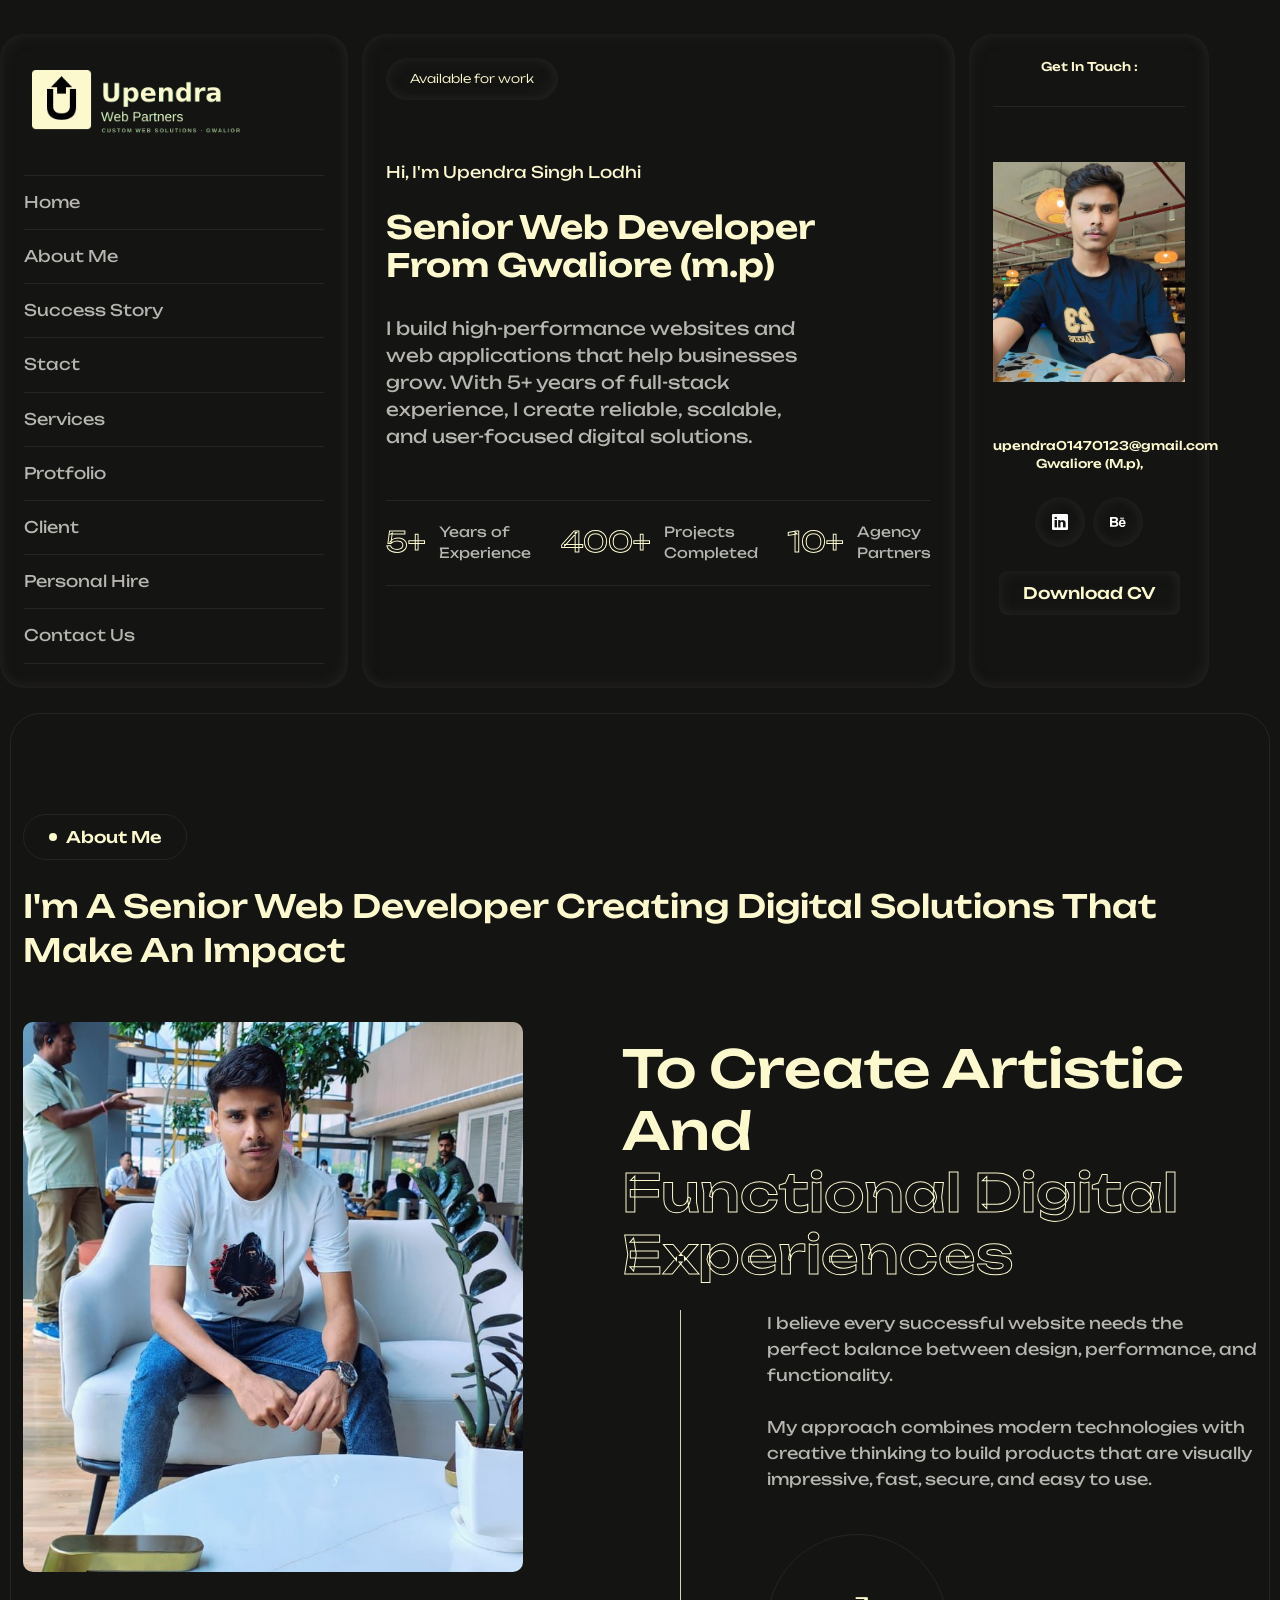
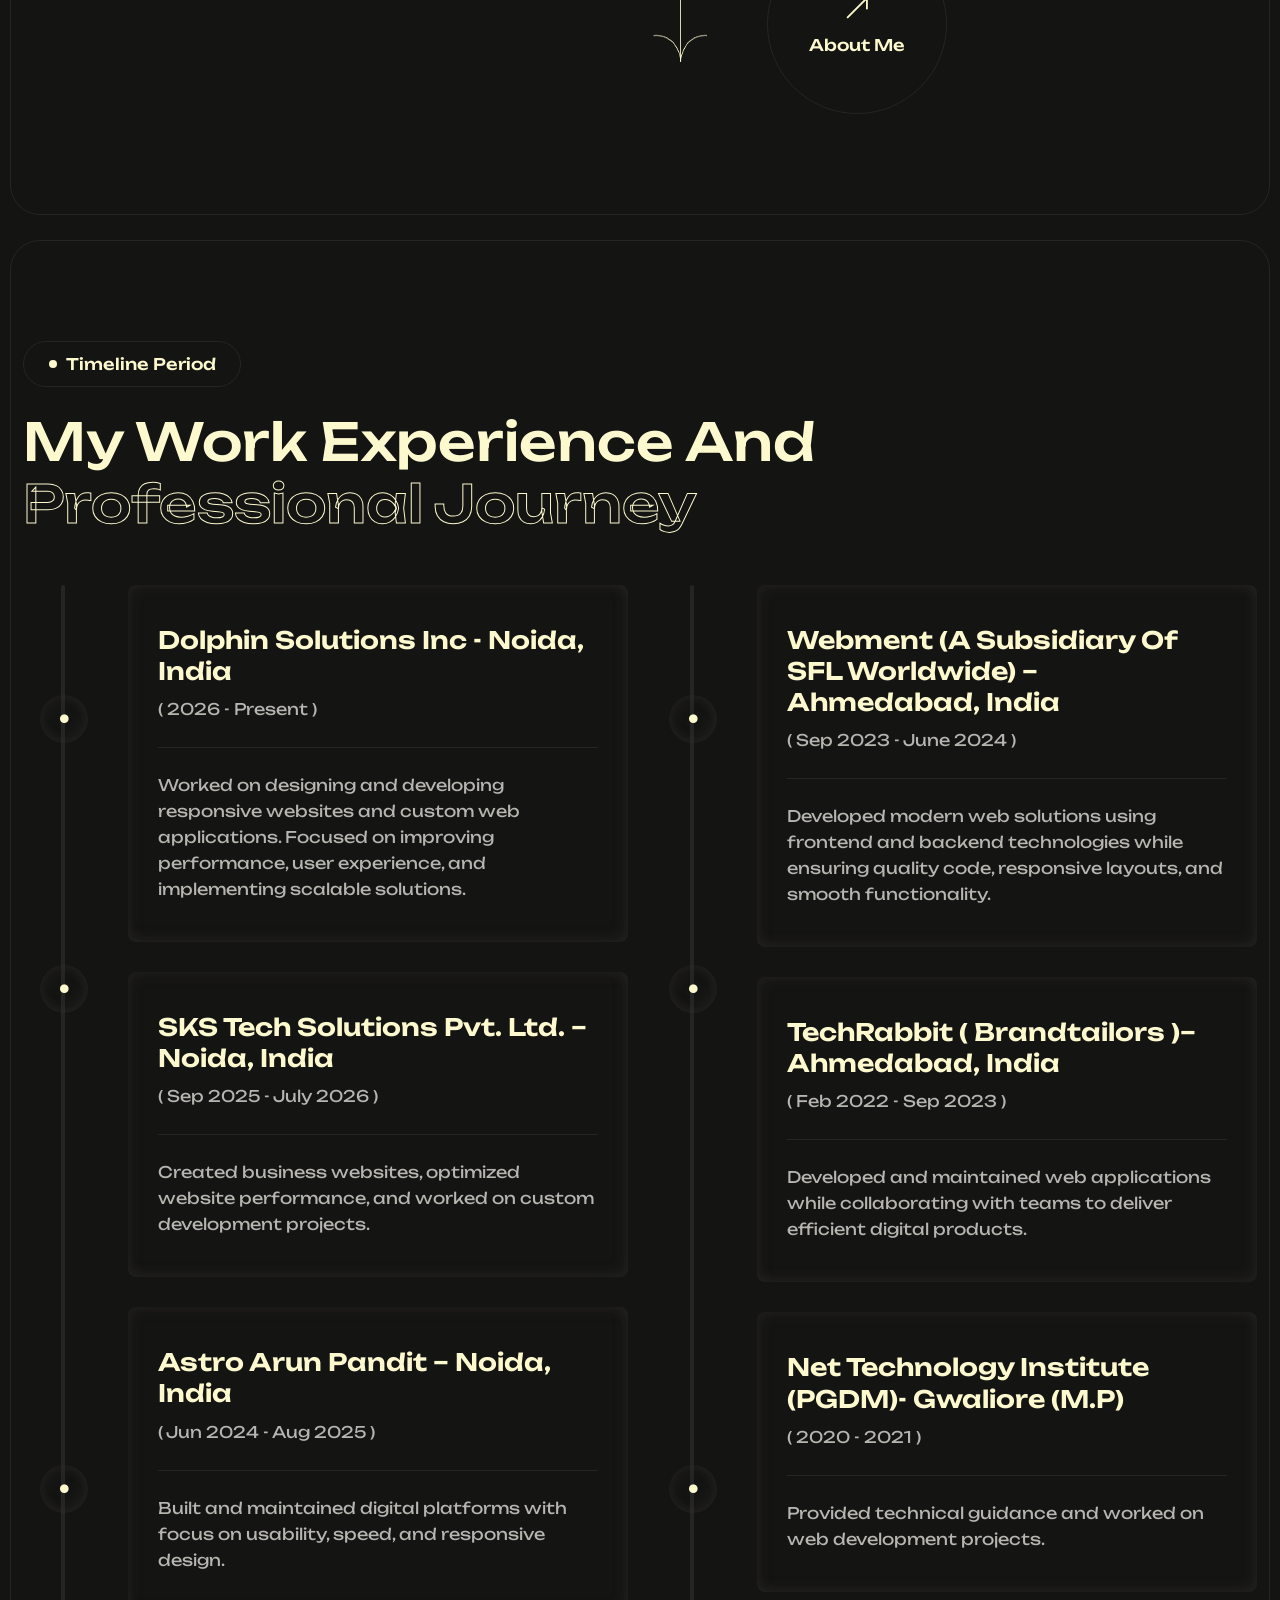
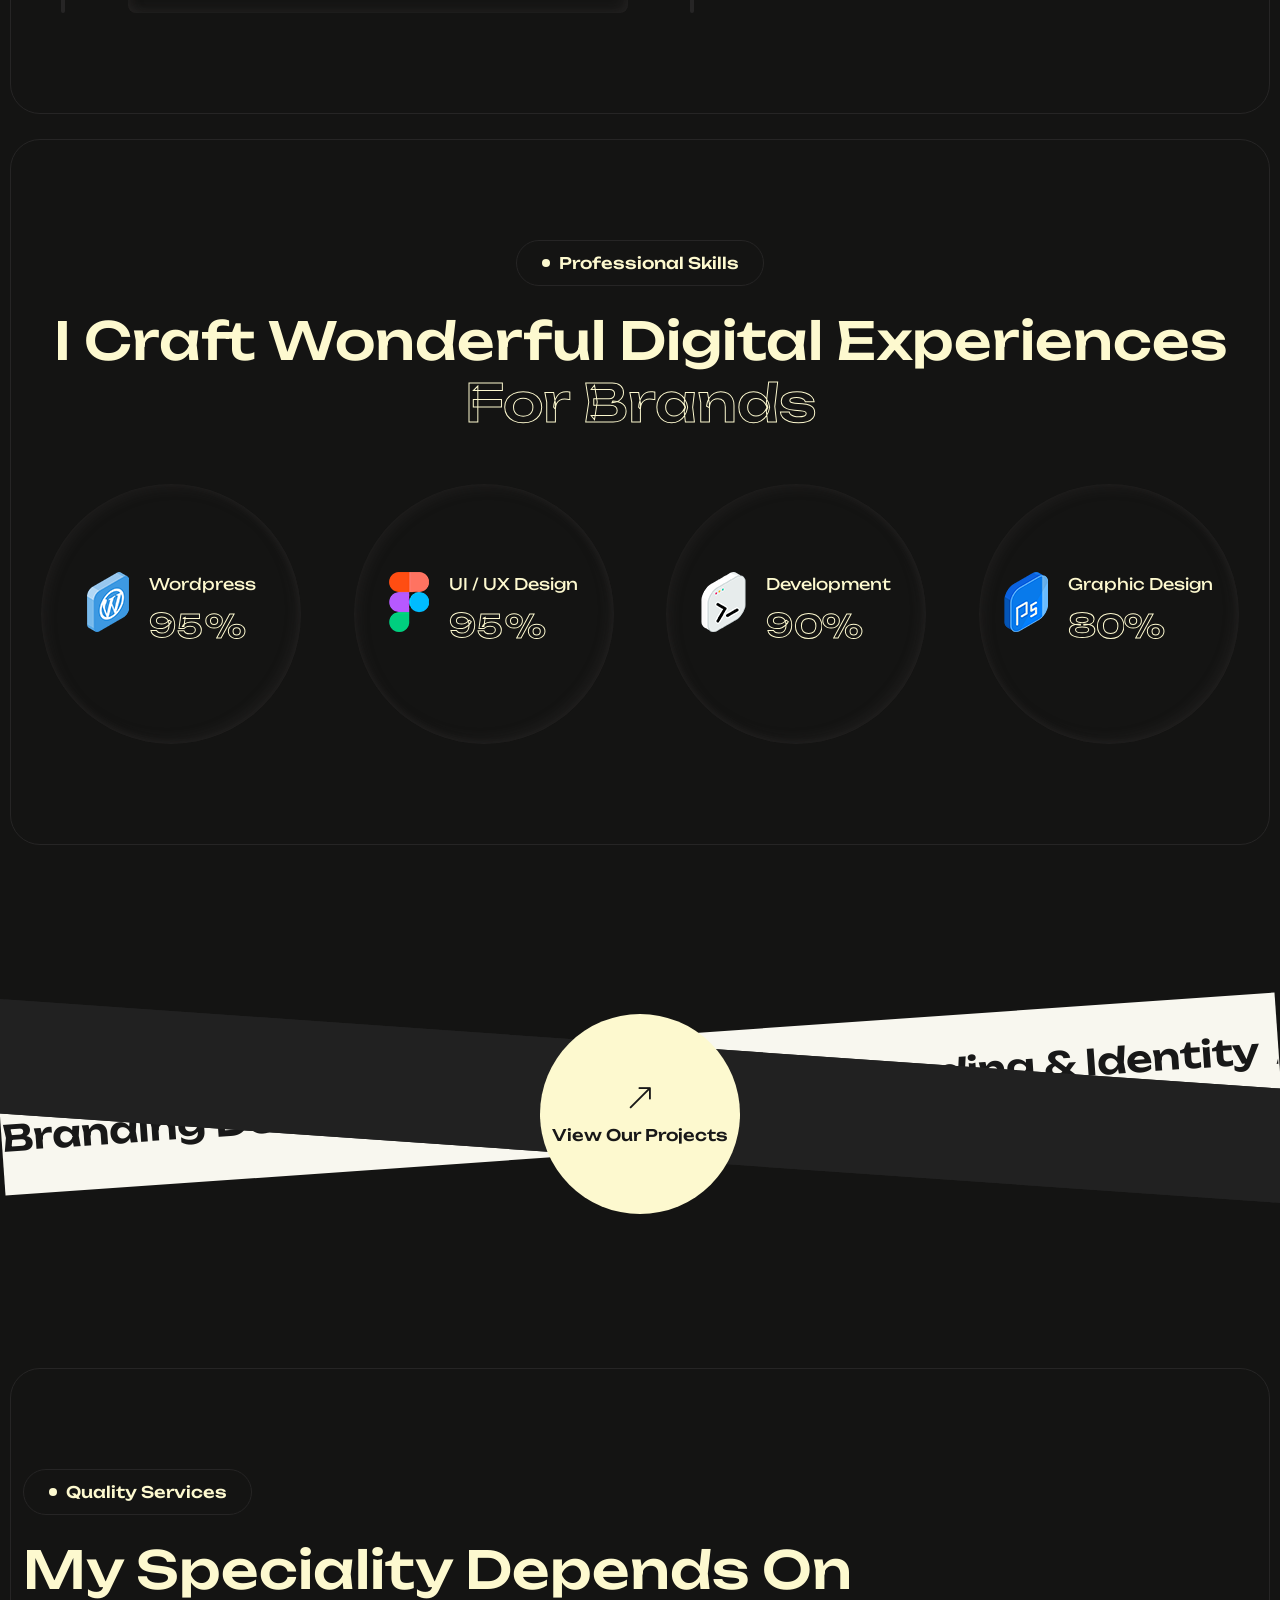
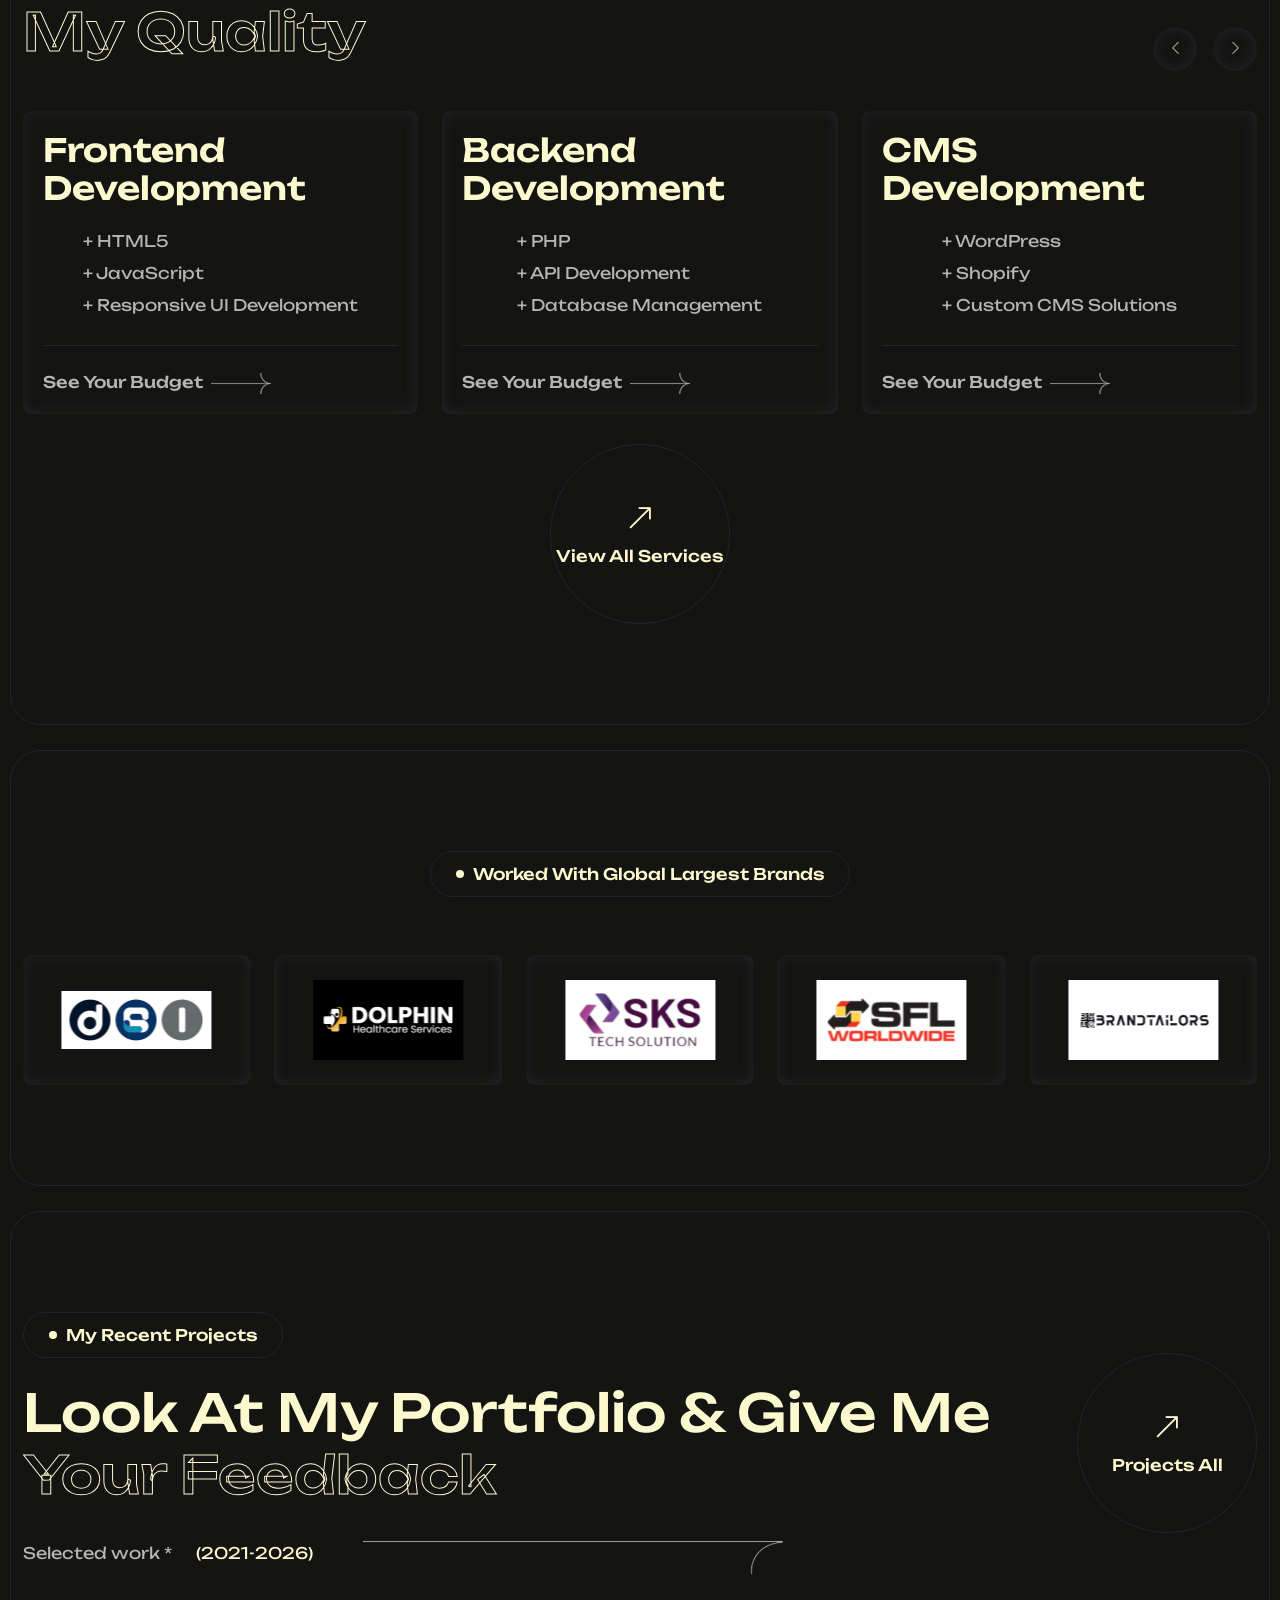
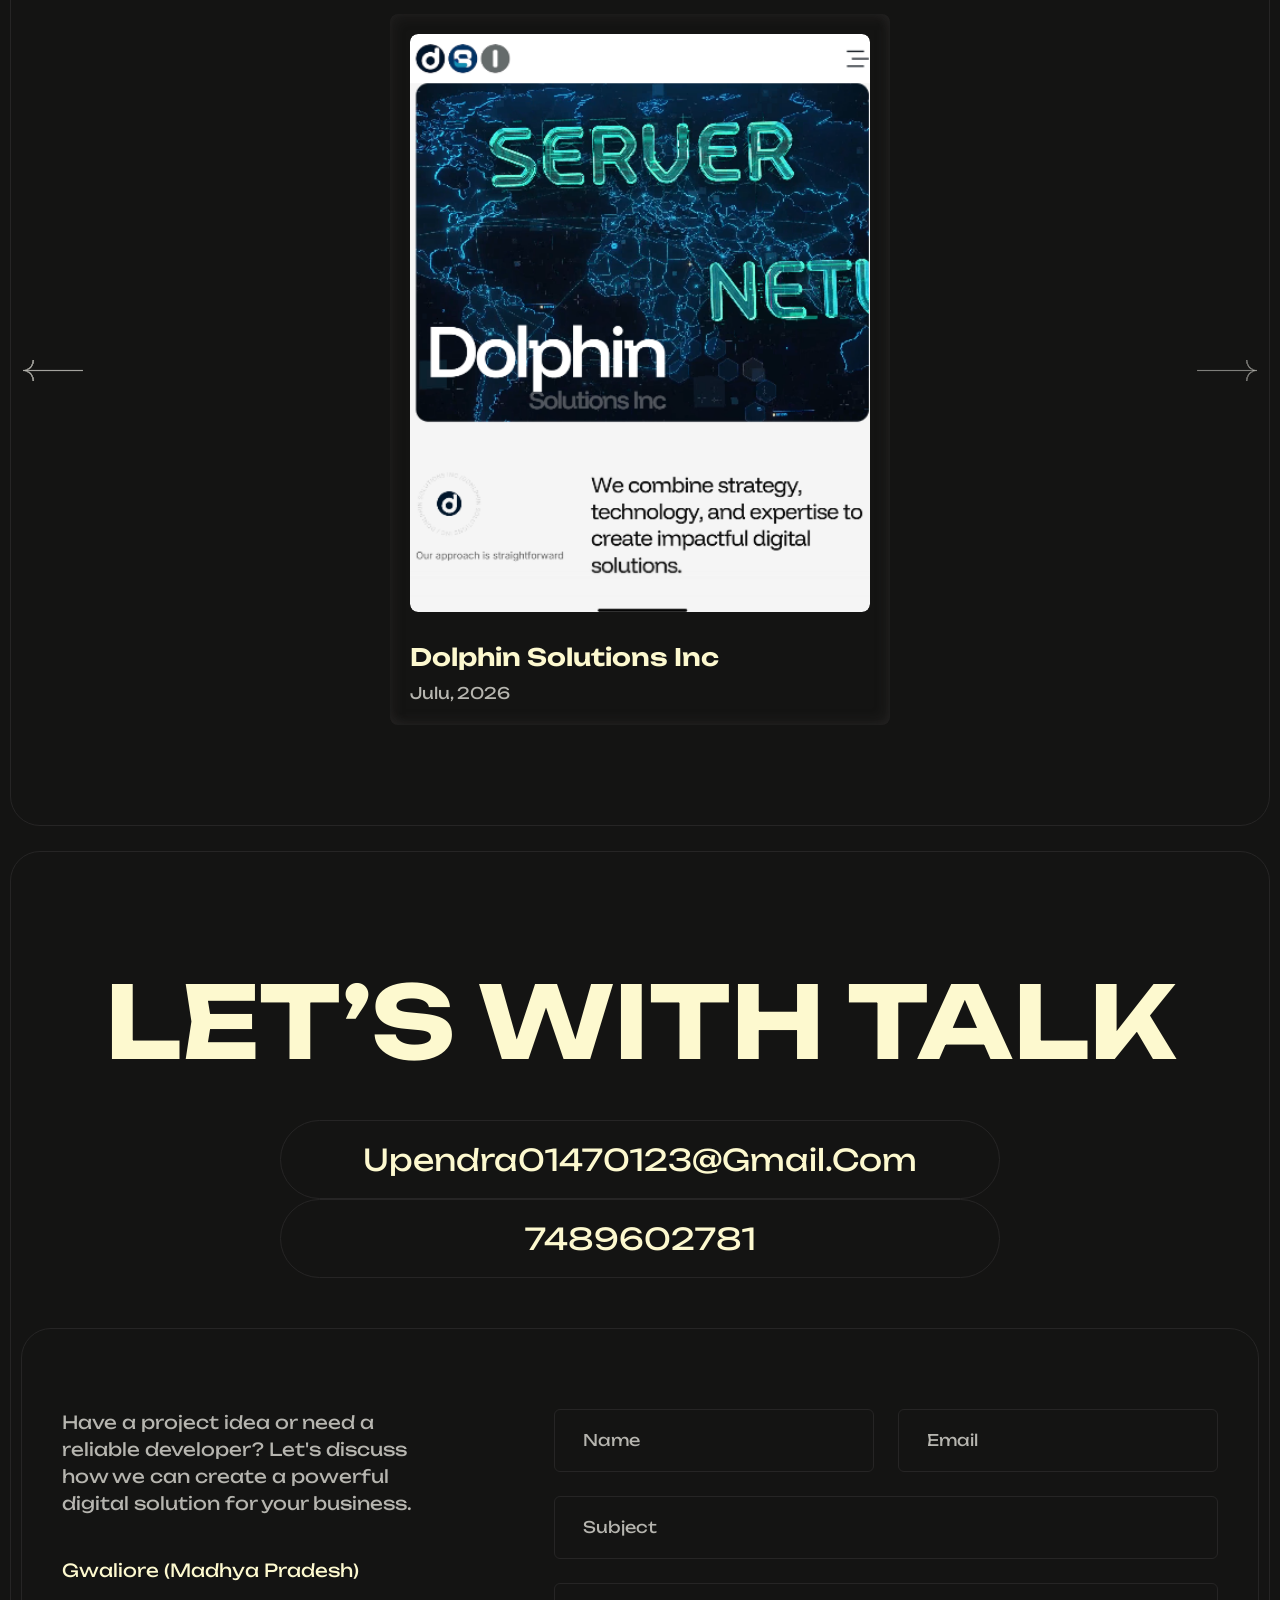
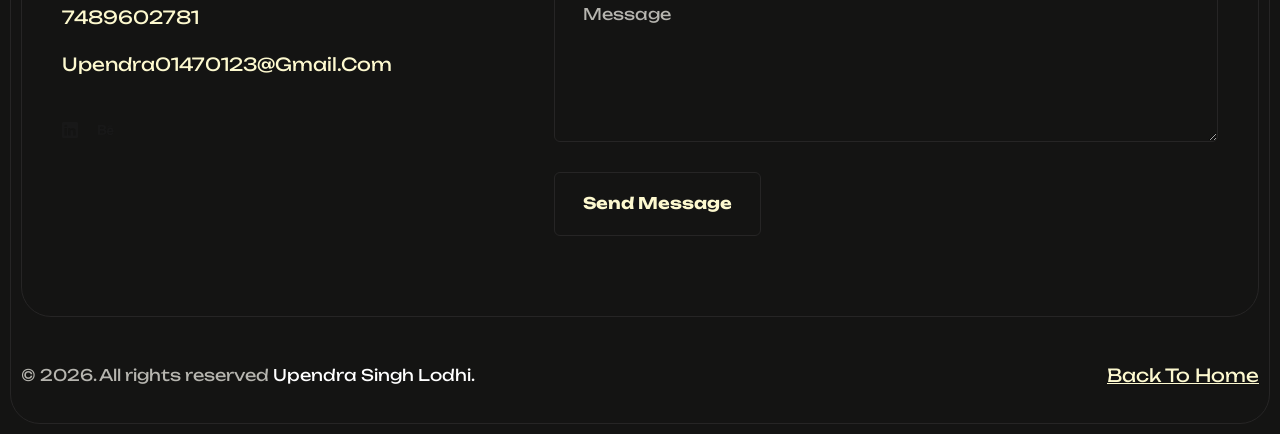
==== index.html @ 019a27d1 "Initial portfolio upload" ====
<!DOCTYPE html>
<html lang="en">

<!--<< Header Area >>-->

<head>
   <!--<< Required meta tags >>-->
   <meta charset="UTF-8">
   <meta http-equiv="X-UA-Compatible" content="IE=edge">
   <meta name="viewport" content="width=device-width, initial-scale=1.0">
   <!--<< Title >>-->
   <title>Upendra Singh Lodhi | Snr. Wordpress & Shopify Developer</title>
   <!--<< Favcion >>-->
   <link rel="shortcut icon" href="assets/img/logo/favicon-512.png">
   <!--<< Bootstrap min.css >>-->
   <link rel="stylesheet" href="assets/css/bootstrap.min.css">
   <!--<< Aos animation css >>-->
   <link rel="stylesheet" href="assets/css/aos.css">
   <!--<< Main.css >>-->
   <link rel="stylesheet" href="assets/css/main.css">
</head>

<!--<< Body Area >>-->

<body>

   <!--<< Preloader >>-->
   <!--<< Preloader >>-->
   <div class="custom-preloader">
      <div class="loader-wrapper">

         <div class="loader-logo">
            <img src="assets/img/logo/favicon-180.png" alt="Logo">
         </div>

         <div class="loader-text">
            Loading<span>.</span><span>.</span><span>.</span>
         </div>

      </div>
   </div>

   <!--<< Preloader >>-->



   <!--<< banner >>-->
   <section class="banner-section mb-common" id="bn">
      <div class="banner-herowrapper">
         <div class="header-section-unique mobile-menu">
            <div class="header-wrapper">
               <div class="main__logo">
                  <a href="index.html" class="logo">
                     <img src="assets/img/logo/upendra_logo_final (1).png" alt="logo">
                  </a>
               </div>
               <ul class="main-menu d-grid">
                  <li class="menu-border"></li>
                  <li>
                     <a href="index.html">
                        Home
                     </a>
                  </li>
                  <li class="menu-border"></li>
                  <li>
                     <a href="#about">
                        About me
                     </a>
                  </li>
                  <li class="menu-border"></li>
                  <li>
                     <a href="#reprot">
                        Success Story
                     </a>
                  </li>
                  <li class="menu-border"></li>
                  <li>
                     <a href="#skill">
                        Stact
                     </a>
                  </li>
                  <li class="menu-border"></li>
                  <li>
                     <a href="#serv">
                        Services
                     </a>
                  </li>
                  <li class="menu-border"></li>
                  <li>
                     <a href="#ports">
                        Protfolio
                     </a>
                  </li>
                  <li class="menu-border"></li>
                  <li>
                     <a href="#testi">
                        Client
                     </a>
                  </li>
                  <li class="menu-border"></li>
                  <li>
                     <a href="personal-hire.html">
                        Personal Hire
                     </a>
                  </li>

                  <li class="menu-border"></li>
                  <li>
                     <a href="#conts">
                        Contact Us
                     </a>
                  </li>
                  <li class="menu-border"></li>
               </ul>
               <div class="custom-toggle-bar">
                  <div class="header-bar d-lg-none">
                     <span></span>
                     <span></span>
                     <span></span>
                  </div>
               </div>
            </div>
         </div>
         <div class="banner-middle cmn-shadow">
            <span class="ab-btn cmn-shadow round100">
               Available for work
            </span>
            <span class="fz-20 fw-500 white dixon">
               Hi, I'm Upendra Singh Lodhi
            </span>
            <h1 class="white">
               Senior Web Developer<br>
               From Gwaliore (m.p)
            </h1>
            <div class="half-content">
               <div class="half-arros">
                  <img src="assets/img/blog/half-arrow.png" alt="img">
               </div>
               <p class="pra-clr">
                  I build high-performance websites and web applications that help businesses grow. With 5+ years of
                  full-stack experience, I create reliable, scalable, and user-focused digital solutions.
               </p>
            </div>
            <div class="banner-counter">
               <div class="counter-bitem">
                  <span class="stor-tilecount">
                     5+
                  </span>
                  <span class="pra-clr">
                     Years of
                     <span class="d-block">
                        Experience
                     </span>
                  </span>
               </div>
               <div class="counter-bitem">
                  <span class="stor-tilecount">
                     400+
                  </span>
                  <span class="pra-clr">
                     Projects
                     <span class="d-block">
                        Completed
                     </span>
                  </span>
               </div>
               <div class="counter-bitem">
                  <span class="stor-tilecount">
                     10+
                  </span>
                  <span class="pra-clr">
                     Agency
                     <span class="d-block">
                        Partners
                     </span>
                  </span>
               </div>
            </div>
         </div>
         <div class="hero-right-wrap cmn-shadow">
            <div class="prof-head d-flex align-items-center justify-content-center">
               <span class="fz-20 fw-500 white">
                  Get In Touch :
               </span>
            </div>
            <div class="profile-img d-block">
               <img src="assets/img/banner/WhatsApp Image 2026-08-19 at 8.00.41 AM.jpeg" alt="img" class="round10">
            </div>
            <span class="fz-20 d-block text-center fw-500 white">
               upendra01470123@gmail.com
               <span class="d-block">
                  Gwaliore (M.p),
               </span>
            </span>
            <ul class="right-social-com d-flex cmn-social gap-xxl-3 gap-2 justify-content-center">
               <li>
                  <a href="https://www.linkedin.com/in/upendra-singh-lodhi310210262/">
                     <i class="bi bi-linkedin"></i>
                  </a>
               </li>
               <li>
                  <a href="https://www.behance.net/upendrasingh24">
                     <i class="bi bi-behance"></i>
                  </a>
               </li>
            </ul>
            <div class="text-center">
               <a href="assets/img/cv/Upendra_Lodhi_CV-2026.pdf" class="cv-btn">
                  Download CV
               </a>
            </div>
         </div>
      </div>
   </section>
   <!--<< banner >>-->



   <!--<< About 01 >>-->
   <section class="about-section-v01 check-box-style mb-common pt-100 pb-100" id="about">
      <div class="container">
         <div class="edu-expri-head">
            <div class="section-title mb-60">
               <span class="section-sub" data-aos="fade-down" data-aos-duration="1000">
                  About Me
               </span>
               <h3 class="fw-500 mt-3" data-aos="fade-down" data-aos-duration="1500">
                  <span class="d-flex justify-content-end">I'm A Senior Web Developer Creating Digital Solutions That
                     Make An Impact
               </h3>
            </div>
         </div>
         <div class="row g-lg-4 g-4 justify-content-between">
            <div class="col-lg-5">
               <div class="about-thumbv1">
                  <img src="assets/img/about/WhatsApp Image 2026-08-19 at 8.00.42 AM.jpeg" alt="img"
                     class="round10 about-img">
               </div>
            </div>
            <div class="col-lg-7">
               <div class="about-content-v1">
                  <div class="section-title mb-xxl-5 mb-sm-4 mb-3">
                     <h2 class="stitle fw-500 mt-3" data-aos="fade-down" data-aos-duration="1500">
                        To Create Artistic And
                        <span class="text-storkes d-block">
                           Functional Digital Experiences
                        </span>
                     </h2>
                  </div>
                  <div class="about-content-inner d-flex justify-content-end">
                     <div class="boxes">
                        <a href="#" class="arrow">
                           <img src="assets/img/blog/arrow-down.png" alt="img">
                        </a>
                        <div class="right-comp">
                           <p class="pra-clr">
                              I believe every successful website needs the perfect balance between design, performance,
                              and functionality.
                              <br>
                              <br>
                              My approach combines modern technologies with creative thinking to build products that are
                              visually impressive, fast, secure, and easy to use.
                           </p>
                           <a href="#" class="hover-circle cmborder wow fadeInUp" data-wow-duration="1.6s">
                              <span class="box">
                                 <i class="bi bi-arrow-up-right"></i>
                                 <span class="textmore">
                                    About Me
                                 </span>
                              </span>
                           </a>
                        </div>
                     </div>
                  </div>
               </div>
            </div>
         </div>
      </div>
   </section>
   <!--<< About 01 >>-->

   <!--<< Exprience001 >>-->
   <section class="exprience-section-v01 check-box-style mb-common pt-100 pb-100" id="reprot">
      <div class="container">
         <div class="section-title mb-60">
            <span class="section-sub" data-aos="fade-down" data-aos-duration="1000">
               Timeline Period
            </span>
            <h2 class="stitle fw-500 mt-3" data-aos="fade-down" data-aos-duration="1500">
               My Work Experience And
               <span class="text-storkes d-block">
                  Professional Journey
               </span>
            </h2>
         </div>
         <div class="row g-xxl-4 g-4 justify-content-between">
            <div class="col-lg-1 d-lg-block d-none">
               <div class="edu-lining d-lg-block d-none">
                  <div class="edu-l1"><i class="bi bi-dot"></i></div>
                  <div class="edu-l1"><i class="bi bi-dot"></i></div>
                  <div class="edu-l1"><i class="bi bi-dot"></i></div>
               </div>
            </div>
            <div class="col-lg-5 col-md-6">
               <div class="education-inner">
                  <div class="education-item cmn-shadow round8">
                     <div class="educa-head">
                        <h4>
                           <a href="#" class="white">
                              Dolphin Solutions Inc - Noida, India
                           </a>
                        </h4>
                        <span class="pra-clr">
                           ( 2026 - Present )
                        </span>
                     </div>
                     <p class="pra-clr">
                        Worked on designing and developing responsive websites and custom web applications. Focused on
                        improving performance, user experience, and implementing scalable solutions.
                     </p>
                  </div>
                  <div class="education-item cmn-shadow round8">
                     <div class="educa-head">
                        <h4>
                           <a href="#" class="white">
                              SKS Tech Solutions Pvt. Ltd. – Noida, India
                           </a>
                        </h4>
                        <span class="pra-clr">
                           ( Sep 2025 - July 2026 )
                        </span>
                     </div>
                     <p class="pra-clr">
                        Created business websites, optimized website performance, and worked on custom development
                        projects.
                     </p>
                  </div>
                  <div class="education-item cmn-shadow round8">
                     <div class="educa-head">
                        <h4>
                           <a href="#" class="white">
                              Astro Arun Pandit – Noida, India
                           </a>
                        </h4>
                        <span class="pra-clr">
                           ( Jun 2024 - Aug 2025 )
                        </span>
                     </div>
                     <p class="pra-clr">
                        Built and maintained digital platforms with focus on usability, speed, and responsive design.
                     </p>
                  </div>
               </div>
            </div>
            <div class="col-lg-1 d-lg-block d-none">
               <div class="edu-lining m-auto d-lg-block d-none">
                  <div class="edu-l1"><i class="bi bi-dot"></i></div>
                  <div class="edu-l1"><i class="bi bi-dot"></i></div>
                  <div class="edu-l1"><i class="bi bi-dot"></i></div>
               </div>
            </div>
            <div class="col-lg-5 col-md-6">
               <div class="education-inner">
                  <div class="education-item cmn-shadow round8">
                     <div class="educa-head">
                        <h4>
                           <a href="#" class="white">
                              Webment (A Subsidiary of SFL Worldwide) – Ahmedabad, India
                           </a>
                        </h4>
                        <span class="pra-clr">
                           ( Sep 2023 - June 2024 )
                        </span>
                     </div>
                     <p class="pra-clr">
                        Developed modern web solutions using frontend and backend technologies while ensuring quality
                        code, responsive layouts, and smooth functionality.
                     </p>
                  </div>
                  <div class="education-item cmn-shadow round8">
                     <div class="educa-head">
                        <h4>
                           <a href="#" class="white">
                              TechRabbit ( Brandtailors )– Ahmedabad, India
                           </a>
                        </h4>
                        <span class="pra-clr">
                           ( Feb 2022 - Sep 2023 )
                        </span>
                     </div>
                     <p class="pra-clr">
                        Developed and maintained web applications while collaborating with teams to deliver efficient
                        digital products.
                     </p>
                  </div>
                  <div class="education-item cmn-shadow round8">
                     <div class="educa-head">
                        <h4>
                           <a href="#" class="white">
                              Net Technology Institute (PGDM)- Gwaliore (M.P)
                           </a>
                        </h4>
                        <span class="pra-clr">
                           ( 2020 - 2021 )
                        </span>
                     </div>
                     <p class="pra-clr">
                        Provided technical guidance and worked on web development projects.
                     </p>
                  </div>
               </div>
            </div>
         </div>
      </div>
   </section>
   <!--<< Exprience001 >>-->

   <!--<< Exprience >>-->
   <section class="exprience-section-v1 check-box-style mb-common pt-100 pb-100" id="skill">
      <div class="container">
         <div class="section-title text-center mb-60">
            <span class="section-sub" data-aos="fade-down" data-aos-duration="1000">
               Professional Skills
            </span>
            <h2 class="stitle fw-500 mt-3" data-aos="fade-down" data-aos-duration="1500">
               I Craft Wonderful Digital Experiences
               <span class="text-storkes d-block">
                  For Brands
               </span>
            </h2>
         </div>
         <div class="row g-xxl-4 g-3 justify-content-center">
            <div class="col-lg-3 col-md-6 col-sm-6" data-aos="fade-up" data-aos-duration="1800">
               <div class="exprience-item cmn-shadow round50 d-center">
                  <div class="box d-flex">
                     <div class="expri-icon">
                        <img src="assets/img/project/s4.png" alt="img">
                     </div>
                     <div class="expri-cont">
                        <span class="white sub-wu">
                           Wordpress
                        </span>
                        <div class="odometer-item">
                           <h3 class="counters d-flex align-items-center">
                              <span class="odometer" data-odometer-final="95"></span>
                              <span> %</span>
                           </h3>
                        </div>
                     </div>
                  </div>
               </div>
            </div>
            <div class="col-lg-3 col-md-6 col-sm-6" data-aos="fade-up" data-aos-duration="1200">
               <div class="exprience-item cmn-shadow round50 d-center">
                  <div class="box d-flex">
                     <div class="expri-icon">
                        <img src="assets/img/project/s1.png" alt="img">
                     </div>
                     <div class="expri-cont">
                        <span class="white sub-wu">
                           UI / UX Design
                        </span>
                        <div class="odometer-item">
                           <h3 class="counters d-flex align-items-center">
                              <span class="odometer" data-odometer-final="95"></span>
                              <span> %</span>
                           </h3>
                        </div>
                     </div>
                  </div>
               </div>
            </div>
            <div class="col-lg-3 col-md-6 col-sm-6" data-aos="fade-up" data-aos-duration="1400">
               <div class="exprience-item cmn-shadow round50 d-center">
                  <div class="box d-flex">
                     <div class="expri-icon">
                        <img src="assets/img/project/s2.png" alt="img">
                     </div>
                     <div class="expri-cont">
                        <span class="white sub-wu">
                           Development
                        </span>
                        <div class="odometer-item">
                           <h3 class="counters d-flex align-items-center">
                              <span class="odometer" data-odometer-final="90"></span>
                              <span> %</span>
                           </h3>
                        </div>
                     </div>
                  </div>
               </div>
            </div>
            <div class="col-lg-3 col-md-6 col-sm-6" data-aos="fade-up" data-aos-duration="1600">
               <div class="exprience-item cmn-shadow round50 d-center">
                  <div class="box d-flex">
                     <div class="expri-icon">
                        <img src="assets/img/project/s3.png" alt="img">
                     </div>
                     <div class="expri-cont">
                        <span class="white sub-wu">
                           Graphic Design
                        </span>
                        <div class="odometer-item">
                           <h3 class="counters d-flex align-items-center">
                              <span class="odometer" data-odometer-final="80"></span>
                              <span> %</span>
                           </h3>
                        </div>
                     </div>
                  </div>
               </div>
            </div>

         </div>
      </div>
   </section>
   <!--<< Exprience >>-->

   <!--<< Connected >>-->
   <!-- Text SLider Start -->
   <section class="textslide-solution position-relative">
      <div class="textsslide-hoverbox d-flex justify-content-center">
         <a href="protfolio.html" class="hover-circle cmborder wow fadeInUp" data-wow-duration="1.6s">
            <span class="box">
               <i class="bi bi-arrow-up-right title"></i>
               <span class="textmore">
                  View Our Projects
               </span>
            </span>
         </a>
      </div>
      <div class="version-two-marque">
         <div class="mycustom-marque2">
            <div class="scrolling-wrap">
               <div class="comm">
                  <div class="cmn-textslide">Branding Desig</div>
                  <div><span class="slach">/</span></div>
                  <div class="cmn-textslide">App Development</div>
                  <div><span class="slach">/</span></div>
                  <div class="cmn-textslide textitalick">Branding & Identity</div>
                  <div><span class="slach">/</span></div>
                  <div class="cmn-textslide">Web Development /</div>
               </div>
               <div class="comm">
                  <div class="cmn-textslide">Branding Desig</div>
                  <div><span class="slach">/</span></div>
                  <div class="cmn-textslide">App Development</div>
                  <div><span class="slach">/</span></div>
                  <div class="cmn-textslide textitalick">Branding & Identity</div>
                  <div><span class="slach">/</span></div>
                  <div class="cmn-textslide">Web Development</div>
               </div>
            </div>
         </div>
      </div>
      <div class="version-one-marque">
         <div class="mycustom-marque">
            <div class="scrolling-wrap">
               <div class="comm">
                  <div class="cmn-textslide">Branding Desig</div>
                  <div><span class="slach">/</span></div>
                  <div class="cmn-textslide">App Development</div>
                  <div><span class="slach">/</span></div>
                  <div class="cmn-textslide textitalick">Branding & Identity</div>
                  <div><span class="slach">/</span></div>
                  <div class="cmn-textslide">Web Development /</div>
               </div>
               <div class="comm">
                  <div class="cmn-textslide">Branding Desig</div>
                  <div><span class="slach">/</span></div>
                  <div class="cmn-textslide">App Development</div>
                  <div><span class="slach">/</span></div>
                  <div class="cmn-textslide textitalick">Branding & Identity</div>
                  <div><span class="slach">/</span></div>
                  <div class="cmn-textslide">Web Development</div>
               </div>
            </div>
         </div>
      </div>
   </section>
   <!-- Text Slider End -->
   <!--<< Connected >>-->

   <!--<< Working Depend >>-->
   <section class="quality-section check-box-style mb-common pt-100 pb-100" id="serv">
      <div class="container">
         <div class="cus__mb60  d-md-flex d-grid align-items-end justify-content-between gap-3">
            <div class="section-title">
               <span class="section-sub" data-aos="fade-down" data-aos-duration="1000">
                  Quality Services
               </span>
               <h2 class="stitle fw-500 mt-3" data-aos="fade-down" data-aos-duration="1500">
                  My Speciality Depends on
                  <span class="text-storkes d-block">
                     My Quality
                  </span>
               </h2>
            </div>
            <div class="d-inline-flex align-items-center gap-3">
               <div class="mcustom__next1 cmn-slide-btn cmn-shadow d-center round50">
                  <i class="bi bi-chevron-left"></i>
               </div>
               <div class="mcustom__prev1 cmn-slide-btn cmn-shadow d-center round50">
                  <i class="bi bi-chevron-right"></i>
               </div>
            </div>
         </div>
         <div class="swiper quality-working-wrap">
            <div class="swiper-wrapper">
               <div class="swiper-slide">
                  <div class="quality-work-items cmn-shadow round8">
                     <h3 class="white">
                        <a href="service.html" class="white">
                           <span class="d-block white">Frontend </span>
                           Development
                        </a>
                     </h3>
                     <ul class="label-exlist justify-content-center d-grid gap-xxl-3 gap-2">
                        <li>
                           <a href="service.html" class="d-flex align-items-center pra-clr">
                              + HTML5
                           </a>
                        </li>
                        <li>
                           <a href="service.html" class="d-flex align-items-center pra-clr">
                              + JavaScript
                           </a>
                        </li>
                        <li>
                           <a href="service.html" class="d-flex align-items-center pra-clr">
                              + Responsive UI Development
                           </a>
                        </li>
                     </ul>
                     <div class="pri-btn">
                        <a href="service.html#see-your-budget" class="d-flex align-items-center gap-2 pra-clr fw-500">
                           See Your Budget
                           <span class="arrows">
                              <img src="assets/img/blog/right-arrow.png" alt="img">
                           </span>
                        </a>
                     </div>
                  </div>
               </div>
               <div class="swiper-slide">
                  <div class="quality-work-items cmn-shadow round8">
                     <h3 class="white">
                        <a href="service.html" class="white">
                           Backend
                           <span class="d-block white"> Development</span>
                        </a>
                     </h3>
                     <ul class="label-exlist justify-content-center d-grid gap-xxl-3 gap-2">
                        <li>
                           <a href="service.html" class="d-flex align-items-center pra-clr">
                              + PHP
                           </a>
                        </li>
                        <li>
                           <a href="service.html" class="d-flex align-items-center pra-clr">
                              + API Development
                           </a>
                        </li>
                        <li>
                           <a href="service.html" class="d-flex align-items-center pra-clr">
                              + Database Management
                           </a>
                        </li>
                     </ul>
                     <div class="pri-btn">
                        <a href="service.html#see-your-budget" class="d-flex align-items-center gap-2 pra-clr fw-500">
                           See Your Budget
                           <span class="arrows">
                              <img src="assets/img/blog/right-arrow.png" alt="img">
                           </span>
                        </a>
                     </div>
                  </div>
               </div>
               <div class="swiper-slide">
                  <div class="quality-work-items cmn-shadow round8">
                     <h3 class="white">
                        <a href="service.html" class="white">
                           CMS
                           <span class="d-block white">Development</span>
                        </a>
                     </h3>
                     <ul class="label-exlist justify-content-center d-grid gap-xxl-3 gap-2">
                        <li>
                           <a href="service.html" class="d-flex align-items-center pra-clr">
                              + WordPress
                           </a>
                        </li>
                        <li>
                           <a href="service.html" class="d-flex align-items-center pra-clr">
                              + Shopify
                           </a>
                        </li>
                        <li>
                           <a href="service.html" class="d-flex align-items-center pra-clr">
                              + Custom CMS Solutions
                           </a>
                        </li>
                     </ul>
                     <div class="pri-btn">
                        <a href="service.html#see-your-budget" class="d-flex align-items-center gap-2 pra-clr fw-500">
                           See Your Budget
                           <span class="arrows">
                              <img src="assets/img/blog/right-arrow.png" alt="img">
                           </span>
                        </a>
                     </div>
                  </div>
               </div>
               <div class="swiper-slide">
                  <div class="quality-work-items cmn-shadow round8">
                     <h3 class="white">
                        <a href="service.html" class="white">
                           <span class="d-block white">UI/UX</span>
                           Design
                        </a>
                     </h3>
                     <ul class="label-exlist justify-content-center d-grid gap-xxl-3 gap-2">
                        <li>
                           <a href="service.html" class="d-flex align-items-center pra-clr">
                              + Figma , Photoshop, Canva,
                           </a>
                        </li>
                        <li>
                           <a href="service.html" class="d-flex align-items-center pra-clr">
                              + User Interface Design
                           </a>
                        </li>
                        <li>
                           <a href="service.html" class="d-flex align-items-center pra-clr">
                              + Website Prototyping
                           </a>
                        </li>
                     </ul>
                     <div class="pri-btn">
                        <a href="service.html" class="d-flex align-items-center gap-2 pra-clr fw-500">
                           See Your Budget
                           <span class="arrows">
                              <img src="assets/img/blog/right-arrow.png" alt="img">
                           </span>
                        </a>
                     </div>
                  </div>
               </div>
            </div>
         </div>
         <div class="service-hoverbox d-flex justify-content-center">
            <a href="service.html" class="hover-circle cmborder wow fadeInUp" data-wow-duration="1.6s">
               <span class="box">
                  <i class="bi bi-arrow-up-right"></i>
                  <span class="textmore">
                     View All Services
                  </span>
               </span>
            </a>
         </div>
      </div>
   </section>
   <!--<< Working Depend >>-->

   <!--<< Sponsor >>-->
   <section id="testi" class="sponsor-sections check-box-style mb-common pt-100 pb-100">
      <div class="container">
         <div class="sponsor__area">
            <div class="section-title text-center mb-60">
               <span class="section-sub text-capitalize" data-aos="fade-down" data-aos-duration="1000">
                  Worked with global largest brands
               </span>
            </div>
            <div class="swiper sponsor__wrap">
               <div class="swiper-wrapper">
                  <div class="sponsor__slide swiper-slide cmn-shadow logo-img round8 d-center">
                     <img src="assets/img/sponsor/aaplogo.svg" alt="img">
                  </div>
                  <div class="sponsor__slide swiper-slide cmn-shadow logo-img round8 d-center">
                     <img src="assets/img/sponsor/Dolphin New Logo.png" alt="img">
                  </div>
                  <div class="sponsor__slide swiper-slide cmn-shadow logo-img round8 d-center">
                     <img src="assets/img/sponsor/ds.png" alt="img">
                  </div>
                  <div class="sponsor__slide swiper-slide cmn-shadow logo-img round8 d-center">
                     <img src="assets/img/sponsor/Untitled design (1).png" alt="img">
                  </div>
                  <div class="sponsor__slide swiper-slide cmn-shadow logo-img round8 d-center">
                     <img src="assets/img/sponsor/Untitled design (2).png" alt="img">
                  </div>
                  <div class="sponsor__slide swiper-slide cmn-shadow logo-img round8 d-center">
                     <img src="assets/img/sponsor/Untitled design (3).png" alt="img">
                  </div>
                  <div class="sponsor__slide swiper-slide cmn-shadow logo-img round8 d-center">
                     <img src="assets/img/sponsor/Untitled design.png" alt="img">
                  </div>
               </div>
            </div>
         </div>
      </div>
   </section>
   <!--<< Sponsor >>-->

   <!--<< Working >>-->
   <section class="working-section check-box-style mb-common pt-100 pb-100" id="ports">
      <div class="container">
         <div class="cus__mb60  d-md-flex d-grid align-items-center justify-content-between gap-3">
            <div class="section-title">
               <span class="section-sub" data-aos="fade-down" data-aos-duration="1000">
                  My Recent Projects
               </span>
               <h2 class="stitle fw-500 mt-3" data-aos="fade-down" data-aos-duration="1500">
                  Look at My Portfolio & Give Me
                  <span class="text-storkes d-block">
                     Your Feedback
                  </span>
               </h2>
               <div class="select-work d-flex align-items-start">
                  <div class="d-flex flex-wrap align-items-center gap-md-4 gap-2 white">
                     <span class="pra-clr">
                        Selected work *
                     </span>
                     (2021-2026)
                  </div>
                  <img src="assets/img/blog/half-arrow.png" alt="img" class="half-arrow">
               </div>
            </div>
            <div class="blog-hoverbox">
               <a href="protfolio.html" class="hover-circle cmborder wow fadeInUp" data-wow-duration="1.6s">
                  <span class="box">
                     <i class="bi bi-arrow-up-right"></i>
                     <span class="textmore">
                        Projects All
                     </span>
                  </span>
               </a>
            </div>
         </div>
         <div class="working-project-wrap d-flex align-items-center justify-content-between">
            <div class="mcustom__next1 d-none d-sm-block">
               <img src="assets/img/blog/left-arrow.png" alt="">
            </div>
            <div class="swiper working-wrap">
               <div class="swiper-wrapper">
                  <div class="swiper-slide">
                     <div class="working-work-items cmn-shadow round8">
                        <div class="thumb round8 position-relative mb-30">
                           <img src="assets/img/project/mainstay.png" alt="img" class="round8">

                        </div>
                        <div class="working-content">
                           <h4 class="mb-xxl-2 mb-2">
                              <a href="https://mainstay4pl.com/" class="white">
                                 Mainstay 4PL
                              </a>
                           </h4>
                           <span class="pra-clr d-block">
                              Aug, 2026
                           </span>
                        </div>
                     </div>
                  </div>
                  <div class="swiper-slide">
                     <div class="working-work-items cmn-shadow round8">
                        <div class="thumb round8 position-relative mb-30">
                           <img src="assets/img/project/dolphin.png" alt="img" class="round8">

                        </div>
                        <div class="working-content">
                           <h4 class="mb-xxl-2 mb-2">
                              <a href="https://dolphinsolutionsinc.com/" class="white">
                                 Dolphin Solutions Inc
                              </a>
                           </h4>
                           <span class="pra-clr d-block">
                              Julu, 2026
                           </span>
                        </div>
                     </div>
                  </div>
                  <div class="swiper-slide">
                     <div class="working-work-items cmn-shadow round8">
                        <div class="thumb round8 position-relative mb-30">
                           <img src="assets/img/project/dolphin-healthcar.png" alt="img" class="round8">
                        </div>
                        <div class="working-content">
                           <h4 class="mb-xxl-2 mb-2">
                              <a href="https://dolphinhealthcareservices.com/" class="white">
                                 Dolphin Health Care Services
                              </a>
                           </h4>
                           <span class="pra-clr d-block">
                              June, 2026
                           </span>
                        </div>
                     </div>
                  </div>
                  <div class="swiper-slide">
                     <div class="working-work-items cmn-shadow round8">
                        <div class="thumb round8 position-relative mb-30">
                           <img src="assets/img/project/eleven.png" alt="img" class="round8">
                        </div>
                        <div class="working-content">
                           <h4 class="mb-xxl-2 mb-2">
                              <a href="https://elevendestination.com/" class="white">
                                 Eleven Destinations
                              </a>
                           </h4>
                           <span class="pra-clr d-block">
                              MAy, 2026
                           </span>
                        </div>
                     </div>
                  </div>
               </div>
            </div>
            <div class="mcustom__prev1 d-none d-sm-block">
               <img src="assets/img/blog/right-arrow.png" alt="">
            </div>
         </div>
         <div class="text-center mt-4 d-sm-none d-block">
            <div class="d-inline-flex justify-content-center gap-4">
               <div class="mcustom__next1">
                  <img src="assets/img/blog/left-arrow.png" alt="">
               </div>
               <div class="mcustom__prev1">
                  <img src="assets/img/blog/right-arrow.png" alt="">
               </div>
            </div>
         </div>
      </div>
   </section>
   <!--<< Working >>-->

   <!--<<  Footer >>-->
   <div class="footer-section check-box-style pt-100" id="conts">
      <div class="container p-0">
         <div class="talk-text text-center " data-aos="zoom-in" data-aos-duration="1400">
            LET’S WITH
            TALK
         </div>
         <a href="mailto:upendra01470123@gmail.com" class="infomail d-center cmborder round100">
            upendra01470123@gmail.com
         </a>
         <a href="tel:7489602781" class="infomail d-center cmborder round100">
            7489602781
         </a>
         <div class="footer-topping-wrap check-box-style round30">
            <div class="row justify-content-between">
               <div class="col-xl-4 col-lg-6">
                  <div class="contact-left">

                     <p class="pra-clr fz16 pragraph-one">
                        Have a project idea or need a reliable developer?
                        Let's discuss how we can create a powerful digital solution for your business.
                     </p>
                     <div class="contact-infos">
                        <a href="#">
                           Gwaliore (Madhya Pradesh)
                        </a>
                        <a href="tel:7489602781">
                           7489602781
                        </a>
                        <a href="mailto:upendra01470123@gmail.com">
                           upendra01470123@gmail.com
                        </a>
                     </div>
                     <div class="footer-social">
                        <a href="https://www.linkedin.com/in/upendra-singh-lodhi310210262/">
                           <i class="bi bi-linkedin"></i>
                        </a>

                        <a href="https://www.behance.net/upendrasingh24">
                           <i class="bi bi-behance"></i>
                        </a>
                     </div>
                  </div>
               </div>
               <div class="col-xl-7 col-lg-6">
                  <form action="send-mail.php" method="POST" class="cmn-contact-form row g-4">

                     <div class="col-lg-6">
                        <input type="text" name="name" placeholder="Name" required>
                     </div>

                     <div class="col-lg-6">
                        <input type="email" name="email" placeholder="Email" required>
                     </div>

                     <div class="col-lg-12">
                        <input type="text" name="subject" placeholder="Subject" required>
                     </div>

                     <div class="col-lg-12">
                        <textarea name="message" rows="5" placeholder="Message" required></textarea>
                     </div>

                     <div class="col-lg-12">
                        <div class="btns">
                           <button type="submit" class="cmn-btn">
                              Send Message
                           </button>
                        </div>
                     </div>

                  </form>

               </div>
            </div>
         </div>
         <div class="footer-bottom">
            <div class="copyright">
               <p class="pra-clr">
                  &copy; 2026. All rights reserved <a href="index.html" class="pwhite">Upendra Singh Lodhi.</a>
               </p>
               <a href="#bn" class="scroll-toptext">
                  Back To Home
               </a>

            </div>
         </div>
      </div>
   </div>
   <!--<<  Footer >>-->




   <!--<< Jquery Latest >>-->
   <script src="assets/js/jquery-3.7.0.min.js"></script>
   <!--<< Viewport Js >>-->
   <script src="assets/js/viewport.jquery.js"></script>
   <!--<< Bootstrap Js >>-->
   <script src="assets/js/bootstrap.min.js"></script>
   <!--<< Aos animation Js >>-->
   <script src="assets/js/aos.js"></script>
   <!--<< Nice Select Js >>-->
   <script src="assets/js/jquery.nice-select.min.js"></script>
   <!--<< Swiper Slide Js >>-->
   <script src="assets/js/swiper-bundle.min.js"></script>
   <!--<< Swiper Bundle Js >>-->
   <script src="assets/js/jquery.magnific-popup.min.js"></script>
   <!--<< magnific popup Js >>-->
   <script src="assets/js/odometer.min.js"></script>
   <!--<< Odometer js Js >>-->
   <script src="assets/js/wow.min.js"></script>
   <!--<< Wow Animation js >>-->
   <script src="assets/js/main.js"></script>

   <script>
      window.addEventListener("load", function () {

         const preloader = document.querySelector(".custom-preloader");

         setTimeout(function () {

            preloader.classList.add("hide-loader");

         }, 800);

      });
   </script>
   <!--<< Main.js >>-->
</body>

</html>
---- assets/css/main.css ----
@import url("https://fonts.googleapis.com/css2?family=Unbounded:wght@200..900&display=swap");
/*============================================ 
	# Template Name: Dixon
	# Version: 1.0
	# Date: 00/00/2024
	# Author: Dixon
	# Author URI: 
	# Description: Dixon - HTML Templates
============================================*/
/*======== Scss Compiles =========
# mixin
# variables
# Typography
# button 
# animation
# banner
# blog
# header
# section
# footer
============================================*/
/*CSS Table Of Content Ends Here*/
@import "animate.css";
@import "magnific-popup.css";
@import "swiper-bundle.min.css";
@import "bootstrap-icons.min.css";
@import "nice-select.css";
@import "odometer.css";

:root {
  --body: #141413;
  --white: #fdf9cf;
  --pwhite: #fff;
  --title: #181818;
  --mtitle: #000D27;
  --pra: #b6b5af;
  --subtitle: #121212;
  --cmborder: rgb(38, 37, 37);
  --base: #fff;
  --hover: #fff;
  --bg1: #E9F0FF;
  --ftext: #818181;
  --footer: #181818;
  --cusborder: rgb(38, 37, 37);
  --border1: #414141;
  --ratting: #ffa311;
  --bgsection: #000D27;
  --success: #3FCA90;
  --danger: #ED5050;
  --boxes1: rgba(26, 77, 190, 0.05);
  --cborder: #D9D9D9;
  --cmn-shadow: inset 4px 4px 12px rgb(56 53 53 / 27%), inset -4px -4px 12px rgb(58 56 56 / 32%);
}

body {
  color: var(--white);
  padding: 0;
  margin: 0;
  overflow-x: hidden;
  background-color: var(--body);
  font-family: "Unbounded", sans-serif;
}

h2,
h3,
h4,
h5,
h6 {
  color: var(--white);
  text-transform: capitalize;
  font-family: "Unbounded", sans-serif;
}

h1 {
  font-size: 48px;
  font-weight: 600;
  line-height: 120%;
  font-family: "Unbounded", sans-serif;
}

h2 {
  font-size: 40px;
  line-height: 120%;
  font-weight: 600;
  font-family: "Unbounded", sans-serif;
}


.custom-toggle-bar {
  display: flex;
  justify-content: center;
  align-items: center;
}

.header-style-inner .header-wrapper .main-logo {
  padding: 5px;
  height: 150px;
  min-width: 256px !important;
}


.header-style-inner .header-wrapper .main-logo .logo {
  width: 246px !important;
}
.strategy-section{
    position:relative;
    overflow:hidden;
}


/* Main Card Wrapper */
.strategy-card{
    position:relative;
    padding:35px;
    height:100%;
    background:rgba(255,255,255,0.04);
    border:1px solid rgba(253,249,207,0.15);
    border-radius:15px;
    overflow:hidden;
    transition:all .4s ease;
    z-index:1;
}


/* Background Glow Animation */
.strategy-card:before{
    content:"";
    position:absolute;
    width:140px;
    height:140px;
    background:#FDF9CF;
    opacity:.12;
    border-radius:50%;
    top:-60px;
    right:-60px;
    transition:.6s ease;
    z-index:-1;
}


/* Hover Effect */
.strategy-card:hover{
    transform:translateY(-12px);
    border-color:#FDF9CF;
    box-shadow:0 20px 50px rgba(253,249,207,.18);
}


.strategy-card:hover:before{
    transform:scale(2.5);
}


/* Number Icon */
.strategy-icon{
    width:60px;
    height:60px;
    display:flex;
    align-items:center;
    justify-content:center;
    background:#FDF9CF;
    color:#000;
    font-size:18px;
    font-weight:700;
    border-radius:50%;
    margin-bottom:25px;
    position:relative;
    transition:.4s ease;
}


/* Icon Hover Animation */
.strategy-card:hover .strategy-icon{
    transform:rotate(360deg);
}


/* Heading */
.strategy-card h3{
    font-size:24px;
    font-weight:600;
    margin-bottom:15px;
    transition:.3s ease;
}


/* Paragraph */
.strategy-card p{
    font-size:16px;
    line-height:1.8;
    margin-bottom:0;
}


/* Heading Hover */
.strategy-card:hover h3{
    color:#FDF9CF;
}


/* Section Heading */
.strategy-section .section-title h2{
    font-size:42px;
    font-weight:700;
}


.strategy-section .section-title p{
    max-width:650px;
    margin:auto;
    line-height:1.8;
}


/* Smooth Card Entry */
.strategy-card{
    animation:strategyFade .8s ease forwards;
}

    .banner-herowrapper .hero-right-wrap .fz-20 {
        font-size: 12px !important;
    }



/* PRELOADER */

.custom-preloader{
    position:fixed;
    inset:0;
    width:100%;
    height:100%;
    background:#111111;
    display:flex;
    align-items:center;
    justify-content:center;
    z-index:99999;
}


.loader-wrapper{
    text-align:center;
}


/* LOGO */

.loader-logo{
    width:110px;
    height:110px;
    background:#FDF9CF;
    border-radius:12px;
    display:flex;
    align-items:center;
    justify-content:center;
    animation:floatLogo 2s ease-in-out infinite;
    box-shadow:0 15px 40px rgba(253,249,207,.15);
}


.loader-logo img{
    width:65px;
    height:65px;
    object-fit:contain;
}



/* UP DOWN ANIMATION */

@keyframes floatLogo{

    0%{
        transform:translateY(0);
    }

    50%{
        transform:translateY(-15px);
    }

    100%{
        transform:translateY(0);
    }

}



/* LOADING TEXT */

.loader-text{
    margin-top:30px;
    color:#FDF9CF;
    font-size:14px;
    font-weight:600;
    letter-spacing:4px;
    text-transform:uppercase;
}


.loader-text span{
    animation:dots 1.5s infinite;
}


.loader-text span:nth-child(2){
    animation-delay:.2s;
}


.loader-text span:nth-child(3){
    animation-delay:.4s;
}



@keyframes dots{

    0%{
        opacity:0;
    }

    50%{
        opacity:1;
    }

    100%{
        opacity:0;
    }

}



/* MOBILE */

@media(max-width:768px){

    .loader-logo{
        width:85px;
        height:85px;
        border-radius:10px;
    }


    .loader-logo img{
        width:50px;
        height:50px;
    }


    .loader-text{
        font-size:13px;
        margin-top:25px;
    }

}

.custom-preloader{
    transition:all .6s ease;
}


.custom-preloader.hide-loader{
    opacity:0;
    visibility:hidden;
    pointer-events:none;
}



.logo-img img {
  width: 150px !important;
  height: 150px !important;
  object-fit: contain;
  border-radius: 15px !important;
}

.sponsor__slide img {
    filter: none !important;
}
    
@keyframes strategyFade{
    from{
        opacity:0;
        transform:translateY(40px);
    }
    to{
        opacity:1;
        transform:translateY(0);
    }
}


/* Responsive Tablet */
@media(max-width:991px){

    .strategy-card{
        padding:30px;
    }

    .strategy-section .section-title h2{
        font-size:34px;
    }

}


/* Responsive Mobile */
@media(max-width:767px){

    .strategy-card{
        padding:25px;
        border-radius:12px;
    }


    .strategy-icon{
        width:50px;
        height:50px;
        font-size:16px;
        margin-bottom:20px;
    }


    .strategy-card h3{
        font-size:21px;
    }


    .strategy-card p{
        font-size:15px;
        line-height:1.7;
    }


    .strategy-section .section-title h2{
        font-size:28px;
    }

}

.price-item .pri-title {
  text-align: center !important;
}

@media (max-width: 575px) {
  h2 {
    font-size: 29px;
  }

  .about-img {
    height: 400px !important;
  }

  .working-work-items {
    width: auto !important;
    margin-right: 65px !important;
  }
}

h3 {
  font-size: 32px;
  line-height: 120%;
  font-weight: 600;
  font-family: "Unbounded", sans-serif;
}

@media (max-width: 575px) {
  h3 {
    font-size: 26px;
  }
}

h4 {
  font-size: 24px;
  line-height: 130%;
  font-weight: 600;
  font-family: "Unbounded", sans-serif;
}

h5 {
  font-size: 20px;
  line-height: 130%;
  font-weight: 600;
  font-family: "Unbounded", sans-serif;
}

h6 {
  font-size: 16px;
  font-family: "Unbounded", sans-serif;
}

ul {
  padding: 0;
  margin: 0;
  list-style: none;
}

a {
  text-decoration: none;
  text-transform: capitalize;
  margin: 0;
  color: var(--title);
  font-family: "Unbounded", sans-serif;
  transition: all 0.3s;
}

span {
  font-family: "Unbounded", sans-serif;
}

a:hover {
  text-decoration: none;
  color: var(--title);
}

input:focus {
  color: var(--white);
  outline: none;
}

input {
  color: var(--white);
}

p {
  font-size: 18px;
  line-height: 1.5;
  margin-bottom: 0;
  color: var(--pra);
}

.progress-wrap.active-progress {
  opacity: 1;
  visibility: visible;
  transform: translateY(0);
}

.progress-wrap {
  position: fixed;
  right: 30px;
  bottom: 30px;
  height: 50px;
  width: 50px;
  cursor: pointer;
  display: block;
  border-radius: 50px;
  background-color: #fff;
  box-shadow: inset 0 0 0 2px #a1abb6;
  z-index: 10000;
  opacity: 0;
  visibility: hidden;
  transform: translateY(15px);
  transition: all 200ms linear;
  z-index: 9999;
}

.progress-wrap svg.progress-circle path {
  stroke: #000;
  stroke-width: 4;
  box-sizing: content-box;
  transition: all 200ms linear;
}

.topping {
  position: absolute;
  top: 50%;
  left: 50%;
  z-index: 9999;
  transform: translate(-50%, -50%);
}

.video__btn {
  width: 116px;
  height: 116px;
  border-radius: 50%;
  background: var(--white);
  display: flex;
  align-items: center;
  justify-content: center;
}

.video__btn i {
  font-size: 42px;
}

.video__80 {
  width: 80px;
  height: 80px;
  display: flex;
  align-items: center;
  justify-content: center;
  border-radius: 50%;
  border: 1px solid var(--white);
}

.video__80 i {
  font-size: 42px;
  color: var(--white);
}

@media (max-width: 1399px) {
  .video__80 {
    width: 60px;
    height: 60px;
  }

  .video__80 i {
    font-size: 32px;
  }
}

.fz-14 {
  font-size: 14px;
}

.fz-16 {
  font-size: 16px;
}

@media (max-width: 767px) {
  .fz-16 {
    font-size: 14px;
  }
}

.fz-18 {
  font-size: 18px;
}

@media (max-width: 767px) {
  .fz-18 {
    font-size: 16px;
  }
}

.fz-20 {
  font-size: 20px;
}

@media (max-width: 767px) {
  .fz-20 {
    font-size: 18px;
  }
}

.fz-24 {
  font-size: 24px;
}

@media (max-width: 767px) {
  .fz-24 {
    font-size: 20px;
  }
}

.fz-26 {
  font-size: 26px;
}

@media (max-width: 767px) {
  .fz-26 {
    font-size: 22px;
  }
}

.fz-30 {
  font-size: 30px;
}

@media (max-width: 767px) {
  .fz-30 {
    font-size: 26px;
  }
}

.fz-32 {
  font-size: 32px;
}

@media (max-width: 767px) {
  .fz-32 {
    font-size: 28px;
  }
}

.fz-38 {
  font-size: 38px;
}

.ifz32 {
  font-size: 32px;
}

.fw-400 {
  font-weight: 400 !important;
}

.fw-500 {
  font-weight: 500;
}

.fw-600 {
  font-weight: 600;
}

.fw-700 {
  font-weight: 700;
}

.d1 {
  font-size: 80px;
  line-height: 150%;
  font-weight: 600;
  display: block;
}

.d2 {
  font-size: 72px;
  line-height: 150%;
  font-weight: 600;
  display: block;
}

.d3 {
  font-size: 64px;
  line-height: 150%;
  font-weight: 600;
  display: block;
}

.d4 {
  font-size: 56px;
  line-height: 150%;
  font-weight: 600;
  display: block;
}

.pfz-24 {
  font-size: 24px;
  line-height: 150%;
}

.pfz-20 {
  font-size: 20px;
  line-height: 150%;
}

.pfz-18 {
  font-size: 18px;
  line-height: 150%;
}

.pfz-16 {
  font-size: 16px;
  line-height: 150%;
}

.pfz-14 {
  font-size: 14px;
  line-height: 150%;
}

.pfz-12 {
  font-size: 12px;
  line-height: 150%;
}

.p-24 {
  padding: 24px;
}

@media (max-width: 991px) {
  .p-24 {
    padding: 20px;
  }
}

@media (max-width: 575px) {
  .p-24 {
    padding: 15px;
  }
}

.pt-120 {
  padding-top: 120px;
}

@media (max-width: 1199px) {
  .pt-120 {
    padding-top: 100px;
  }
}

@media (max-width: 991px) {
  .pt-120 {
    padding-top: 80px;
  }
}

.pb-120 {
  padding-bottom: 120px;
}

@media (max-width: 1199px) {
  .pb-120 {
    padding-bottom: 100px;
  }
}

@media (max-width: 991px) {
  .pb-120 {
    padding-bottom: 80px;
  }
}

.pt-110 {
  padding-top: 110px;
}

@media (max-width: 1199px) {
  .pt-110 {
    padding-top: 100px;
  }
}

@media (max-width: 991px) {
  .pt-110 {
    padding-top: 80px;
  }
}

.pb-110 {
  padding-bottom: 110px;
}

@media (max-width: 1199px) {
  .pb-110 {
    padding-bottom: 100px;
  }
}

@media (max-width: 991px) {
  .pb-110 {
    padding-bottom: 80px;
  }
}

.pt-100 {
  padding-top: 100px;
}

@media (max-width: 991px) {
  .pt-100 {
    padding-top: 80px;
  }
}

@media (max-width: 767px) {
  .pt-100 {
    padding-top: 70px;
  }
}

.pb-100 {
  padding-bottom: 100px;
}

@media (max-width: 991px) {
  .pb-100 {
    padding-bottom: 80px;
  }
}

@media (max-width: 991px) {
  .pb-100 {
    padding-bottom: 70px;
  }
}

.pt-80 {
  padding-top: 80px;
}

@media (max-width: 991px) {
  .pt-80 {
    padding-top: 60px;
  }
}

.pb-80 {
  padding-bottom: 80px;
}

@media (max-width: 991px) {
  .pb-80 {
    padding-bottom: 60px;
  }
}

.pt-60 {
  padding-top: 60px;
}

@media (max-width: 1399px) {
  .pt-60 {
    padding-top: 50px;
  }
}

@media (max-width: 1199px) {
  .pt-60 {
    padding-top: 40px;
  }
}

@media (max-width: 991px) {
  .pt-60 {
    padding-top: 38px;
  }
}

.pb-60 {
  padding-bottom: 60px;
}

@media (max-width: 991px) {
  .pb-60 {
    padding-bottom: 50px;
  }
}

.pt-40 {
  padding-top: 40px;
}

@media (max-width: 991px) {
  .pt-40 {
    padding-top: 30px;
  }
}

.pb-40 {
  padding-bottom: 40px;
}

@media (max-width: 991px) {
  .pb-40 {
    padding-bottom: 30px;
  }
}

.pb-30 {
  padding-bottom: 30px;
}

@media (max-width: 991px) {
  .pb-30 {
    padding-bottom: 20px;
  }
}

.pt-30 {
  padding-top: 30px;
}

@media (max-width: 991px) {
  .pt-30 {
    padding-top: 20px;
  }
}

.pb-24 {
  padding-bottom: 24px;
}

@media (max-width: 991px) {
  .pb-24 {
    padding-bottom: 15px;
  }
}

.pt-24 {
  padding-top: 24px;
}

@media (max-width: 991px) {
  .pt-24 {
    padding-top: 15px;
  }
}

.pb-20 {
  padding-bottom: 20px;
}

@media (max-width: 991px) {
  .pb-20 {
    padding-bottom: 15px;
  }
}

.pt-20 {
  padding-top: 20px;
}

@media (max-width: 991px) {
  .pt-20 {
    padding-top: 15px;
  }
}

.pb-16 {
  padding-bottom: 16px;
}

@media (max-width: 991px) {
  .pb-16 {
    padding-bottom: 10px;
  }
}

.pt-16 {
  padding-top: 16px;
}

@media (max-width: 991px) {
  .pt-16 {
    padding-top: 10px;
  }
}

.pb-15 {
  padding-bottom: 15px;
}

@media (max-width: 991px) {
  .pb-15 {
    margin-bottom: 10px;
  }
}

.pt-15 {
  padding-top: 15px;
}

@media (max-width: 991px) {
  .pt-15 {
    margin-top: 10px;
  }
}

.pb-10 {
  padding-bottom: 10px;
}

.pt-10 {
  padding-top: 10px;
}

.pb5 {
  padding-bottom: 5px;
}

.pt5 {
  padding-top: 5px;
}

.p-8 {
  padding: 8px;
}

.mt-120 {
  margin-top: 120px;
}

@media (max-width: 1199px) {
  .mt-120 {
    margin-top: 100px;
  }
}

@media (max-width: 991px) {
  .mt-120 {
    margin-top: 80px;
  }
}

.mb-120 {
  margin-bottom: 120px;
}

@media (max-width: 1199px) {
  .mb-120 {
    margin-bottom: 100px;
  }
}

@media (max-width: 991px) {
  .mb-120 {
    margin-bottom: 80px;
  }
}

.mt-100 {
  margin-top: 100px;
}

@media (max-width: 1199px) {
  .mt-100 {
    margin-top: 90px;
  }
}

@media (max-width: 991px) {
  .mt-100 {
    margin-top: 80px;
  }
}

.mb-100 {
  margin-bottom: 100px;
}

@media (max-width: 1199px) {
  .mb-100 {
    margin-bottom: 90px;
  }
}

@media (max-width: 991px) {
  .mb-100 {
    margin-bottom: 80px;
  }
}

.mt-80 {
  margin-top: 80px;
}

@media (max-width: 991px) {
  .mt-80 {
    margin-top: 60px;
  }
}

.mb-80 {
  margin-bottom: 80px;
}

@media (max-width: 991px) {
  .mb-80 {
    margin-bottom: 60px;
  }
}

.mt-60 {
  margin-top: 60px;
}

@media (max-width: 1399px) {
  .mt-60 {
    margin-top: 50px;
  }
}

@media (max-width: 1199px) {
  .mt-60 {
    margin-top: 40px;
  }
}

@media (max-width: 991px) {
  .mt-60 {
    margin-top: 30px;
  }
}

.mb-60 {
  margin-bottom: 60px;
}

@media (max-width: 1399px) {
  .mb-60 {
    margin-bottom: 50px;
  }
}

@media (max-width: 1199px) {
  .mb-60 {
    margin-bottom: 40px;
  }
}

@media (max-width: 991px) {
  .mb-60 {
    margin-bottom: 30px;
  }
}

.mt-50 {
  padding-top: 52px;
}

@media (max-width: 991px) {
  .mt-50 {
    margin-top: 40px;
  }
}

.mb-50 {
  margin-bottom: 52px;
}

@media (max-width: 991px) {
  .mb-50 {
    margin-bottom: 40px;
  }
}

.mt-40 {
  margin-top: 40px;
}

@media (max-width: 991px) {
  .mt-40 {
    margin-top: 30px;
  }
}

.mb-40 {
  margin-bottom: 40px;
}

@media (max-width: 991px) {
  .mb-40 {
    margin-bottom: 30px;
  }
}

.mb-30 {
  margin-bottom: 30px;
}

@media (max-width: 991px) {
  .mb-30 {
    margin-bottom: 20px;
  }
}

.mt-30 {
  margin-top: 30px;
}

@media (max-width: 991px) {
  .mt-30 {
    margin-top: 20px;
  }
}

.mb-24 {
  margin-bottom: 24px;
}

@media (max-width: 991px) {
  .mb-24 {
    margin-bottom: 15px;
  }
}

.mt-24 {
  padding-top: 24px;
}

@media (max-width: 991px) {
  .mt-24 {
    margin-top: 15px;
  }
}

@media (max-width: 767px) {
  .mt-24 {
    margin-top: 10px;
  }
}

.mb-20 {
  margin-bottom: 20px;
}

@media (max-width: 991px) {
  .mb-20 {
    margin-bottom: 15px;
  }
}

.mt-20 {
  padding-top: 20px;
}

@media (max-width: 991px) {
  .mt-20 {
    margin-top: 15px;
  }
}

.mb-15 {
  margin-bottom: 15px;
}

@media (max-width: 991px) {
  .mb-15 {
    margin-bottom: 10px;
  }
}

.mt-15 {
  margin-top: 15px;
}

@media (max-width: 991px) {
  .mt-15 {
    margin-top: 10px;
  }
}

.mb-16 {
  margin-bottom: 16px;
}

@media (max-width: 991px) {
  .mb-16 {
    margin-bottom: 10px;
  }
}

.mt-16 {
  margin-top: 16px;
}

@media (max-width: 991px) {
  .mt-16 {
    margin-top: 10px;
  }
}

.mb-10 {
  margin-bottom: 10px;
}

.mt-10 {
  margin-top: 10px;
}

.mb-8 {
  margin-bottom: 8px;
}

.mt-8 {
  margin-top: 8px;
}

.mb5 {
  margin-bottom: 5px;
}

.mt5 {
  margin-top: 5px;
}

.cmborder {
  border: 1px solid rgb(38, 37, 37);
}

.ftext {
  color: var(--ftext);
}

.nbg {
  background: #212020 !important;
}

.nice-select {
  background: rgba(54, 58, 237, 0.03);
  border-radius: 100px;
  border: 1px solid var(--border);
  color: var(--title);
  font-size: 14px;
  font-weight: 400;
  font-family: "Unbounded", sans-serif;
  width: unset;
  outline: none;
  padding: 13px 24px 13px;
}

.nice-select:hover {
  border-color: var(--border);
}

.nice-select option {
  color: var(--white);
}

.nice-select .current {
  margin-right: 18px;
}

.nice-select:after {
  right: 23px;
  border-bottom: 1px solid var(--title);
  border-right: 1px solid var(--title);
  width: 10px;
  height: 10px;
}

.nice-select.open .list {
  background: var(--white);
  margin-top: 16px;
  width: unset;
}

.nice-select .option.selected.focus {
  background: var(--white);
  outline: none;
}

.nice-select .option {
  border: 1px solid var(--border);
}

.nice-select .option:hover {
  background: transparent;
}

.pagination {
  display: flex;
  align-items: center;
  gap: 12px;
  flex-wrap: wrap;
}

.pagination a {
  width: 43px;
  height: 43px;
  border-radius: 50%;
  border: 1px solid var(--base);
  display: flex;
  align-items: center;
  justify-content: center;
  font-size: 16px;
  font-weight: 600;
  color: var(--base);
  transition: all 0.4s;
}

.pagination a:hover {
  background: var(--base);
  color: var(--white);
  border-color: var(--base);
}

.pagination a:hover i {
  color: var(--white);
}

.pagination a span {
  margin-top: -4px;
}

.pagination a span i {
  font-size: 22px;
  color: var(--text);
}

.pagination .border-added {
  border: none;
  width: 26px;
  height: 44px;
}

.pagination .border-added i {
  font-size: 36px;
}

.pagination .border-added:hover {
  background: transparent;
}

.pagination .border-added:hover i {
  color: var(--base);
}

.testimonial__wraptwo .owl-dots .owl-dot span {
  background: var(--border);
  width: 8px;
  height: 8px;
}

.testimonial__wraptwo .owl-dots .owl-dot.active span {
  width: 28px;
  background: linear-gradient(90deg, #1a4dbe 0%, #ae5ebe 100%);
}

.social li a {
  width: 36px;
  height: 36px;
  display: block;
  border-radius: 50%;
  border: 1px solid rgba(0, 13, 39, 0.2);
  display: flex;
  align-items: center;
  justify-content: center;
  transition: all 0.3s;
}

.social li a i {
  transition: all 0.3s;
  font-size: 16px;
}

.social li:hover a {
  background: var(--base);
  border-color: var(--base);
}

.social li:hover a i {
  color: var(--white) !important;
}

.cmn__icon {
  width: 36px;
  height: 36px;
  display: block;
  border-radius: 50%;
  border: 1px solid var(--base);
  display: flex;
  align-items: center;
  justify-content: center;
  font-size: 16px;
  color: var(--white);
}

.cmn__icon i {
  color: var(--white);
  font-size: 16px;
}

.section-title .section-sub {
  font-size: 16px;
  font-weight: 500;
  padding: 10px 24px 10px 42px;
  color: var(--white);
  border: 1px solid var(--cmborder);
  border-radius: 100px;
  margin-bottom: 8px;
  position: relative;
  display: inline-flex;
  align-items: center;
}

.section-title .section-sub::before {
  position: absolute;
  left: 25px;
  width: 8px;
  height: 8px;
  content: "";
  background: var(--white);
  border-radius: 50%;
}

.section-title .stitle {
  font-size: 52px;
  line-height: 62px;
}

.section-title .stitle .text-storkes {
  -webkit-text-stroke: 1px var(--white);
  -webkit-text-fill-color: transparent;
}

@media (max-width: 1199px) {
  .section-title .section-sub {
    font-size: 14px;
    padding: 9px 24px;
    margin-bottom: 7px;
    font-weight: 400;
  }

  .section-title .stitle {
    font-size: 38px;
    line-height: 48px;
  }
}

@media (max-width: 767px) {
  .section-title .stitle {
    font-size: 32px;
    line-height: 46px;
  }
}

@media (max-width: 575px) {
  .section-title .section-sub {
    margin-bottom: 5px;
  }

  .section-title .stitle {
    font-size: 28px;
    line-height: 40px;
  }
}

@media (max-width: 500px) {
  .section-title .section-sub {
    margin-bottom: 5px;
  }

  .section-title .stitle {
    font-size: 22px;
    line-height: 33px;
  }
}

@media (min-width: 1200px) {
  .container {
    max-width: 1410px;
    margin: 0 auto;
  }
}

.base {
  color: var(--base) !important;
}

.base2 {
  color: var(--base2);
}

.ratting {
  color: var(--ratting);
}

.title {
  color: var(--subtitle);
}

.mtitle {
  color: var(--mtitle) !important;
}

.subtitle {
  color: #343e56;
}

.white {
  color: var(--white) !important;
}

.pra-clr {
  color: var(--pra);
}

.pwhite {
  color: #fff !important;
}

.ptext {
  color: var(--pra) !important;
}

.ptext2 {
  color: var(--pragraph2);
}

.ptext3 {
  color: var(--pragraph3);
}

.bartext {
  color: var(--bartext);
}

.rattingbg {
  background: var(--ratting);
}

.gratext {
  background: -webkit-linear-gradient(#4569e7, #1aefd5);
  -webkit-background-clip: text;
  -webkit-text-fill-color: transparent;
}

.round16 {
  border-radius: 16px;
}

.round30 {
  border-radius: 30px;
}

.round50 {
  border-radius: 50%;
}

.round100 {
  border-radius: 100px;
}

.round300 {
  border-radius: 300px;
}

.round10 {
  border-radius: 10px;
  width: auto;
  height: 270px;
}




.about-img {
  border-radius: 10px;
  width: auto;
  height: 550px;
}

.round5 {
  border-radius: 5px;
}

.round6 {
  border-radius: 6px;
}

.round8 {
  border-radius: 8px;
}

.text99 {
  color: #979797;
}

.bgsection {
  background: var(--bgsection);
}

.footerbg {
  background: var(--footer);
}

.bg1 {
  background: var(--bg1) !important;
}

.fixedclr {
  color: #e9f0ff !important;
}

.bgwhtie {
  background: var(--white);
}

.transition {
  transition: all 0.4s;
}

.bg-trans {
  background: transparent !important;
}

.bord {
  border: 1px solid var(--base);
}

.bord2 {
  border: 1px solid var(--base2);
}

.bord3 {
  border: 1px solid var(--base3);
}

.Marketybor {
  border: 1px solid #414141;
}

.Marketyext {
  color: #414141 !important;
}

.ashover {
  color: #414141 !important;
}

.ashover:hover {
  color: #fff !important;
}

.aw {
  color: #818181 !important;
}

.tw {
  color: #fff !important;
}

.bborder {
  border-bottom: 1px solid var(--border);
}

.bborder1 {
  border-bottom: 1px solid var(--border1);
}

.cborder {
  border-bottom: 1px solid var(--cborder);
}

.bborderdash {
  border-bottom: 1px dashed var(--border);
}

.tborderdash {
  border-top: 1px dashed var(--border);
}

.ralt {
  position: relative;
}

.roundtop {
  border-radius: 300px 300px 0 0;
}

@media (min-width: 992px) {
  .img__ending {
    justify-content: flex-end;
  }
}

.btnround5 {
  border-radius: 5px !important;
}

.center {
  text-align: center;
  margin: 0 auto;
}

.overhid {
  overflow: hidden;
}

.bgadd {
  position: relative;
}

.bgadd::before {
  position: absolute;
  content: "";
  inset: 0;
  width: 100%;
  height: 100%;
  background: linear-gradient(90deg, #1a4dbe 0%, #ae5ebe 100%);
  opacity: 0.1;
  z-index: -1;
}

.bgwhite {
  background: var(--white);
}

.boxes1 {
  background: var(--boxes1);
}

.boxes2 {
  background: var(--boxes2);
}

.boxes3 {
  background: var(--boxes3);
}

.boxes4 {
  background: var(--boxes4);
}

.blacks {
  color: #181818 !important;
}

.tcapi {
  text-transform: capitalize;
}

.icolor1 {
  color: var(--icolor1);
}

.icolor2 {
  color: var(--icolor2);
}

.round5 {
  border-radius: 5px;
}

.round10 {
  border-radius: 10px;
}

.round16 {
  border-radius: 16px;
}

.round20 {
  border-radius: 20px;
}

.round50 {
  border-radius: 50%;
}

.shadow1 {
  box-shadow: 0px 6px 30px rgba(0, 0, 0, 0.08);
}

.shadow2 {
  box-shadow: 0px 6px 30px rgba(0, 0, 0, 0.04);
}

.shadow6 {
  box-shadow: 0px 6px 30px rgba(0, 0, 0, 0.06);
}

::-webkit-scrollbar {
  width: 4px;
  height: 4px;
}

/* Track */
::-webkit-scrollbar-track {
  box-shadow: inset 0 0 5px var(--theme-bg);
  border-radius: 5px;
}

/* Handle */
::-webkit-scrollbar-thumb {
  background: var(--base);
  border-radius: 10px;
}

.twitter {
  background: var(--secoundary-color) !important;
}

.twitch {
  background: rgb(110, 60, 210) !important;
}

.youtube {
  background: rgb(172, 46, 46) !important;
}

.insta {
  background: rgb(207, 93, 93) !important;
}

.lind {
  background: rgb(78, 131, 228) !important;
}

.face {
  background: rgb(27, 114, 244) !important;
}

.owl-nav .owl-prev:hover {
  background: transparent;
}

.owl-nav .owl-prev:hover i {
  background: linear-gradient(101.84deg, #452ff4 1.08%, rgba(178, 65, 226, 0.7725490196) 98.75%);
  color: var(--white);
}

.owl-nav .owl-prev i {
  background: var(--white);
  width: 40px;
  height: 40px;
  border: 1px solid var(--base);
  border-radius: 50%;
  display: flex;
  align-items: center;
  justify-content: center;
  font-size: 16px;
  color: var(--base);
}

.owl-nav .owl-next:hover {
  background: transparent;
}

.owl-nav .owl-next:hover i {
  background: linear-gradient(101.84deg, #452ff4 1.08%, rgba(178, 65, 226, 0.7725490196) 98.75%);
  color: var(--white);
}

.owl-nav .owl-next i {
  background: var(--white);
  width: 40px;
  height: 40px;
  border: 1px solid var(--base);
  border-radius: 50%;
  display: flex;
  align-items: center;
  justify-content: center;
  font-size: 16px;
  color: var(--base);
}

.darktitle {
  color: #181818 !important;
}

.d-center {
  display: flex;
  align-items: center;
  justify-content: center;
}

.preloader__Dixon {
  position: fixed;
  top: 50%;
  left: 50%;
  width: 100%;
  height: 100%;
  display: flex;
  align-items: center;
  justify-content: center;
  z-index: 99999;
  transform: translate(-50%, -50%);
  background: rgba(0, 0, 0, 0.941);
}

.preloader__Dixon::before {
  position: absolute;
  content: "";
  width: 14px;
  height: 14px;
  border-radius: 50%;
  background: rgba(253, 249, 207, 0.479);
  animation: zoming 2s linear infinite;
}

.preloader__Dixon .Dixon {
  display: block;
  width: 120px;
  height: 120px;
  border: 5px solid var(--base);
  border-radius: 50%;
  overflow: hidden;
  padding: 10px 5px 0;
  animation: upd 2s linear infinite;
  margin: 0 auto 5px;
}

.preloader__Dixon .Dixon img {
  width: 100%;
  height: 100%;
  object-fit: contain;
  margin-bottom: -10px;
}

.preloader__Dixon .mati {
  -webkit-text-stroke-width: 1px;
  -webkit-text-stroke-color: var(--base);
  color: transparent;
  letter-spacing: 8px;
}

@keyframes upd {
  50% {
    transform: translateY(-10px);
  }
}

@keyframes zoming {
  100% {
    width: 100%;
    height: 100%;
  }
}

.cus__mb60 {
  margin-bottom: 60px;
}

@media (max-width: 1600px) {
  .cus__mb60 {
    margin-bottom: 50px;
  }
}

@media (max-width: 1399px) {
  .cus__mb60 {
    margin-bottom: 40px;
  }
}

@media (max-width: 1199px) {
  .cus__mb60 {
    margin-bottom: 30px;
  }
}

.hover-circle {
  width: 180px;
  height: 180px;
  background: var(--body);
  border-radius: 50%;
  display: flex;
  align-items: center;
  justify-content: center;
  text-align: center;
  position: relative;
}

.hover-circle .box {
  position: relative;
  z-index: 1;
}

.hover-circle .box i {
  margin-bottom: 1px;
  font-size: 28px;
  display: block;
  color: var(--white);
  transition: all 0.4s;
}

.hover-circle .box .textmore {
  color: var(--white);
  font-size: 16px;
  font-style: normal;
  font-weight: 500;
  line-height: 30px;
  text-transform: capitalize;
  transition: all 0.4s;
}

.hover-circle::before {
  width: 100%;
  height: 100%;
  border-radius: 50%;
  border: 1px solid var(--base);
  content: "";
  position: absolute;
  top: 10px;
  left: -7px;
  transition: all 0.4s;
  opacity: 0;
}

.hover-circle::after {
  border-radius: 50%;
  content: "";
  position: absolute;
  bottom: 38px;
  left: 0;
  transition: all 0.4s;
  width: 10px;
  background: var(--base);
  height: 10px;
  opacity: 0;
}

.hover-circle:hover .textmore {
  color: var(--title);
}

.hover-circle:hover i {
  color: var(--title);
}

.hover-circle:hover::before {
  top: -10px;
}

.hover-circle:hover::after {
  width: 100%;
  height: 100%;
  opacity: 1;
  bottom: 0;
}

@media (max-width: 1199px) {
  .hover-circle {
    width: 120px;
    height: 120px;
  }

  .hover-circle::before {
    width: 120px;
    height: 120px;
  }

  .hover-circle .box .textmore {
    font-size: 12px;
  }

  .hover-circle .box i {
    margin-bottom: 0px;
    font-size: 18px;
  }
}

.cmn__bg {
  background: url(../../assets/img/about/about-bg.png) no-repeat center center;
  background-size: cover;
}

.sub__contact {
  background: var(--bgsection);
  position: relative;
}

.sub__contact::before {
  position: absolute;
  right: 0;
  top: 0;
  height: 100%;
  width: 450px;
  content: "";
  background: var(--bg1);
}

@media (max-width: 1399px) {
  .sub__contact::before {
    width: 300px;
  }
}

@media (max-width: 1199px) {
  .sub__contact::before {
    display: none;
  }
}

.sub__contact__wrapper {
  display: flex;
  align-items: center;
  justify-content: space-between;
  padding: 30px 0;
}

.sub__contact__wrapper .sub__contact-left {
  display: flex;
  align-items: center;
  gap: 0px;
}

@media (max-width: 1399px) {
  .sub__contact__wrapper .icon {
    display: none !important;
  }
}

@media (max-width: 1199px) {
  .sub__contact__wrapper .sub__contact-left {
    gap: 30px;
  }

  .sub__contact__wrapper .sub__contact-right .social li a {
    border-color: var(--base);
  }
}

@media (max-width: 991px) {
  .sub__contact__wrapper .sub__contact-left {
    flex-wrap: wrap;
    align-items: center;
  }
}

@media (max-width: 500px) {
  .sub__contact__wrapper {
    flex-wrap: wrap;
    gap: 40px;
  }
}

.sub__contac-item {
  display: flex;
  align-items: center;
  gap: 15px;
}

.sub__contac-item .icon {
  width: 48px;
  height: 48px;
  background: var(--base);
  display: flex;
  align-items: center;
  justify-content: center;
  border-radius: 50%;
}

.sub__contac-item .icon i {
  color: var(--white);
}

.sub__contac-item .content .address {
  color: rgba(255, 255, 255, 0.5);
  font-family: "Unbounded", sans-serif;
  font-size: 14px;
  font-style: normal;
  font-weight: 700;
  line-height: normal;
  text-transform: uppercase;
  margin-bottom: 8px;
}

.sub__contac-item .content .textp {
  color: var(--white);
  font-family: "Unbounded", sans-serif;
  font-size: 16px;
  font-style: normal;
  font-weight: 500;
  line-height: 120%;
}

@media (max-width: 991px) {
  .cus__nonesub {
    display: none;
  }
}

.remove__click {
  width: 58px;
  height: 58px;
  border-radius: 6px;
  display: flex;
  align-items: center;
  justify-content: center;
  background: var(--white);
}

.remove__click i {
  font-size: 32px;
  color: var(--title);
}

.remove__click:hover {
  cursor: pointer;
}

@media (max-width: 1199px) {
  .remove__click {
    width: 39px;
    height: 39px;
  }

  .remove__click i {
    font-size: 22px;
  }
}

.subside__barmenu {
  width: 319px;
  height: 100%;
  position: fixed;
  z-index: 99999;
  background: #000;
  right: -320px;
  top: 0;
  transition: all 0.4s;
  overflow-y: scroll;
}

.subside__barmenu .remove__click {
  width: 40px;
  height: 40px;
  margin: 10px;
  background: var(--base);
  padding: 5px;
  border-radius: 6px;
  margin-left: auto;
}

.subside__barmenu .remove__click:hover {
  cursor: pointer;
}

.subside__barmenu .remove__click i {
  font-size: 22px;
}

.subside__barmenu .sub__contact__wrapper {
  padding: 40px 20px;
}

.subside__barmenu .sub__contact__wrapper .side-logo {
  margin-bottom: 20px;
}

.subside__barmenu .sub__contact__wrapper p {
  font-size: 14px;
  margin-bottom: 40px;
}

.subside__barmenu .sub__contact__wrapper .sub__contact-left {
  gap: 24px;
  margin-bottom: 40px;
}

.subside__barmenu .sub__contact__wrapper .social li a {
  width: 45px;
  height: 45px;
  background: var(--base);
  border: 1px solid var(--base);
}

.subside__barmenu .sub__contact__wrapper .social li a i {
  color: var(--title);
}

.subside__barmenu::before {
  display: none;
}

.subside__barmenu.active {
  right: 0px;
}

.header-style-inner {
  margin-top: 30px;
}

.header-style-inner .header-wrapper {
  display: flex;
  gap: 24px;
}

.header-style-inner .header-wrapper .main-logo {
  padding: 10px;
  display: flex;
  min-width: 200px;
  align-items: center;
  justify-content: center;
  height: 92px;
}

.header-style-inner .header-wrapper .main-logo .logo {
  display: block;
  width: 120px;
}

.header-style-inner .header-wrapper .main-logo .logo img {
  width: 100%;
  height: 100%;
  object-fit: contain;
}

.header-style-inner .header-wrapper .main-menu {
  gap: 40px;
  height: 92px;
  display: flex;
  justify-content: space-between;
  padding: 10px 60px 12px;
  width: 100%;
}

.header-style-inner .header-wrapper .main-menu li a {
  padding: 0 0;
  font-size: 15px;
  font-weight: 400;
}

.header-style-inner .header-wrapper .right-bar .bars-style {
  padding: 10px 14px 12px;
}

.header-style-inner .header-wrapper .right-bar .right-social-com {
  padding: 18px 30px 20px;
  display: flex;
  align-items: center;
  gap: 12px;
  height: 92px;
}

@media screen and (max-width: 1720px) {
  .header-style-inner .header-wrapper {
    gap: 14px;
  }

  .header-style-inner .header-wrapper .main-logo {
    padding: 5px;
    height: 80px;
    min-width: 120px;
  }

  .header-style-inner .header-wrapper .main-logo .logo {
    width: 80px;
  }

  .header-style-inner .header-wrapper .main-menu {
    gap: 16px;
    height: 80px;
    padding: 10px 30px 10px;
  }

  .header-style-inner .header-wrapper .main-menu li a {
    padding: 0 0;
    font-size: 14px;
  }

  .header-style-inner .header-wrapper .right-bar .bars-style {
    padding: 10px 14px 12px;
  }

  .header-style-inner .header-wrapper .right-bar .right-social-com {
    padding: 10px 20px 12px;
    gap: 8px;
    height: 80px;
  }

  .header-style-inner .header-wrapper .right-bar .right-social-com li a {
    width: 40px;
    height: 40px;
  }
}

@media screen and (max-width: 991px) {
  .header-style-inner {
    margin-top: 0;
    padding: 10px 0;
  }

  .header-style-inner .header-wrapper .main-menu {
    height: initial;
    text-align: center;
  }

  .header-style-inner .header-wrapper .main-menu li a {
    padding: 16px 10px;
  }

  .header-style-inner .header-wrapper .main-menu li:not(:last-child) {
    border-bottom: 1px solid rgba(177, 177, 177, 0.05);
  }

  .header-style-inner .header-wrapper .main-logo {
    padding: 5px;
    height: 54px;
    min-width: 120px;
  }

  .header-style-inner .header-wrapper .main-logo .logo {
    width: 80px;
  }
}

.cmn-social li a {
  width: 50px;
  height: 50px;
  border-radius: 50%;
  display: flex;
  align-items: center;
  justify-content: center;
  box-shadow: var(--cmn-shadow);
}

.cmn-social li a i {
  color: var(--pwhite);
}

.header-section {
  z-index: 9;
  position: relative;
}

@media (min-width: 992px) {
  .header-section .container {
    max-width: 1805px;
    margin: 0 auto;
  }
}

.header-style-inner.menu-fixed {
  position: fixed;
  top: 0;
  left: 0;
  width: 100%;
  z-index: 9999;
  transition: all 0.9s;
  background: var(--title);
}

@media (max-width: 991px) {
  .mobile-menu.menu-fixed {
    position: fixed;
    top: 5px;
    left: 0;
    width: 100%;
    z-index: 9999;
    background: var(--title);
  }

  .mobile-menu.menu-fixed .main-menu {
    transform: translateY(14px) !important;
  }
}

.header-wrapper {
  transition: all 0.9s;
  width: 100%;
  position: relative;
}

.header-wrapper .main-menu {
  display: flex;
  align-items: center;
}

.header-wrapper .main-menu li {
  transition: all 0.4s;
  position: relative;
}

.header-wrapper .main-menu li a {
  color: var(--white);
  font-size: 18px;
  font-style: normal;
  font-family: "Unbounded", sans-serif;
  font-weight: 500;
  line-height: 120%;
  text-transform: capitalize;
  padding: 40px 29px;
}

.header-wrapper .main-menu li a:hover {
  color: var(--base);
}

.header-wrapper .main-menu li a i {
  margin-left: 2px;
  font-size: 16px !important;
  color: var(--title);
}

.header-wrapper .main-menu li .sub-menu {
  position: relative;
  padding: 5px 5px 5px 5px;
  transition: all 0.4s;
}

@media (min-width: 992px) {
  .header-wrapper .main-menu li .sub-menu .sub-menutwo ul {
    position: absolute;
    top: -31px;
    left: 100%;
    width: 250px;
    z-index: 999;
    transition: all 0.3s;
    background: var(--white);
    box-shadow: rgba(0, 0, 0, 0.15) 0px -1px 34px 0px;
    justify-content: center;
    opacity: 0;
    gap: 5px;
    transform: translateY(55px);
    visibility: hidden;
    display: block !important;
  }

  .header-wrapper .main-menu li .sub-menu .sub-menutwo ul li a {
    color: var(--title);
  }

  .header-wrapper .main-menu li .sub-menu .sub-menutwo ul li:hover a {
    color: var(--base);
    padding-left: 10px;
  }

  .header-wrapper .main-menu li .sub-menu .sub-menutwo:hover ul {
    opacity: 1;
    visibility: visible;
    transform: translateY(25px);
  }

  .header-wrapper .main-menu li .sub-menu .sub-menutwo:hover ul li a::before {
    display: none;
  }
}

@media (min-width: 992px) {
  .header-wrapper .main-menu li .sub-menu {
    position: absolute;
    top: 100%;
    left: 0;
    width: 250px;
    z-index: 999;
    transition: all 0.3s;
    background: var(--white);
    box-shadow: rgba(0, 0, 0, 0.15) 0px -1px 34px 0px;
    justify-content: center;
    opacity: 0;
    gap: 5px;
    transform: translateY(55px);
    visibility: hidden;
    display: block !important;
  }

  .header-wrapper .main-menu li .sub-menu ul {
    display: block !important;
  }
}

.header-wrapper .main-menu li .sub-menu li {
  transition: all 0.4s !important;
}

.header-wrapper .main-menu li .sub-menu li a {
  color: var(--title);
  text-transform: capitalize;
  font-weight: 400;
  font-size: 16px;
  width: 100%;
  display: block;
  padding: 5px 8px;
  margin: 1px;
  border-radius: 8px;
  transition: all 0.4s;
}

.header-wrapper .main-menu li .sub-menu li a i {
  font-size: 14px !important;
}

@media (max-width: 991px) {
  .header-wrapper .main-menu li .sub-menu li a {
    font-size: 14px;
    font-weight: 500;
  }
}

@media (min-width: 992px) {
  .header-wrapper .main-menu li .sub-menu li:not(:last-child) {
    border-bottom: 1px solid var(--changeborder);
  }

  .header-wrapper .main-menu li .sub-menu li a {
    padding: 10px 10px;
  }
}

.header-wrapper .main-menu li .sub-menu li:hover a {
  color: var(--base);
  padding-left: 20px;
}

@media (min-width: 992px) {
  .header-wrapper .main-menu li:hover .sub-menu {
    opacity: 1;
    visibility: visible;
    transform: translateY(25px);
  }

  .header-wrapper .main-menu li:hover .sub-menu::before {
    position: absolute;
    content: "";
    top: -18px;
    left: 26px;
    width: 28px;
    height: 20px;
    background: #fff;
    clip-path: polygon(50% 0%, 0% 100%, 100% 100%);
    box-shadow: rgba(0, 0, 0, 0.15) 0px 5px 15px 0px;
  }
}

@media (max-width: 1600px) {
  .header-wrapper .main-menu {
    gap: 0 14px;
  }

  .header-wrapper .main-menu li a {
    font-size: 16px;
    padding: 16px 16px;
  }
}

@media (max-width: 1399px) {
  .header-wrapper .main-menu {
    gap: 0 14px;
  }

  .header-wrapper .main-menu li a {
    font-size: 14px;
    padding: 16px 10px;
  }
}

@media (max-width: 1199px) {
  .header-wrapper .main-menu {
    gap: 0 14px;
  }

  .header-wrapper .main-menu li a {
    font-size: 14px;
    padding: 16px 4px;
  }
}

@media (max-width: 991px) {
  .header-wrapper .main-menu {
    gap: 0 14px;
  }

  .header-wrapper .main-menu li a {
    font-size: 14px;
    padding: 16px 2px;
  }
}

.header-wrapper .menu__right__components {
  gap: 15px;
}

@media (max-width: 500px) {
  .header-wrapper .menu__right__components {
    gap: 10px;
  }
}

@media screen and (max-width: 991px) {
  .main-menu {
    position: fixed;
    top: 54px;
    width: 100%;
    left: 0;
    display: block !important;
    z-index: 999;
    padding: 15px 15px;
    transition: all 0.4s !important;
    max-height: calc(100vh - 130px);
    background: var(--subtitle);
    overflow-y: auto;
    transform: translateY(10px);
  }

  .main-menu:not(.active) {
    position: fixed;
    opacity: 0;
    visibility: hidden;
    transform: translateY(50px);
  }

  .main-menu li {
    width: 100%;
    border-radius: 2px;
  }

  .main-menu li a {
    display: block;
    padding: 8px 10px 6px;
  }

  .main-menu li .sub-menu {
    display: none;
  }

  .main-menu li .sub-menu li {
    border-bottom: unset;
  }

  .main-menu .active a {
    color: var(--white);
  }

  .header-bar {
    position: relative;
    width: 31px;
    height: 20px;
  }

  .header-bar span {
    position: absolute;
    width: 100%;
    height: 2px;
    display: inline-block;
    transition: all 0.3s;
    left: 0;
    background: var(--white);
  }

  .header-bar span:first-child {
    top: 0;
    background: var(--white);
  }

  .header-bar span:nth-child(2) {
    top: 44%;
    background: var(--white);
  }

  .header-bar span:last-child {
    bottom: 0;
    background: var(--white);
  }

  .header-bar.active span:first-child {
    transform: rotate(45deg) translate(3px, 9px);
  }

  .header-bar.active span:nth-child(2) {
    opacity: 0;
  }

  .header-bar.active span:last-child {
    transform: rotate(-45deg) translate(3px, -9px);
  }

  .header-bar:hover {
    cursor: pointer;
  }
}

.designers {
  -webkit-text-stroke-width: 1px;
  -webkit-text-stroke-color: var(--white);
  color: transparent;
  transition: all 0.5s;
  position: relative;
}

.designers::before {
  content: attr(data-text);
  position: absolute;
  color: var(--base);
  width: 0px;
  overflow: hidden;
  animation: pulse-width 3s ease-in infinite;
  -webkit-text-stroke-width: 1px;
  -webkit-text-stroke-color: var(--base);
}

@keyframes pulse-width {
  50% {
    width: 100%;
  }
}

.banner-section {
  margin-top: 34px;
}

.banner-herowrapper {
  display: flex;
  gap: 24px;
  max-width: 1810px;
  margin: 0 auto;
}

.banner-herowrapper .header-section-unique {
  min-width: 290px;
  box-shadow: var(--cmn-shadow);
  border-radius: 24px;
  padding: 30px 30px;
}

.banner-herowrapper .header-section-unique .main__logo {
  margin-bottom: 30px;
}

.banner-herowrapper .header-section-unique .main__logo a {
  width: 300px;
  display: block;
}

.banner-herowrapper .header-section-unique .main__logo a img {
  width: 100%;
}

.banner-herowrapper .header-section-unique .main-menu {
  gap: 16px;
}

.banner-herowrapper .header-section-unique .main-menu li a {
  padding: 7px 0px;
  font-size: 16px;
  font-weight: 400;
  color: var(--pra);
  position: relative;
  display: flex;
  align-items: center;
}

.banner-herowrapper .header-section-unique .main-menu li a::before {
  position: absolute;
  left: 0;
  width: 14px;
  height: 1px;
  content: "";
  background: var(--white);
  opacity: 0;
  transition: all 0.4s;
}

.banner-herowrapper .header-section-unique .main-menu li a:hover {
  color: var(--white);
  padding-left: 20px;
}

.banner-herowrapper .header-section-unique .main-menu li a:hover::before {
  opacity: 1;
}

.banner-herowrapper .banner-middle {
  padding: 30px 55px;
  border-radius: 24px;
}

.banner-herowrapper .banner-middle .ab-btn {
  padding: 14px 26px;
  color: var(--white);
  font-weight: 300;
  margin-bottom: 80px;
  display: inline-block;
}

.banner-herowrapper .banner-middle h1 {
  font-size: 60px;
}

.banner-herowrapper .banner-middle .dixon {
  margin-bottom: 24px;
  display: block;
}

.banner-herowrapper .banner-middle .half-content {
  display: flex;
  gap: 50px;
  margin-top: 40px;
  margin-bottom: 70px;
}

.banner-herowrapper .banner-middle .half-content .half-arros {
  max-width: 466px;
  height: 40px;
}

.banner-herowrapper .banner-middle .half-content .half-arros img {
  width: 100%;
  height: 40px;
  object-fit: contain;
}

.banner-herowrapper .banner-middle .half-content p {
  max-width: 430px;
  margin-top: -10px;
}

.banner-herowrapper .banner-middle .banner-counter {
  display: flex;
  align-items: center;
  gap: 70px;
  border-top: 1px solid var(--cmborder);
  border-bottom: 1px solid var(--cmborder);
  padding-top: 24px;
  padding-bottom: 28px;
  position: relative;
}

.banner-herowrapper .banner-middle .banner-counter .counter-bitem {
  display: flex;
  gap: 24px;
  align-items: center;
}

.banner-herowrapper .banner-middle .banner-counter .counter-bitem .stor-tilecount {
  font-size: 60px;
  -webkit-text-stroke-width: 1px;
  -webkit-text-stroke-color: var(--white);
  color: transparent;
}

.banner-herowrapper .hero-right-wrap {
  width: 320px;
  border-radius: 24px;
  padding: 40px 30px;
}

.banner-herowrapper .hero-right-wrap .prof-head {
  border-bottom: 1px solid var(--cmborder);
  padding-bottom: 30px;
  margin-bottom: 30px;
}

.banner-herowrapper .hero-right-wrap .profile-img {
  margin-bottom: 30px;
  text-align: center;
}

.banner-herowrapper .hero-right-wrap .right-social-com {
  margin: 24px 0;
}

.banner-herowrapper .hero-right-wrap .cv-btn {
  border-radius: 8px;
  box-shadow: var(--cmn-shadow);
  padding: 16px 32px;
  font-weight: 500;
  color: var(--white);
  text-align: center;
  margin: 0 auto;
  display: inline-block;
}

@media (max-width: 1600px) {
  .banner-herowrapper {
    gap: 14px;
  }

  .banner-herowrapper .header-section-unique {
    min-width: 260px;
    padding: 24px 24px;
  }

  .banner-herowrapper .header-section-unique .main-menu {
    gap: 10px;
  }

  .banner-herowrapper .header-section-unique .main-menu li a {
    padding: 7px 0px;
  }

  .banner-herowrapper .hero-right-wrap {
    width: 280px;
    padding: 24px 24px;
  }

  .banner-herowrapper .hero-right-wrap .fz-20 {
    font-size: 16px;
  }

  .banner-herowrapper .banner-middle {
    padding: 24px 30px;
  }

  .banner-herowrapper .banner-middle .ab-btn {
    padding: 12px 24px;
    margin-bottom: 80px;
  }

  .banner-herowrapper .banner-middle h1 {
    font-size: 40px;
  }

  .banner-herowrapper .banner-middle .dixon {
    margin-bottom: 24px;
    display: block;
  }

  .banner-herowrapper .banner-middle .half-content {
    gap: 40px;
  }

  .banner-herowrapper .banner-middle .half-content .half-arros {
    max-width: 466px;
    height: 40px;
  }

  .banner-herowrapper .banner-middle .half-content .half-arros img {
    width: 100%;
    height: 40px;
    object-fit: contain;
  }
}

@media (max-width: 1399px) {
  .banner-herowrapper {
    gap: 14px;
  }

  .banner-herowrapper .header-section-unique {
    min-width: 220px;
  }

  .banner-herowrapper .hero-right-wrap {
    width: 240px;
    padding: 24px 24px;
  }

  .banner-herowrapper .hero-right-wrap img {
    width: 100%;
    object-fit: contain;
  }

  .banner-herowrapper .hero-right-wrap .fz-20 {
    font-size: 16px;
  }

  .banner-herowrapper .hero-right-wrap .cv-btn {
    padding: 10px 24px;
  }

  .banner-herowrapper .banner-middle {
    padding: 24px 24px;
  }

  .banner-herowrapper .banner-middle .ab-btn {
    padding: 12px 24px;
    margin-bottom: 60px;
    font-size: 12px;
  }

  .banner-herowrapper .banner-middle h1 {
    font-size: 32px;
  }

  .banner-herowrapper .banner-middle .dixon {
    margin-bottom: 24px;
    display: block;
    font-size: 16px;
    font-weight: 400;
  }

  .banner-herowrapper .banner-middle .half-content {
    display: flex;
    gap: 40px;
    margin-top: 40px;
    margin-bottom: 50px;
  }

  .banner-herowrapper .banner-middle .half-content .half-arros {
    display: none;
  }

  .banner-herowrapper .banner-middle .half-content p {
    max-width: 430px;
    margin-top: -10px;
  }

  .banner-herowrapper .banner-middle .banner-counter {
    gap: 30px;
    padding-top: 20px;
    padding-bottom: 22px;
    position: relative;
  }

  .banner-herowrapper .banner-middle .banner-counter .counter-bitem {
    display: flex;
    gap: 14px;
    align-items: center;
  }

  .banner-herowrapper .banner-middle .banner-counter .counter-bitem .stor-tilecount {
    font-size: 28px;
  }

  .banner-herowrapper .banner-middle .banner-counter .counter-bitem .pra-clr {
    font-size: 14px;
  }
}

@media (max-width: 1199px) {
  .banner-herowrapper .banner-middle {
    padding: 24px 24px;
  }

  .banner-herowrapper .banner-middle .ab-btn {
    padding: 12px 24px;
    margin-bottom: 60px;
    font-size: 12px;
  }

  .banner-herowrapper .banner-middle h1 {
    font-size: 22px;
  }

  .banner-herowrapper .banner-middle p {
    font-size: 15px;
    line-height: 28px;
  }

  .banner-herowrapper .banner-middle .half-content {
    display: flex;
    gap: 40px;
    margin-top: 40px;
    margin-bottom: 50px;
  }

  .banner-herowrapper .banner-middle .half-content .half-arros {
    display: none;
  }

  .banner-herowrapper .banner-middle .half-content p {
    max-width: 430px;
    margin-top: -10px;
  }

  .banner-herowrapper .banner-middle .banner-counter {
    gap: 20px;
    padding-top: 20px;
    padding-bottom: 22px;
    position: relative;
    flex-wrap: wrap;
  }

  .banner-herowrapper .banner-middle .banner-counter .counter-bitem {
    display: flex;
    gap: 14px;
    align-items: center;
  }

  .banner-herowrapper .banner-middle .banner-counter .counter-bitem .stor-tilecount {
    font-size: 28px;
  }

  .banner-herowrapper .banner-middle .banner-counter .counter-bitem .pra-clr {
    font-size: 14px;
  }
}

@media (max-width: 991px) {
  .banner-herowrapper {
    flex-wrap: wrap;
  }

  .banner-herowrapper .header-section-unique {
    min-width: 100%;
    width: 100%;
  }

  .banner-herowrapper .header-section-unique .header-wrapper {
    display: flex;
    justify-content: space-between;
  }

  .banner-herowrapper .header-section-unique .header-wrapper .main__logo {
    margin-bottom: 0;
  }

  .banner-herowrapper .header-section-unique .header-wrapper .main-menu {
    padding: 14px;
    border-radius: 10px;
    box-shadow: var(--cmn-shadow);
    transform: translateY(63px);
  }

  .banner-herowrapper .header-section-unique .header-wrapper .main-menu li a {
    padding: 14px 10px;
  }

  .banner-herowrapper .banner-middle {
    width: 52%;
  }

  .banner-herowrapper .hero-right-wrap {
    width: 42%;
  }
}

@media (max-width: 575px) {
  .banner-herowrapper {
    flex-wrap: wrap;
  }

  .banner-herowrapper .banner-middle {
    width: 100%;
  }

  .banner-herowrapper .banner-middle .ab-btn {
    margin-bottom: 30px;
  }

  .banner-herowrapper .hero-right-wrap {
    width: 100%;
  }
}

.menu-border {
  width: 100%;
  height: 1px;
  background: var(--cmborder);
}

.about-section-v01 .edu-expri-head h3 {
  line-height: 44px;
}

.about-section-v01 .about-thumbv1 {
  width: 100%;
}

.about-section-v01 .about-thumbv1 img {
  width: 100%;
}

.about-section-v01 .about-content-v1 {
  padding-left: 75px;
}

.about-section-v01 .about-content-v1 .about-content-inner .boxes {
  display: flex;
  gap: 60px;
  max-width: 604px;
}

.about-section-v01 .about-content-v1 .about-content-inner .boxes .arrow {
  transition: all 0.4s;
  animation: updown 2s linear infinite;
}

.about-section-v01 .about-content-v1 .about-content-inner .boxes .right-comp p {
  margin-bottom: 42px;
  line-height: 26px;
  font-size: 16px;
}

@media (max-width: 1199px) {
  .about-section-v01 .edu-expri-head h3 {
    font-size: 20px;
    font-weight: 400;
    line-height: 34px;
  }
}

@media (max-width: 767px) {
  .about-section-v01 .about-content-v1 {
    padding-left: 0px;
  }

  .about-section-v01 .about-content-v1 .about-content-inner .boxes {
    display: flex;
    gap: 30px;
    max-width: 100%;
  }

  .about-section-v01 .about-content-v1 .about-content-inner .boxes .arrow {
    transition: all 0.4s;
  }

  .about-section-v01 .about-content-v1 .about-content-inner .boxes .right-comp p {
    margin-bottom: 24px;
  }

  .about-section-v01 .edu-expri-head h3 {
    font-size: 16px;
    font-weight: 400;
    line-height: 28px;
  }
}

@media (max-width: 575px) {
  .about-section-v01 .about-content-v1 .about-content-inner .boxes {
    display: flex;
    gap: 5px;
  }

  .about-section-v01 .about-content-v1 .about-content-inner .boxes .arrow {
    transition: all 0.4s;
    width: 100px;
  }

  .about-section-v01 .about-content-v1 .about-content-inner .boxes .arrow img {
    width: 100%;
    object-fit: contain;
  }

  .about-section-v01 .about-content-v1 .about-content-inner .boxes .right-comp p {
    font-size: 14px;
    margin-bottom: 24px;
  }
}

@media (max-width: 575px) {
  .about-section-v01 .about-content-v1 .about-content-inner .boxes .arrow {
    display: none;
  }
}

.bread-arrow-inner {
  display: flex;
  gap: 45px;
}

@media (max-width: 1399px) {
  .bread-arrow-inner {
    gap: 30px;
  }

  .bread-arrow-inner .arrow {
    width: 800px;
  }

  .bread-arrow-inner .arrow img {
    width: 100%;
  }
}

@media (max-width: 575px) {
  .bread-arrow-inner {
    gap: 7px;
    display: grid;
  }

  .bread-arrow-inner .arrow {
    width: 80%;
  }

  .bread-arrow-inner .arrow img {
    width: 100%;
  }

  .bread-arrow-inner p {
    font-size: 14px;
  }
}

.scrolling-wrap {
  overflow: hidden;
  white-space: nowrap;
  display: flex;
  gap: 16px;
}

.scrolling-wrap .comm {
  display: flex;
  align-items: center;
  animation: scroll 60s linear infinite;
  gap: 16px;
  cursor: pointer;
}

.scrolling-wrap .comm .slach,
.scrolling-wrap .comm .cmn-textslide {
  color: var(--white);
  font-size: 36px;
  font-weight: 600;
}

.scrolling-wrap .comm .text-custom-storke {
  -webkit-text-stroke: 1px rgb(255, 247, 247);
  -webkit-text-fill-color: transparent;
}

.scrolling-wrap:hover .comm {
  animation-play-state: paused;
}

.service-scroll-textwrap .comm .cmn-textslide {
  font-size: 160px;
  line-height: 170px;
  color: var(--white);
  text-transform: uppercase;
}

@media (max-width: 1600px) {
  .service-scroll-textwrap .comm .cmn-textslide {
    font-size: 100px;
    line-height: 110px;
  }
}

@media (max-width: 1399px) {
  .service-scroll-textwrap .comm .cmn-textslide {
    font-size: 80px;
    line-height: 90px;
  }
}

@media (max-width: 1199px) {
  .service-scroll-textwrap .comm .cmn-textslide {
    font-size: 60px;
    line-height: 70px;
  }
}

@media (max-width: 767px) {
  .service-scroll-textwrap .comm .cmn-textslide {
    font-size: 40px;
    line-height: 50px;
  }
}

@media (max-width: 575px) {
  .service-scroll-textwrap .comm .cmn-textslide {
    font-size: 30px;
    line-height: 40px;
  }
}

@keyframes scroll {
  0% {
    transform: translateX(0);
  }

  100% {
    transform: translateX(-100%);
  }
}

@keyframes scrollre {
  100% {
    transform: translateX(0);
  }

  0% {
    transform: translateX(-100%);
  }
}

@keyframes scroll2 {
  0% {
    transform: translateX(0%);
  }

  100% {
    transform: translateX(-200%);
  }
}

.textslide-solution {
  padding: 60px 0 200px;
  overflow: hidden;
}

.textslide-solution .textsslide-hoverbox {
  position: absolute;
  top: 50%;
  left: 50%;
  z-index: 1;
  transform: translate(-50%, -50%);
}

.textslide-solution .textsslide-hoverbox .hover-circle {
  width: 200px;
  border: unset;
  height: 200px;
  background: var(--white);
}

.textslide-solution .textsslide-hoverbox .hover-circle .box i,
.textslide-solution .textsslide-hoverbox .hover-circle .box span {
  color: var(--title) !important;
}

.mycustom-marque {
  background-color: rgb(33, 33, 33);
  padding: 30px 1px;
  transform: rotate(4deg);
  position: relative;
}

.mycustom-marque::before {
  position: absolute;
  top: 0;
  left: -20px;
  width: 2100px;
  height: 100%;
  content: "";
  background-color: rgb(33, 33, 33);
}

.mycustom-marque2 {
  background-color: rgb(248, 247, 239);
  padding: 30px 1px;
  transform: rotate(-4deg);
}

.mycustom-marque2 .comm {
  animation: scrollre 60s linear infinite;
}

.mycustom-marque2 .comm .slach,
.mycustom-marque2 .comm .cmn-textslide {
  color: var(--title);
  font-size: 36px;
  font-weight: 600;
}

.version-two-marque {
  transform: translateY(107px);
}

@media (max-width: 1199px) {
  .textslide-solution {
    padding: 40px 0 50px;
  }

  .textslide-solution .textsslide-hoverbox {
    top: 50%;
    left: 50%;
    z-index: 1;
    transform: translate(-50%, -50%);
  }

  .textslide-solution .textsslide-hoverbox .hover-circle {
    width: 160px;
    height: 160px;
  }

  .mycustom-marque {
    padding: 16px 1px;
    transform: rotate(0deg);
  }

  .mycustom-marque .comm .slach,
  .mycustom-marque .comm .cmn-textslide {
    font-size: 20px;
    font-weight: 600;
  }

  .mycustom-marque2 {
    transform: rotate(0deg);
    padding: 16px 1px;
  }

  .mycustom-marque2 .comm {
    animation: scrollre 60s linear infinite;
  }

  .mycustom-marque2 .comm .slach,
  .mycustom-marque2 .comm .cmn-textslide {
    font-size: 20px;
    font-weight: 600;
  }

  .version-two-marque {
    transform: translateY(0px);
  }
}

@media (max-width: 991px) {
  .textslide-solution {
    padding: 40px 0 50px;
  }

  .textslide-solution .textsslide-hoverbox .hover-circle {
    width: 130px;
    height: 130px;
  }
}

.education-inner {
  display: grid;
  gap: 30px;
}

.edu-lining {
  border-radius: 2px;
  height: 100%;
  width: 4px;
  border-left: 4px solid var(--cmborder);
  display: grid;
  justify-content: space-around;
  align-items: center;
  position: relative;
}

.edu-lining .edu-l1 {
  box-shadow: var(--cmn-shadow);
  padding: 20px;
  width: 48px;
  height: 48px;
  border-radius: 50%;
  display: flex;
  align-items: center;
  justify-content: center;
}

.edu-lining .edu-l1 i {
  font-size: 46px;
  color: var(--white);
}

.edu-lining .edu-l1:nth-child(1) {
  position: absolute;
  top: 110px;
  left: -25px;
}

.edu-lining .edu-l1:nth-child(2) {
  position: absolute;
  top: 380px;
  left: -25px;
}

.edu-lining .edu-l1:nth-child(3) {
  position: absolute;
  bottom: 100px;
  left: -25px;
}

.education-item {
  padding: 40px 30px;
}

.education-item .educa-head {
  border-bottom: 1px solid var(--cusborder);
  padding-bottom: 26px;
  margin-bottom: 24px;
}

.education-item .educa-head h4 {
  margin-bottom: 10px;
}

.education-item p {
  font-size: 16px;
  line-height: 26px;
}

@media (max-width: 1600px) {
  .exprience-section-v01 .edu-lining {
    width: 4px;
    margin: 0 auto;
  }
}

@media (max-width: 1199px) {
  .exprience-section-v01 .education-item {
    padding: 30px 20px;
  }

  .exprience-section-v01 .education-item .educa-head h4 {
    font-size: 20px;
  }

  .exprience-section-v01 .education-item p {
    font-size: 14px;
    line-height: 24px;
  }
}

@media (max-width: 991px) {
  .exprience-section-v01 .education-inner {
    gap: 24px;
  }
}

@media (max-width: 991px) {
  .exprience-section-v01 .education-item {
    padding: 30px 20px;
  }

  .exprience-section-v01 .education-item .educa-head h4 {
    font-size: 18px;
    font-weight: 500;
  }

  .exprience-section-v01 .education-item .educa-head span {
    font-size: 13px;
  }

  .exprience-section-v01 .education-item p {
    font-size: 12px;
    line-height: 24px;
  }
}

.price-item {
  border-radius: 110px;
  padding: 55px 20px;
}

.price-item h5 {
  margin-bottom: 32px;
}

.price-item .pri-title {
  font-size: 52px;
  line-height: 62px;
  font-weight: 500;
}

.price-item .pri-title span {
  font-size: 16px;
  font-weight: 400;
}

.price-item .pri-list {
  margin-top: 35px;
  margin-bottom: 55px;
  display: grid;
  gap: 20px;
}

.price-item .pri-list li {
  font-size: 16px;
  color: var(--pra);
  position: relative;
  display: flex;
  align-items: center;
  padding-left: 18px;
  font-weight: 400;
}

.price-item .pri-list li::before {
  position: absolute;
  left: 0;
  width: 6px;
  height: 6px;
  content: "";
  border-radius: 50%;
  background: var(--white);
}

.price-item .hover-circle {
  width: 160px;
  height: 160px;
  margin: 0 auto;
}

@media (max-width: 1399px) {
  .price-item {
    padding: 45px 20px;
  }

  .price-item h5 {
    margin-bottom: 24px;
  }

  .price-item .pri-title {
    font-size: 44px;
    line-height: 50px;
  }

  .price-item .pri-title span {
    font-size: 16px;
  }

  .price-item .pri-list {
    margin-top: 20px;
    margin-bottom: 40px;
    gap: 14px;
  }

  .price-item .pri-list li {
    font-size: 14px;
  }

  .price-item .hover-circle {
    width: 140px;
    height: 140px;
  }
}

.tabitem {
  transform: translateY(100px);
  position: absolute;
  z-index: -1;
  top: 0;
  width: 100%;
  opacity: 0;
  visibility: hidden;
  transition: 0.5s all;
}

.tabitem.active {
  position: initial;
  z-index: 1;
  opacity: 1;
  visibility: visible;
  transform: translateY(0);
}

.project-proft-tab .tablinks {
  display: flex;
  align-items: center;
  gap: 60px;
}

.project-proft-tab .tablinks .nav-links button {
  padding: 0 0;
  border: none;
  background: transparent;
  display: inline-block;
  font-size: 16px;
  color: var(--pra);
}

.project-proft-tab .tablinks .nav-links.active button {
  color: var(--white);
}

.project-proft-tab .project-head {
  border-bottom: 2px solid var(--cmborder);
  padding-bottom: 30px;
  margin-bottom: 60px;
  display: flex;
  justify-content: space-between;
  align-items: center;
}

@media (max-width: 991px) {
  .project-proft-tab .tablinks {
    display: flex;
    flex-wrap: wrap;
    align-items: center;
    gap: 12px 24px;
  }

  .project-proft-tab .tablinks .nav-links button {
    font-size: 14px;
  }

  .project-proft-tab .project-head {
    padding-bottom: 20px;
    margin-bottom: 40px;
    flex-wrap: wrap;
    gap: 16px;
  }
}

.protfolio-porject-item {
  position: relative;
  width: 100%;
  height: 100%;
}

.protfolio-porject-item .project-cont-inner {
  width: 88%;
  height: 90%;
  background: var(--white);
  position: absolute;
  transition: all 0.5s;
  opacity: 0;
  visibility: hidden;
  transform: scale(0);
}

.protfolio-porject-item .project-cont-inner .date-title {
  position: absolute;
  top: 4px;
  right: 4px;
}

.protfolio-porject-item .project-cont-inner .project-cont-box h4 {
  margin-bottom: 30px;
}

.protfolio-porject-item .project-cont-inner .project-cont-box .ui-badge {
  background: var(--title);
  border-radius: 100px;
  padding: 8px 18px;
  color: var(--white);
  font-size: 14px;
}

.protfolio-porject-item img {
  width: 100%;
  height: 100%;
}

@media (max-width: 1399px) {
  .protfolio-porject-item .project-cont-inner {
    width: 94%;
    height: 95%;
  }

  .protfolio-porject-item .project-cont-inner .date-title {
    top: 0px;
    right: 0px;
    font-size: 14px;
  }

  .protfolio-porject-item .project-cont-inner .project-cont-box h4 {
    margin-bottom: 20px;
    font-size: 18px;
  }

  .protfolio-porject-item .project-cont-inner .project-cont-box .ui-badge {
    padding: 8px 18px;
    font-size: 10px;
  }
}

.protfolio-porject-item:hover .project-cont-inner {
  opacity: 1;
  visibility: visible;
  transform: scale(1);
}

.max-458 {
  max-width: 558px;
  margin: 0 auto;
}

.single-project .single-head {
  border-bottom: 2px solid var(--cmborder);
  padding-bottom: 30px;
  margin-bottom: 60px;
  text-align: center;
}

@media (max-width: 1399px) {
  .single-project {
    padding-bottom: 20px;
    margin-bottom: 40px;
  }
}

.protfolio-details-wrap .des-dated-area {
  display: grid;
  gap: 22px;
}

.protfolio-details-wrap .des-dated-area .dates-item {
  display: flex;
}

.protfolio-details-wrap .des-dated-area .dates-item .date-text {
  min-width: 140px;
  display: block;
  font-size: 16px;
  font-weight: 400;
  color: var(--white);
}

.protfolio-details-wrap .des-dated-area .dates-item span,
.protfolio-details-wrap .des-dated-area .dates-item p {
  font-size: 16px;
}

.protfolio-details-wrap .date-border {
  width: 100%;
  height: 2px;
  background: var(--cmborder);
}

@media (max-width: 1199px) {
  .protfolio-details-wrap .des-dated-area {
    display: grid;
    gap: 20px;
  }

  .protfolio-details-wrap .des-dated-area .dates-item {
    display: flex;
  }

  .protfolio-details-wrap .des-dated-area .dates-item .date-text {
    padding-right: 18px;
    min-width: initial;
    font-size: 14px;
    font-weight: 400;
  }

  .protfolio-details-wrap .des-dated-area .dates-item span,
  .protfolio-details-wrap .des-dated-area .dates-item p {
    font-size: 14px;
  }
}

.project-detial-right {
  display: grid;
  gap: 30px;
}

@media (max-width: 1399px) {
  .project-detial-right {
    gap: 20px;
  }
}

@keyframes cir90 {
  50% {
    transform: rotate(90deg);
  }
}

@keyframes cir360 {
  100% {
    transform: rotate(360deg);
  }
}

@keyframes cir5 {
  50% {
    transform: rotate(10deg);
  }
}

@keyframes updown {
  50% {
    transform: translateY(-15px);
  }
}

@keyframes leftx {
  50% {
    transform: translateX(-25px);
  }
}

@keyframes leftx2 {
  50% {
    transform: translateX(25px);
  }
}

@keyframes zomin {
  50% {
    transform: scale(1.1);
  }
}

.blog-single-pragraph {
  max-width: 320px;
}

.service__unique__item {
  display: flex;
  align-items: center;
  justify-content: space-between;
  border-bottom: 1px solid rgb(38, 37, 37);
  gap: 14px;
  transition: all 0.4s;
}

.service__unique__item .left__service {
  display: flex;
  align-items: center;
  justify-content: space-between;
  gap: 14px;
}

.service__unique__item .left__service .opa__thumb {
  position: absolute;
  top: 30px;
  right: 0%;
  width: 0;
  opacity: 0;
  transition: all 0.6s;
}

.service__unique__item .left__service .opa__thumb img {
  width: 100%;
}

@media (max-width: 767px) {
  .service__unique__item .left__service .opa__thumb {
    opacity: 1;
  }
}

.service__unique__item .left__service .serial__adjust {
  max-width: 430px;
}

.service__unique__item .left__service .serial__adjust .cont .date-inner {
  margin-bottom: 16px;
}

.service__unique__item .left__service .serial__adjust .cont .date-inner span {
  font-size: 16px;
}

.service__unique__item .left__service .serial__adjust .cont .date-inner .pra-dot {
  width: 2px;
  height: 2px;
  border-radius: 50%;
  background: var(--pra);
}

.service__unique__item .left__service .serial__adjust .cont h3 {
  transition: all 0.4s;
  margin-bottom: 44px;
  font-size: 30px;
  color: var(--white);
  line-height: 44px;
}

.service__unique__item .left__service .serial__adjust .cont h3 a {
  color: var(--white);
}

.service__unique__item .left__service .serial__adjust .cont .read-arrow {
  font-size: 16px;
  font-weight: 500;
  color: var(--pra);
  gap: 16px;
}

.service__unique__item .left__service p {
  font-size: 16px;
  width: 400px;
}

.service__unique__item:first-child {
  border-top: 1px solid rgb(38, 37, 37);
}

.service__unique__item:hover .left__service .serial__adjust .cont h3 {
  text-decoration: underline;
}

.service__unique__item:hover .left__service .serial__adjust .cont h3 a {
  color: var(--base);
}

.service__unique__item:hover .left__service .opa__thumb {
  opacity: 1;
  width: 300px;
  z-index: 99;
}

.service__unique__item:hover .common__icon {
  background: transparent;
}

.service__unique__item:hover .common__icon i {
  color: var(--base);
}

@media (max-width: 1399px) {
  .service__unique__item .left__service {
    display: flex;
    align-items: center;
    justify-content: space-between;
    gap: 14px;
  }

  .service__unique__item .left__service .opa__thumb {
    position: absolute;
    top: 30px;
    right: 0%;
    width: 0;
    opacity: 0;
    transition: all 0.6s;
  }

  .service__unique__item .left__service .opa__thumb img {
    width: 100%;
  }
}

@media (max-width: 1399px) and (max-width: 767px) {
  .service__unique__item .left__service .opa__thumb {
    opacity: 1;
  }
}

@media (max-width: 1399px) {
  .service__unique__item .left__service .serial__adjust {
    max-width: 430px;
  }

  .service__unique__item .left__service .serial__adjust .cont .date-inner {
    margin-bottom: 14px;
  }

  .service__unique__item .left__service .serial__adjust .cont .date-inner span {
    font-size: 14px;
  }

  .service__unique__item .left__service .serial__adjust .cont h3 {
    margin-bottom: 24px;
    font-size: 22px;
    line-height: 34px;
  }

  .service__unique__item .left__service .serial__adjust .cont .read-arrow {
    font-size: 14px;
    gap: 14px;
  }

  .service__unique__item .left__service .serial__adjust .cont .read-arrow img {
    width: 40px;
  }
}

@media (max-width: 767px) {
  .service__unique__item .left__service .serial__adjust {
    max-width: 430px;
  }

  .service__unique__item .left__service .serial__adjust .cont .date-inner {
    margin-bottom: 10px;
  }

  .service__unique__item .left__service .serial__adjust .cont .date-inner span {
    font-size: 12px;
  }

  .service__unique__item .left__service .serial__adjust .cont h3 {
    margin-bottom: 18px;
    font-size: 18px;
    line-height: 30px;
  }

  .service__unique__item .left__service .serial__adjust .cont .read-arrow {
    font-size: 12px;
    gap: 14px;
  }

  .service__unique__item .left__service .serial__adjust .cont .read-arrow img {
    width: 40px;
  }

  .service__unique__item:hover .left__service .opa__thumb {
    opacity: 1;
    width: 200px;
    z-index: 99;
  }
}

.single-blog-wrap {
  padding: 60px;
  display: flex;
  align-items: center;
  gap: 60px;
}

.single-blog-wrap .single-thumb {
  max-width: 570px;
}

.single-blog-wrap .single-thumb img {
  width: 100%;
  border-radius: 14px;
}

.single-blog-wrap .single-content {
  max-width: 550px;
}

.single-blog-wrap .single-content .single-date {
  margin-bottom: 30px;
  display: block;
}

.single-blog-wrap .single-content h3 {
  margin-bottom: 30px;
}

.single-blog-wrap .single-content p {
  margin-bottom: 60px;
  display: block;
}

.single-blog-wrap .single-content a {
  transition: all 0.4s;
}

.single-blog-wrap .single-content a .arrow {
  transition: all 0.5s;
}

.single-blog-wrap .single-content a:hover {
  color: var(--white);
}

.single-blog-wrap .single-content a:hover .arrow {
  margin-left: 8px;
}

@media (max-width: 1199px) {
  .single-blog-wrap {
    padding: 30px;
    gap: 30px;
  }

  .single-blog-wrap .single-content .single-date {
    margin-bottom: 20px;
  }

  .single-blog-wrap .single-content h3 {
    margin-bottom: 20px;
  }

  .single-blog-wrap .single-content p {
    margin-bottom: 40px;
    display: block;
  }
}

@media (max-width: 991px) {
  .single-blog-wrap {
    padding: 30px;
    gap: 30px;
    display: grid;
  }

  .single-blog-wrap .single-thumb {
    max-width: 100%;
  }

  .single-blog-wrap .single-thumb img {
    width: 100%;
  }

  .single-blog-wrap .single-content .single-date {
    margin-bottom: 20px;
  }

  .single-blog-wrap .single-content h3 {
    margin-bottom: 20px;
  }

  .single-blog-wrap .single-content p {
    margin-bottom: 40px;
    display: block;
  }
}

@media (max-width: 500px) {
  .single-blog-wrap .single-content .single-date {
    margin-bottom: 18px;
  }

  .single-blog-wrap .single-content h3 {
    margin-bottom: 17px;
    font-size: 24px;
    line-height: 36px;
  }

  .single-blog-wrap .single-content p {
    margin-bottom: 20px;
    display: block;
    font-size: 14px;
  }
}

.mblog-section .project-proft-tab .project-head {
  border: unset;
  padding: 30px 30px;
}

.mblog-section .project-proft-tab .project-head .left-tit {
  font-size: 20px;
  font-weight: 500;
  color: var(--white);
}

.mblog-section .project-proft-tab .project-head .tablinks {
  gap: 24px;
}

@media (max-width: 767px) {
  .mblog-section .project-proft-tab .project-head .tablinks {
    gap: 14px 24px;
  }
}

.mblog-item {
  padding: 30px;
}

.mblog-item .thumb {
  margin-bottom: 26px;
}

.mblog-item .content .mblog-date {
  display: block;
  margin-bottom: 24px;
}

.mblog-item .content h4 {
  margin-bottom: 24px;
}

.mblog-item .content .mblog-arrow {
  border-radius: 100px;
  padding: 10px 22px;
  display: inline-flex;
  align-items: center;
  justify-content: center;
}

.mblog-item .content .mblog-arrow img {
  transition: all 0.4s;
}

.mblog-item .content .mblog-arrow:hover img {
  filter: brightness(25);
}

@media (max-width: 1399px) {
  .mblog-item {
    padding: 20px;
  }

  .mblog-item .content h4 {
    font-size: 20px;
    line-height: 29px;
  }

  .mblog-item .content .mblog-date {
    display: block;
    margin-bottom: 14px;
  }
}

@media (max-width: 1399px) {
  .mblog-item {
    padding: 18px;
  }

  .mblog-item .content span {
    font-size: 14px !important;
  }

  .mblog-item .content h4 {
    font-size: 18px;
  }
}

.mblog-item:hover .content h4 {
  text-decoration: underline;
}

.paginations li a {
  width: 50px;
  height: 50px;
  display: flex;
  align-items: center;
  justify-content: center;
  padding: 2px;
  color: var(--white);
  border-radius: 50%;
}

.paginations li a i {
  color: var(--white);
}

.breadcurmd-blogdetails {
  max-width: 780px;
}

.breadcurmd-blogdetails h2 {
  margin-bottom: 40px;
}

.breadcurmd-blogdetails .bread-head-info {
  display: flex;
  align-items: center;
  gap: 24px;
}

.breadcurmd-blogdetails .bread-head-info .rline {
  width: 1px;
  height: 28px;
  background: var(--cmborder);
}

@media (max-width: 1399px) {
  .breadcurmd-blogdetails h2 {
    margin-bottom: 24px;
  }

  .breadcurmd-blogdetails .bread-head-info {
    display: flex;
    flex-wrap: wrap;
    align-items: center;
    gap: 12px;
  }

  .breadcurmd-blogdetails .bread-head-info span {
    font-size: 14px;
  }

  .breadcurmd-blogdetails .bread-head-info .rline {
    width: 1px;
    height: 18px;
    background: var(--cmborder);
  }
}

.details-blog-wrap .quoting-box {
  border-left: 2px solid var(--cmborder);
  padding-left: 18px;
}

.details-blog-wrap .quoting-box p {
  font-size: 20px;
  line-height: 30px;
}

.details-blog-wrap .quoting-box i {
  font-size: 46px;
}

.details-blog-wrap p {
  font-size: 16px;
  font-weight: 400;
  line-height: 26px;
}

.details-blog-wrap .title-listing li {
  font-size: 16px;
  color: var(--pra);
}

.details-blog-wrap .title-listing li i {
  font-size: 22px;
  color: var(--white);
}

.details-blog-wrap .social-tag {
  border-top: 1px solid var(--cmborder);
  border-bottom: 1px solid var(--cmborder);
  padding: 28px 0;
}

.details-blog-wrap .toom-bio {
  padding: 40px 40px;
  display: flex;
  align-items: center;
  margin-top: 45px;
  gap: 26px;
}

.details-blog-wrap .toom-bio .cont .social-text {
  gap: 30px;
}

.details-blog-wrap .toom-bio .cont .social-text li a {
  transition: all 0.4s;
}

.details-blog-wrap .toom-bio .cont .social-text li a:hover {
  text-decoration: underline;
  color: var(--white);
}

.details-blog-wrap .comment-area .comment-item {
  display: flex;
  gap: 24px;
}

.details-blog-wrap .comment-area .comment-item .content a i {
  font-size: 36px;
  color: var(--white);
}

.details-blog-wrap .comment-area .comment-items-2 {
  margin-left: 100px;
}

.details-blog-wrap .replay-wrapper .reply-form .reply-grp textarea,
.details-blog-wrap .replay-wrapper .reply-form .reply-grp input {
  width: 100%;
  padding-bottom: 15px;
  border: unset;
  background-color: transparent;
  border-bottom: 1px solid var(--cmborder);
  font-size: 14px;
  font-weight: 400;
  margin-bottom: 40px;
}

.details-blog-wrap .replay-wrapper .reply-form .submit-btn {
  box-shadow: var(--cmn-shadow);
  padding: 16px 32px;
  border-radius: 6px;
  font-size: 16px;
  font-weight: 500;
  background: transparent;
  outline: none;
  border: unset;
  color: var(--white);
}

.details-blog-wrap .replay-wrapper .reply-form .form-check .form-check-input {
  background-color: transparent;
}

.details-blog-wrap .replay-wrapper .reply-form .form-check .form-check-label {
  font-size: 15px;
  color: var(--pra);
}

@media (max-width: 991px) {
  .details-blog-wrap p {
    font-size: 14px;
  }

  .details-blog-wrap .quoting-box {
    padding-left: 10px;
  }

  .details-blog-wrap .quoting-box p {
    font-size: 16px;
    line-height: 24px;
  }

  .details-blog-wrap .quoting-box i {
    font-size: 46px;
  }
}

@media (max-width: 767px) {
  .details-blog-wrap .toom-bio {
    padding: 20px 20px;
    margin-top: 40px;
    display: grid;
    justify-content: center;
    text-align: center;
    gap: 20px;
  }

  .details-blog-wrap .toom-bio img {
    margin: 0 auto;
  }

  .details-blog-wrap .toom-bio .cont .social-text {
    gap: 14px;
  }

  .details-blog-wrap .toom-bio .cont .social-text li a {
    font-size: 12px;
  }

  .details-blog-wrap .trendint-preview-next span {
    font-size: 14px;
  }

  .details-blog-wrap .trendint-preview-next img {
    width: 40px;
  }
}

@media (max-width: 575px) {
  .details-blog-wrap .comment-area .comment-item {
    display: grid;
    gap: 16px;
  }

  .details-blog-wrap .comment-area .comment-item .content a i {
    font-size: 36px;
    color: var(--white);
  }

  .details-blog-wrap .comment-area .comment-items-2 {
    margin-left: 0px;
  }
}

.swiper-pagination3 {
  display: flex;
  align-items: center;
  gap: 18px;
  justify-content: flex-end;
  margin: 20px -20px;
}

.swiper-pagination3 .swiper-pagination-bullet {
  background: var(--white);
  width: 8px;
  height: 8px;
  opacity: 1;
  position: relative;
}

.swiper-pagination3 .swiper-pagination-bullet::before {
  position: absolute;
  top: -6px;
  left: -6px;
  width: 20px;
  height: 20px;
  content: "";
  border: 1px solid var(--white);
  border-radius: 50%;
}

.swiper-pagination3 .swiper-pagination-bullet.swiper-pagination-bullet-active {
  background: var(--base);
  padding: 2px;
  width: 8px;
  height: 8px;
  position: relative;
  opacity: 1;
}

.swiper-pagination3 .swiper-pagination-bullet.swiper-pagination-bullet-active::before {
  position: absolute;
  top: -6px;
  left: -6px;
  width: 20px;
  height: 20px;
  content: "";
  border: 1px solid var(--base);
  border-radius: 50%;
}

.testimonial-items-v1 {
  padding: 30px;
}

.testimonial-items-v1 .testi-thumb {
  margin-bottom: 30px;
}

.testimonial-items-v1 .testi-thumb .thumb {
  width: 80px;
  height: 80px;
}

.testimonial-items-v1 .testi-thumb .thumb img {
  width: 100%;
  height: 100%;
  border-radius: 50%;
}

.testimonial-items-v1 .testi-title {
  font-size: 16px;
  font-weight: 500;
  color: var(--pra);
  line-height: 34px;
  padding-bottom: 7px;
  border-bottom: 1px solid var(--pra);
  margin-bottom: 30px;
  display: inline-block;
}

.testimonial-items-v1 p {
  margin-bottom: 30px;
  display: block;
}

.testimonial-items-v1 .ratting-inner {
  padding: 8px 18px 10px;
}

.testimonial-items-v1 .ratting-inner i {
  color: var(--ratting);
}

@media (max-width: 1399px) {
  .testimonial-items-v1 {
    padding: 20px;
  }
}

.working-wrap {
  max-width: 500px;
}

.working-wrap .working-work-items {
  padding: 30px;
}

.working-wrap .working-work-items .thumb {
  transition: all 0.4s;
  width: 100%;
  overflow: hidden;
}

.working-wrap .working-work-items .thumb img {
  transition: all 0.4s;
  width: 100%;
  overflow: hidden;
}

.working-wrap .working-work-items .thumb .bade-kit {
  color: var(--title);
  background: var(--pwhite);
  padding: 10px 26px;
  position: absolute;
  top: 24px;
  left: 24px;
}

@media (max-width: 1399px) {
  .working-wrap .working-work-items {
    padding: 20px;
  }
}

.working-wrap .working-work-items:hover .thumb img {
  transform: scale(1.1);
}

.working-wrap .working-work-items:hover .working-content h4 a {
  color: var(--pwhite) !important;
}

.select-work {
  gap: 50px;
  margin-top: 35px;
}

@media (max-width: 1399px) {
  .select-work .half-arrow {
    width: 420px;
    object-fit: contain;
  }
}

@media (max-width: 991px) {
  .select-work .half-arrow {
    width: 180px;
    object-fit: contain;
  }
}

@media (max-width: 767px) {
  .select-work {
    margin-top: 18px;
    font-size: 14px;
  }

  .select-work .half-arrow {
    display: none;
  }
}

.sponsor__slide {
  width: 240px;
  height: 130px;
}

.sponsor__slide img {
  transition: all 0.4s;
}

.sponsor__slide:hover img {
  filter: brightness(25);
}

@media (max-width: 575px) {
  .sponsor__slide img {
    transition: all 0.4s;
    width: 100px;
    height: 30px;
    object-fit: contain;
  }
}

.cmn-slide-btn {
  width: 64px;
  height: 64px;
}

.cmn-slide-btn i {
  font-size: 20px;
  color: var(--pra);
}

.cmn-slide-btn:hover {
  color: var(--pwhite);
}

@media (max-width: 1399px) {
  .cmn-slide-btn {
    width: 44px;
    height: 44px;
  }

  .cmn-slide-btn i {
    font-size: 15px;
    color: var(--pra);
  }
}

.quality-work-items {
  padding: 30px;
}

.quality-work-items h3 {
  transition: all 0.4s;
  margin-bottom: 28px;
}

.quality-work-items .label-exlist li a {
  transition: all 0.4;
}

.quality-work-items .label-exlist li a:hover {
  color: var(--white);
}

.quality-work-items .pri-btn {
  border-top: 1px solid var(--cmborder);
  padding-top: 29px;
  margin-top: 34px;
}

.quality-work-items .pri-btn .arrows {
  transition: all 0.4s;
}

@media (max-width: 1399px) {
  .quality-work-items {
    padding: 20px;
  }

  .quality-work-items h3 {
    margin-bottom: 22px;
  }

  .quality-work-items .pri-btn {
    padding-top: 24px;
    margin-top: 28px;
  }
}

.quality-work-items:hover .pri-btn a {
  color: var(--white);
}

.quality-work-items:hover .pri-btn .arrows {
  margin-left: 8px;
}

.service-hoverbox {
  margin-top: 50px;
}

@media (max-width: 1399px) {
  .service-hoverbox {
    margin-top: 30px;
  }
}

.exprience-item {
  width: 300px;
  height: 300px;
  margin: 0 auto;
}

.exprience-item .box {
  gap: 20px;
}

.exprience-item .box .expri-cont .sub-wu {
  margin-bottom: 9px;
  display: block;
}

.exprience-item .box .expri-cont .counters {
  -webkit-text-stroke: 1px var(--white);
  -webkit-text-fill-color: transparent;
}

@media (max-width: 1399px) {
  .exprience-item {
    width: 260px;
    height: 260px;
  }
}

@media (max-width: 1199px) {
  .exprience-item {
    width: 220px;
    height: 220px;
  }

  .exprience-item .box {
    gap: 10px;
  }

  .exprience-item .box .expri-icon img {
    width: 40px;
    height: 40px;
    object-fit: contain;
  }

  .exprience-item .box .expri-cont .sub-wu {
    margin-bottom: 5px;
    font-size: 12px;
  }

  .exprience-item .box .expri-cont .counters {
    font-size: 24px;
  }
}

.footer-section .talk-text {
  font-size: 150px;
  font-weight: 700;
  line-height: 160px;
  margin-bottom: 32px;
}

.footer-section .infomail {
  font-size: 30px;
  max-width: 720px;
  margin: 0 auto;
  padding: 16px 16px;
  color: var(--white);
}

.footer-section .footer-topping-wrap {
  padding: 100px 60px;
  margin-top: 60px;
}

.footer-section .contact-left .pragraph-one {
  margin-bottom: 40px;
}

.footer-section .contact-left .contact-infos {
  margin-bottom: 40px;
}

.footer-section .contact-left .contact-infos a {
  font-size: 18px;
  color: var(--white);
  display: block;
}

.footer-section .contact-left .contact-infos a:not(:last-child) {
  margin-bottom: 20px;
}

.footer-section .contact-left .footer-social {
  display: flex;
  flex-wrap: wrap;
  gap: 20px;
}

.footer-section .contact-left .footer-social .fsocial {
  border: 1px solid var(--cmborder);
  padding: 12px 12px;
  border-radius: 100px;
  color: var(--pra);
  font-size: 16px;
  text-transform: uppercase;
  width: 150px;
  transition: all 0.4s;
}

.footer-section .contact-left .footer-social .fsocial:hover {
  color: var(--white);
}

.footer-section .cmn-contact-form input,
.footer-section .cmn-contact-form textarea {
  width: 100%;
  padding: 18px 28px 19px;
  font-size: 16px;
  color: var(--pra);
  border-radius: 6px;
  border: 1px solid var(--cmborder);
  background: transparent;
  font-weight: 400;
}

.footer-section .cmn-contact-form ::placeholder {
  color: var(--pra);
}

.footer-section .cmn-contact-form button {
  border: 1px solid var(--cmborder);
  border-radius: 6px;
  background: transparent;
  display: flex;
  align-items: center;
  justify-content: center;
  font-size: 16px;
  font-weight: 700;
  line-height: 28px;
  color: var(--white);
  padding: 16px 28px 18px;
  transition: all 0.4s;
}

.footer-section .cmn-contact-form button:hover {
  border-color: var(--pra);
  color: var(--pwhite);
}

.footer-section .copyright {
  display: flex;
  align-items: center;
  justify-content: space-between;
  padding: 34px 0;
}

.footer-section .copyright p {
  font-size: 16px;
  color: var(--pra);
}

.footer-section .copyright .terms {
  display: flex;
  gap: 38px;
}

.footer-section .copyright .terms li a {
  font-size: 16px;
  color: var(--pra);
  transition: all 0.4s;
}

.footer-section .copyright .terms li:hover a {
  color: var(--pwhtie);
}

.footer-section .copyright .scroll-toptext {
  text-decoration: underline;
  font-size: 18px;
  line-height: 1.556;
  color: var(--white);
}

@media (max-width: 991px) {
  .footer-section .copyright {
    flex-wrap: wrap;
    display: grid;
    gap: 16px;
    justify-content: center;
    text-align: center;
  }

  .footer-section .copyright .terms {
    justify-content: center;
    gap: 24px;
  }
}

@media (max-width: 500px) {
  .footer-section .copyright p {
    font-size: 14px;
  }

  .footer-section .copyright .terms {
    display: flex;
    gap: 14px;
  }

  .footer-section .copyright .terms li a {
    font-size: 12px;
  }

  .footer-section .copyright .terms li:hover a {
    color: var(--pwhtie);
  }

  .footer-section .copyright .scroll-toptext {
    font-size: 16px;
  }
}

@media (max-width: 1399px) {
  .footer-section .talk-text {
    font-size: 100px;
    line-height: 140px;
    margin-bottom: 28px;
  }

  .footer-section .footer-topping-wrap {
    padding: 80px 40px;
    margin-top: 50px;
  }

  .footer-section .copyright {
    margin-left: 10px;
    margin-right: 10px;
  }
}

@media (max-width: 991px) {
  .footer-section .talk-text {
    font-size: 70px;
    line-height: 90px;
    margin-bottom: 28px;
  }

  .footer-section .infomail {
    font-size: 19px;
    max-width: none !important;
    margin: 0 auto;
    padding: 14px 26px;
  }

  .footer-section .footer-topping-wrap {
    padding: 50px 20px;
  }

  .footer-section .contact-left {
    margin-bottom: 40px;
  }

  .footer-section .contact-left .pragraph-one {
    margin-bottom: 28px;
    font-size: 16px;
  }

  .footer-section .contact-left .contact-infos a {
    font-size: 14px !important;
  }

  .footer-section .contact-left .contact-infos a:not(:last-child) {
    margin-bottom: 12px;
  }

  .footer-section .contact-left .footer-social {
    display: flex;
    flex-wrap: wrap;
    gap: 8px;
  }

  .footer-section .contact-left .footer-social .fsocial {
    padding: 9px 12px;
    font-size: 12px;
    width: 130px;
  }

  .footer-section .cmn-contact-form input,
  .footer-section .cmn-contact-form textarea {
    width: 100%;
    padding: 15px 20px 16px;
    font-size: 14px;
  }

  .footer-section .cmn-contact-form button {
    font-size: 14px;
    font-weight: 600;
    line-height: 24px;
    padding: 12px 20px 14px;
  }
}

@media (max-width: 767px) {
  .footer-section .talk-text {
    font-size: 50px;
    line-height: 70px;
    margin-bottom: 28px;
  }

  .footer-section .infomail {
    font-size: 14px;
    max-width: none !important;
    margin: 0 auto;
    padding: 10px 22px;
  }
}

@media (max-width: 575px) {
  .footer-section .talk-text {
    font-size: 38px;
    line-height: 48px;
  }

  .footer-section .infomail {
    font-size: 14px;
    max-width: none !important;
    margin: 0 10px;
    padding: 10px 22px;
  }

  .footer-section .contact-left {
    margin-bottom: 30px;
  }

  .footer-section .contact-left .pragraph-one {
    margin-bottom: 20px;
    font-size: 14px;
  }

  .footer-section .contact-left .contact-infos {
    margin-bottom: 24px;
  }

  .footer-section .contact-left .contact-infos a {
    font-size: 12px !important;
  }

  .footer-section .contact-left .contact-infos a:not(:last-child) {
    margin-bottom: 12px;
  }

  .footer-section .contact-left .footer-social {
    display: flex;
    flex-wrap: wrap;
    gap: 4px;
  }

  .footer-section .contact-left .footer-social .fsocial {
    padding: 7px 10px;
    font-size: 11px;
    width: 110px;
  }

  .footer-section .footer-topping-wrap {
    padding: 36px 10px;
  }
}

.check-box-style {
  max-width: 1810px;
  margin: 0 auto;
  border: 1px solid rgb(38, 37, 37);
  border-radius: 30px;
}

@media screen and (max-width: 1800px) {
  .check-box-style {
    margin: 10px;
  }
}

@media screen and (min-width: 1800px) {
  .mb-common {
    margin-bottom: 35px;
  }
}

@media screen and (max-width: 1800px) {
  .mb-common {
    margin-bottom: 25px;
  }
}

.cmn-shadow {
  box-shadow: inset 4px 4px 12px rgba(56, 53, 53, 0.27), inset -4px -4px 12px rgba(58, 56, 56, 0.32);
}

.cmn-shadow2 {
  box-shadow: inset 4px 4px 12px rgba(56, 53, 53, 0.568627451), inset -4px -4px 12px rgba(58, 56, 56, 0.7254901961);
}

.cmn--btn {
  padding: 20px 30px 21px;
  font-weight: 500;
  font-size: 18px;
  line-height: 120%;
  display: inline-block;
  text-transform: capitalize;
  position: relative;
  background: var(--base);
  overflow: hidden;
  font-family: "Unbounded", sans-serif;
  border-radius: 5px;
  transition: all 0.5s;
  color: var(--subtitle);
}

.cmn--btn span {
  position: relative;
  z-index: 1;
  transition: all 0.5s;
}

.cmn--btn::before {
  position: absolute;
  content: "";
  bottom: 100%;
  background: #aad302;
  left: 0;
  width: 100%;
  height: 100%;
  transition: all 0.6s;
}

.cmn--btn:hover {
  border-color: rgba(0, 60, 179, 0.97);
}

.cmn--btn:hover::before {
  bottom: 0;
}

.hov-white:hover {
  color: var(--white);
}

.hov-white:hover span {
  color: var(--white);
}

.video-btn {
  position: relative;
}

.video-btn::before {
  position: absolute;
  border: 2px solid #fff;
  width: 100%;
  height: 100%;
  content: "";
  animation: scales 2s linear infinite;
  border-radius: 50%;
}

@keyframes scales {
  0% {
    transform: scale(1);
  }

  50% {
    transform: scale(1.4);
  }

  100% {
    transform: scale(1.5);
    opacity: 0;
  }
}

/*# sourceMappingURL=main.css.map */
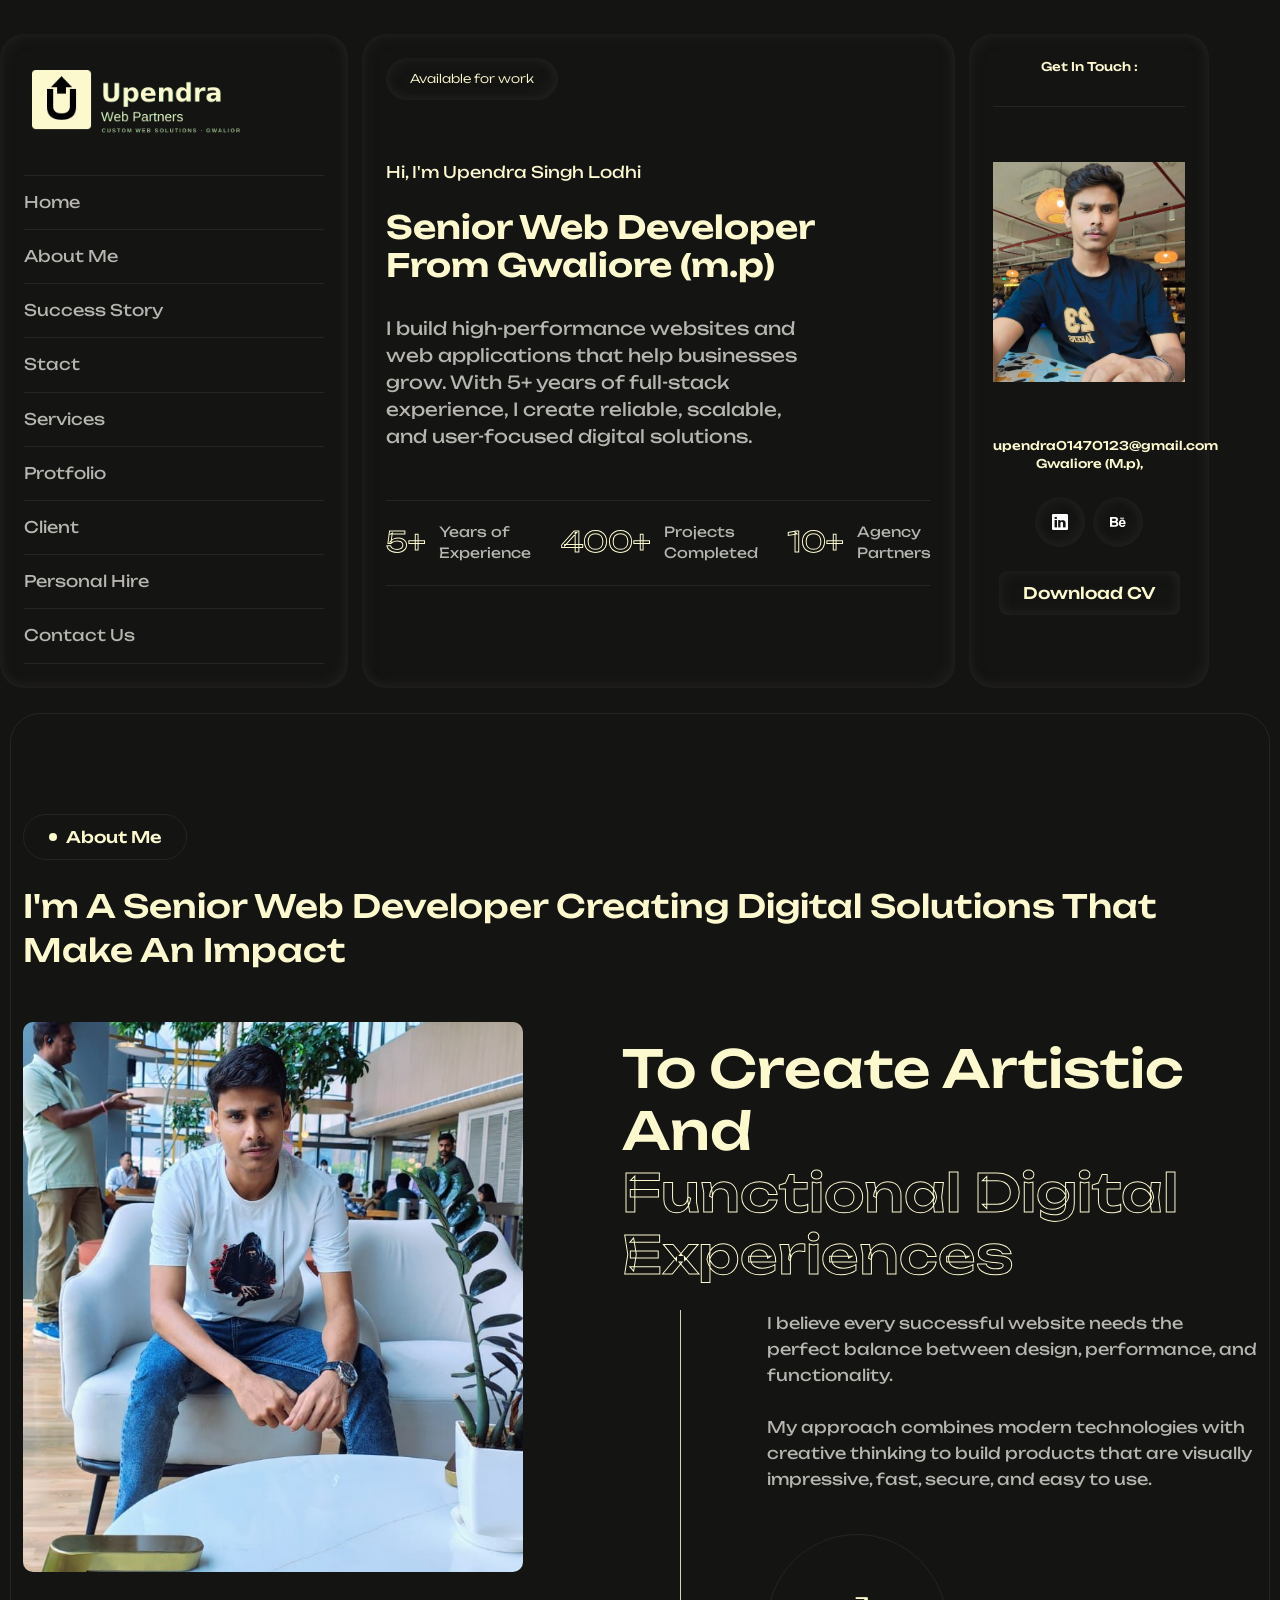
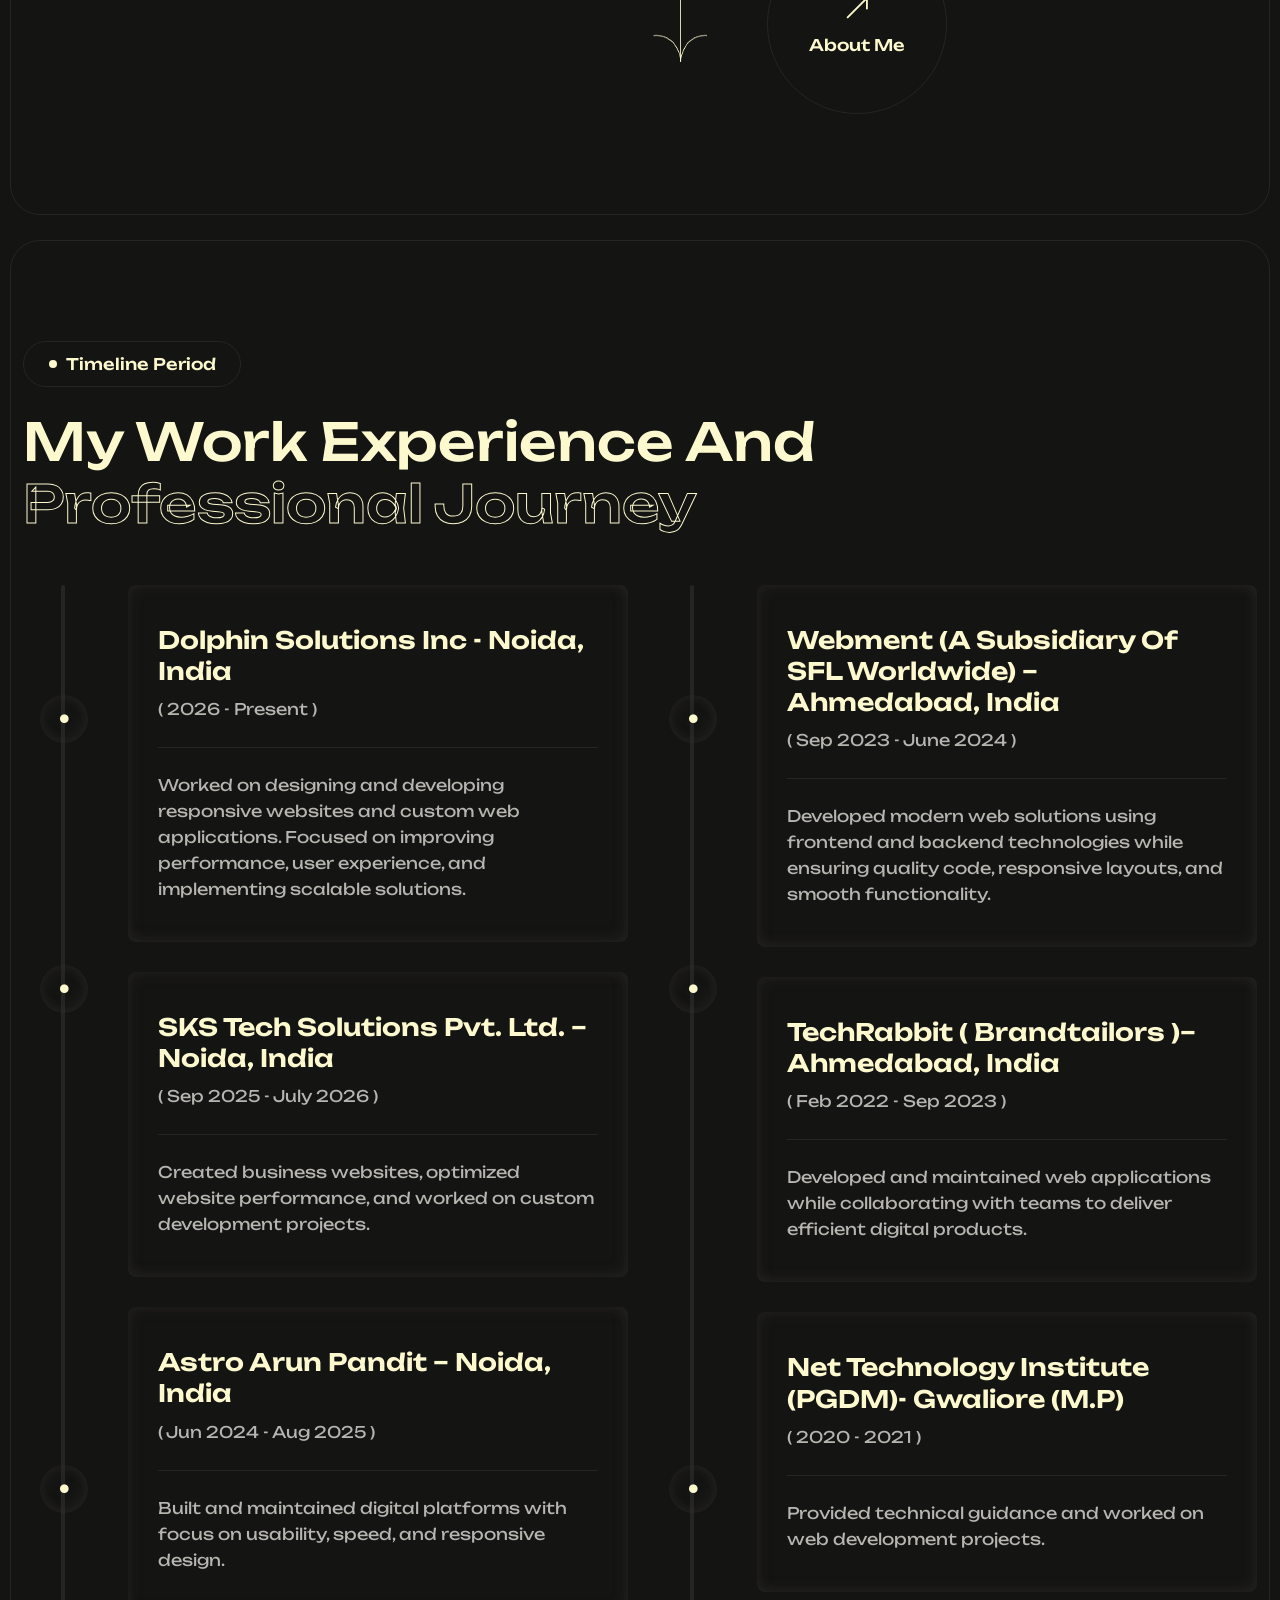
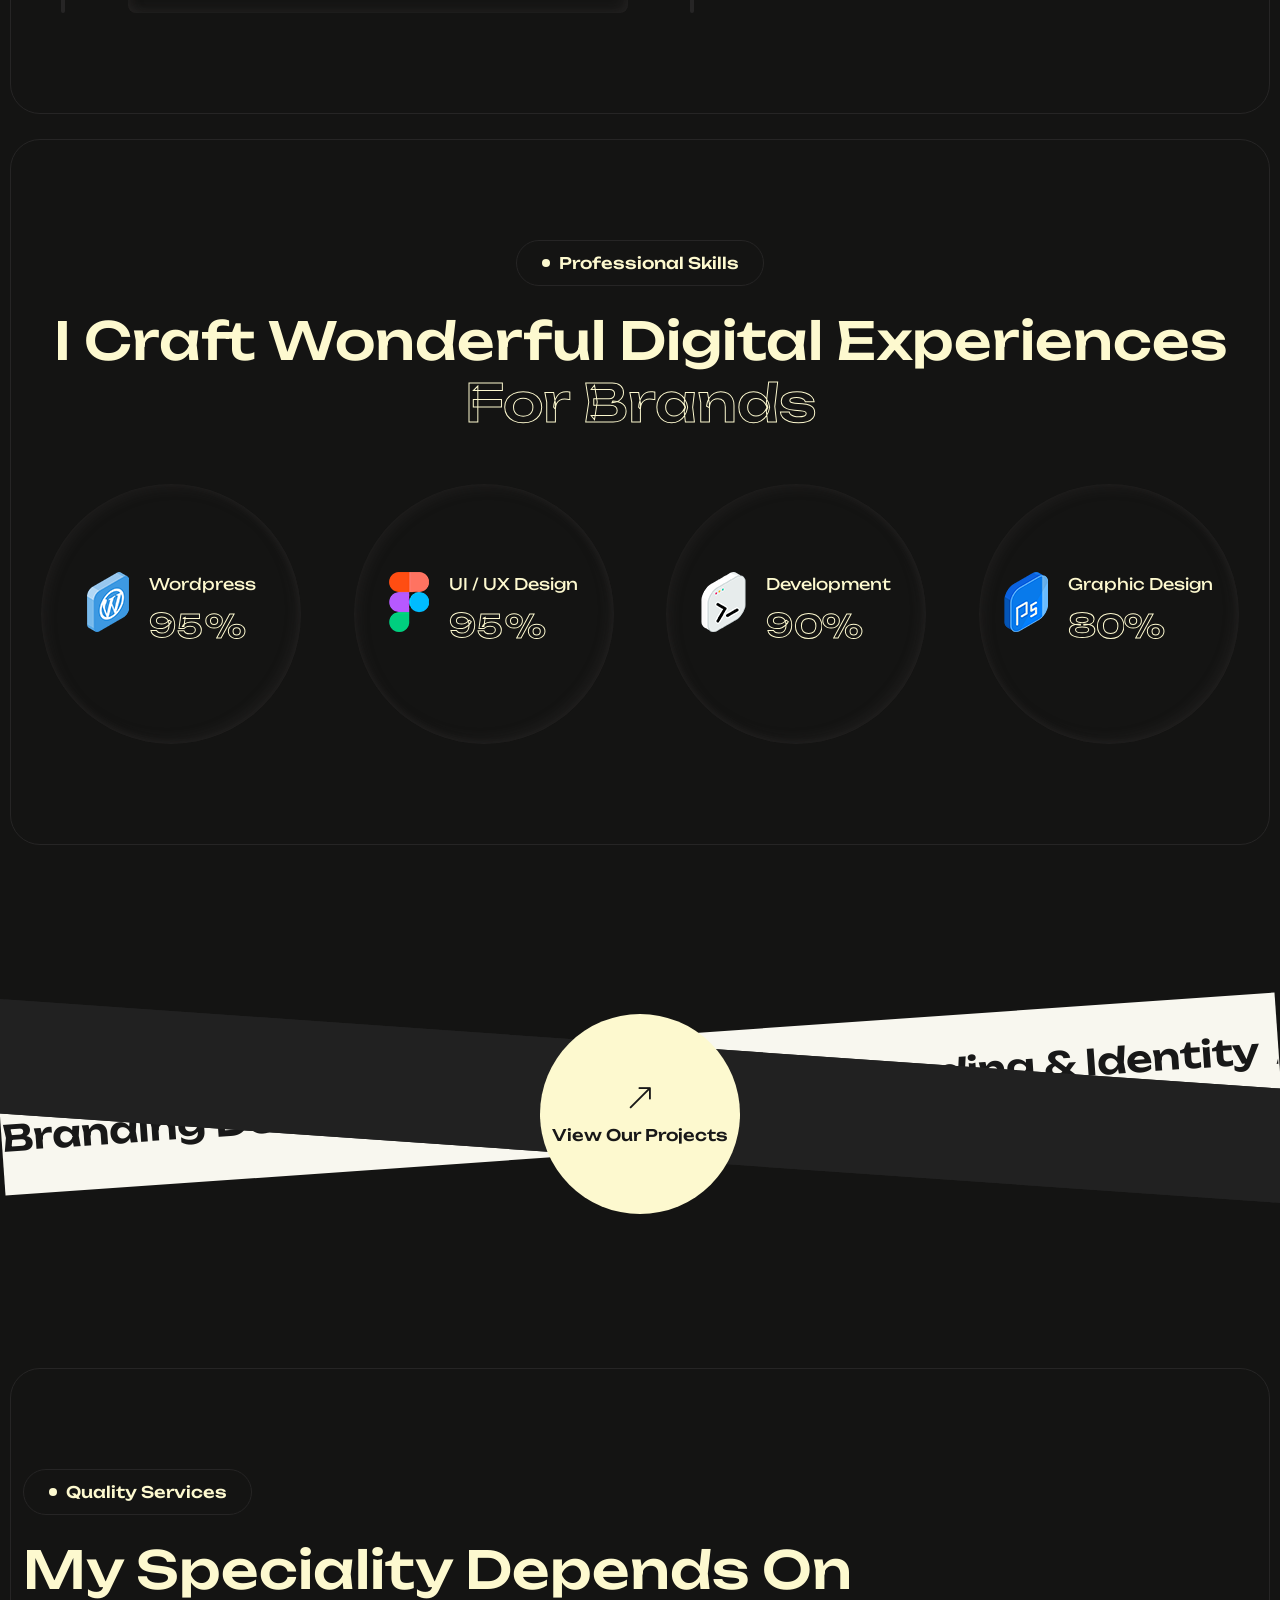
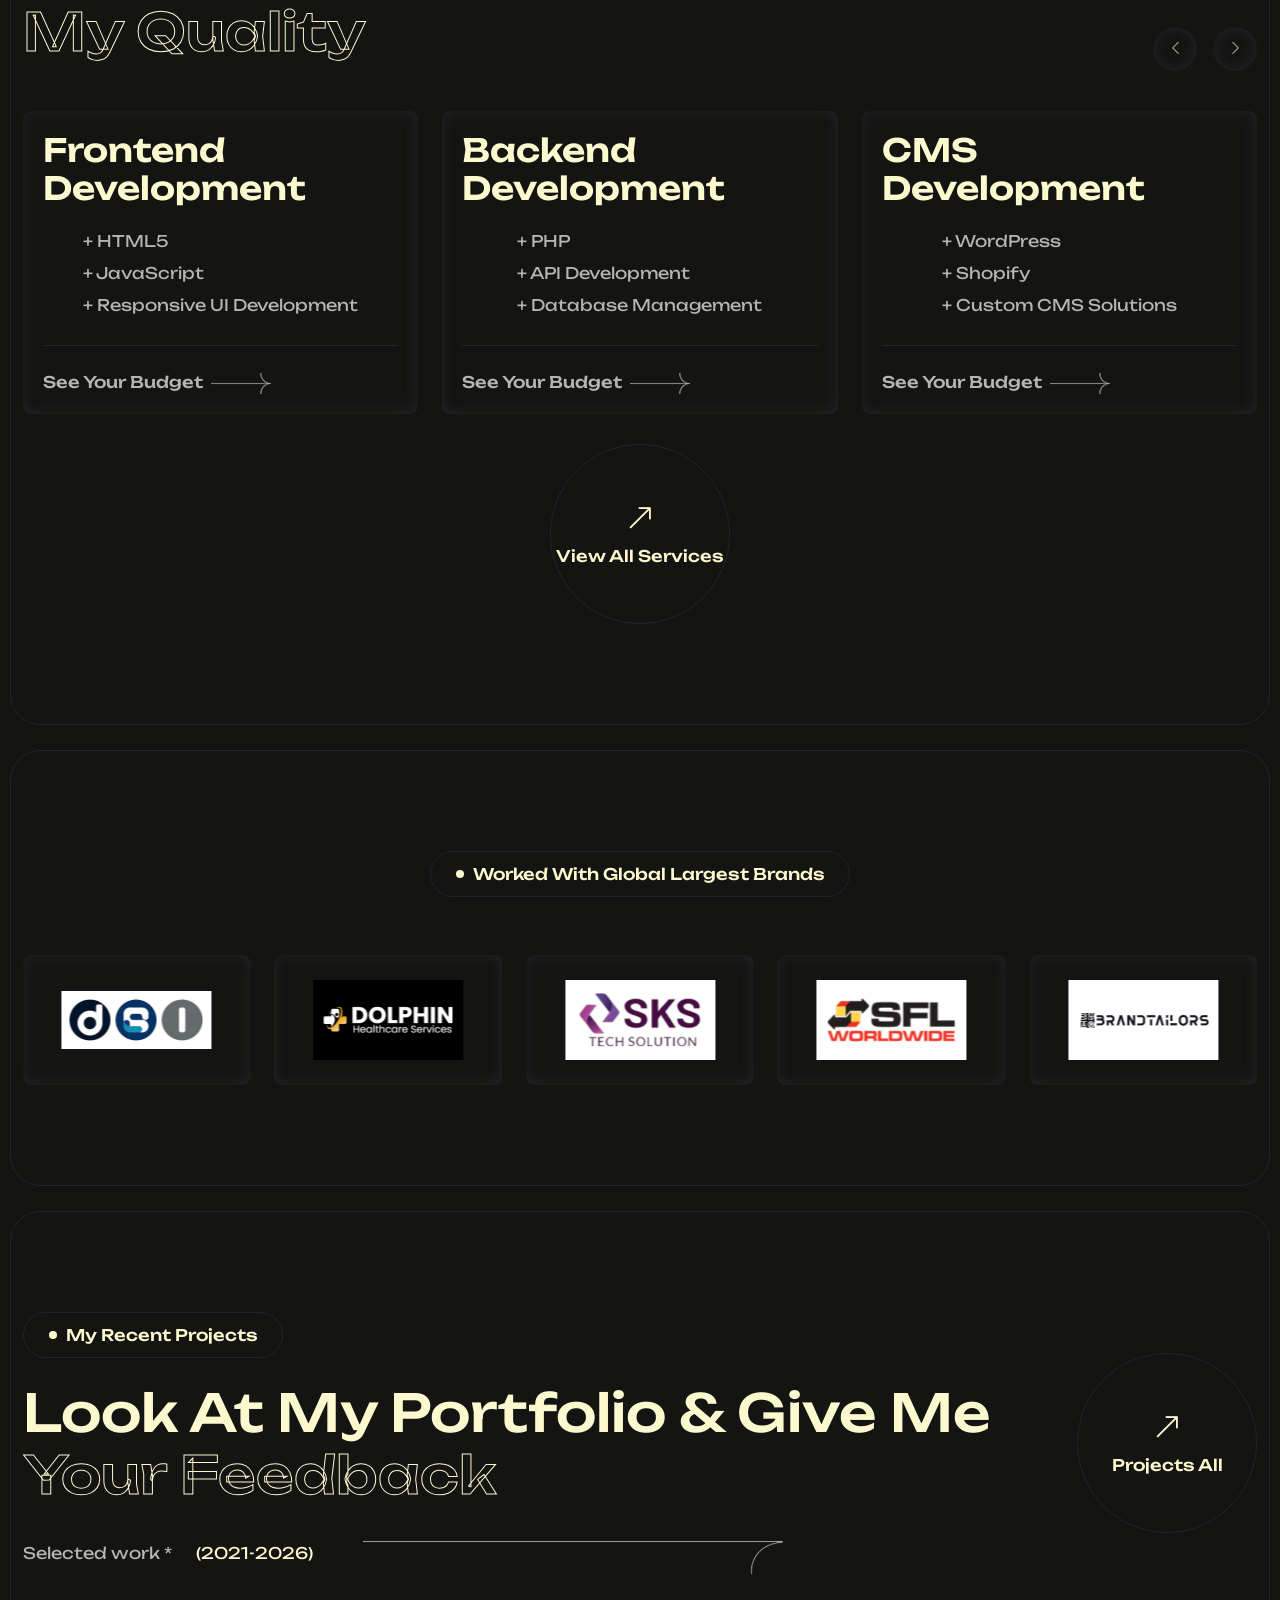
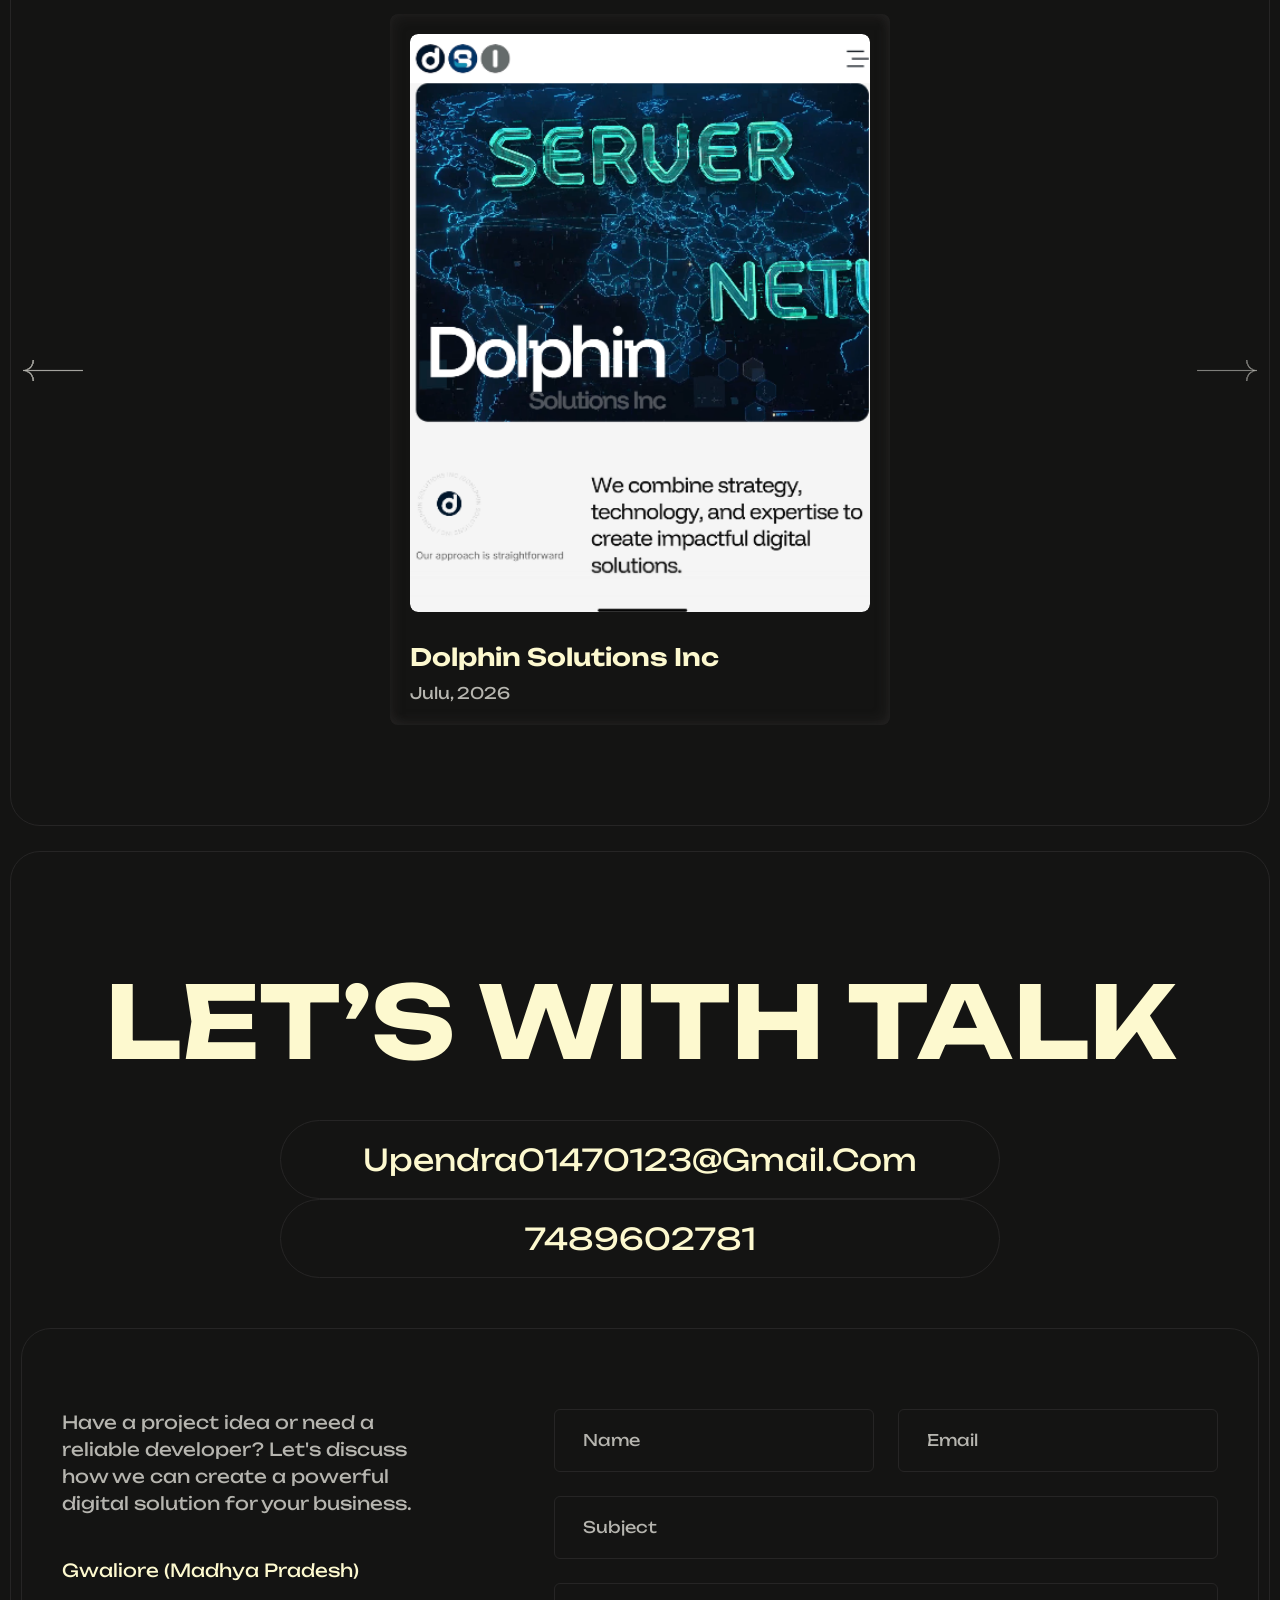
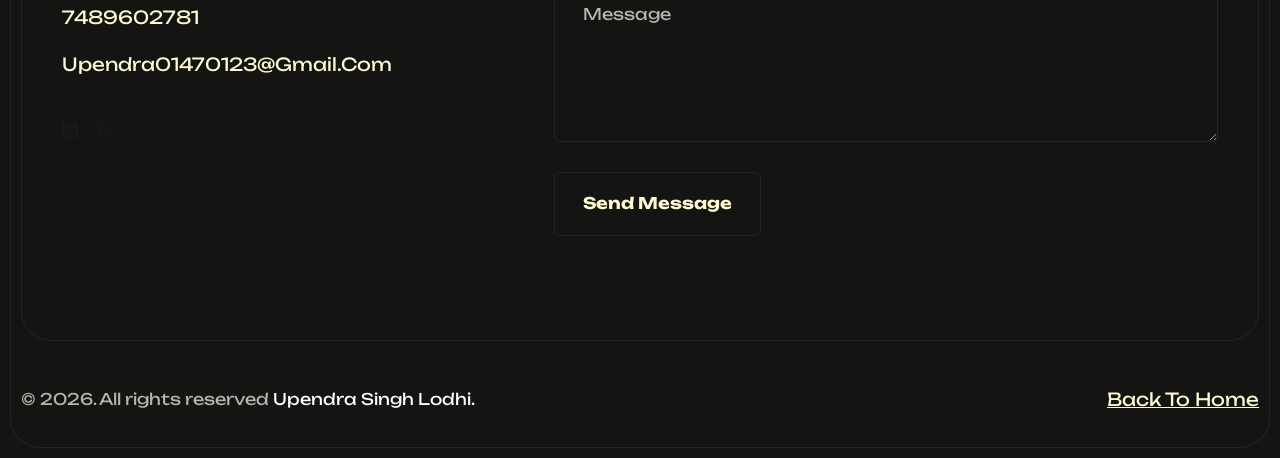
==== commit bc5ab5ec: "Fix contact form submission" ====
--- a/index.html
+++ b/index.html
@@ -978,7 +978,11 @@
                   </div>
                </div>
                <div class="col-xl-7 col-lg-6">
-                  <form action="send-mail.php" method="POST" class="cmn-contact-form row g-4">
+                  <form id="contactForm" class="cmn-contact-form row g-4">
+
+                     <input type="hidden" name="access_key" value="504bacd2-a3a8-449a-9749-7d6253acab59">
+
+                     <input type="hidden" name="from_name" value="Upendra Singh Lodhi Portfolio">
 
                      <div class="col-lg-6">
                         <input type="text" name="name" placeholder="Name" required>
@@ -998,10 +1002,14 @@
 
                      <div class="col-lg-12">
                         <div class="btns">
-                           <button type="submit" class="cmn-btn">
+                           <button type="button" id="sendMessageBtn" class="cmn-btn">
                               Send Message
                            </button>
                         </div>
+                     </div>
+
+                     <div class="col-lg-12">
+                        <p id="formResult"></p>
                      </div>
 
                   </form>
@@ -1061,6 +1069,55 @@
 
       });
    </script>
+
+
+   <script>
+      document.getElementById("sendMessageBtn").addEventListener("click", async function () {
+
+         const form = document.getElementById("contactForm");
+         const result = document.getElementById("formResult");
+         const button = this;
+
+         // HTML required fields check
+         if (!form.checkValidity()) {
+            form.reportValidity();
+            return;
+         }
+
+         button.disabled = true;
+         button.innerText = "Sending...";
+         result.innerText = "";
+
+         const formData = new FormData(form);
+
+         formData.append("access_key", "504bacd2-a3a8-449a-9749-7d6253acab59");
+
+         try {
+
+            const response = await fetch("https://api.web3forms.com/submit", {
+               method: "POST",
+               body: formData
+            });
+
+            const data = await response.json();
+
+            if (data.success) {
+               result.innerText = "Message sent successfully!";
+               form.reset();
+            } else {
+               result.innerText = "Something went wrong. Please try again.";
+               console.log(data);
+            }
+
+         } catch (error) {
+            result.innerText = "Something went wrong. Please try again.";
+            console.error(error);
+         }
+
+         button.disabled = false;
+         button.innerText = "Send Message";
+      });
+   </script>
    <!--<< Main.js >>-->
 </body>
 
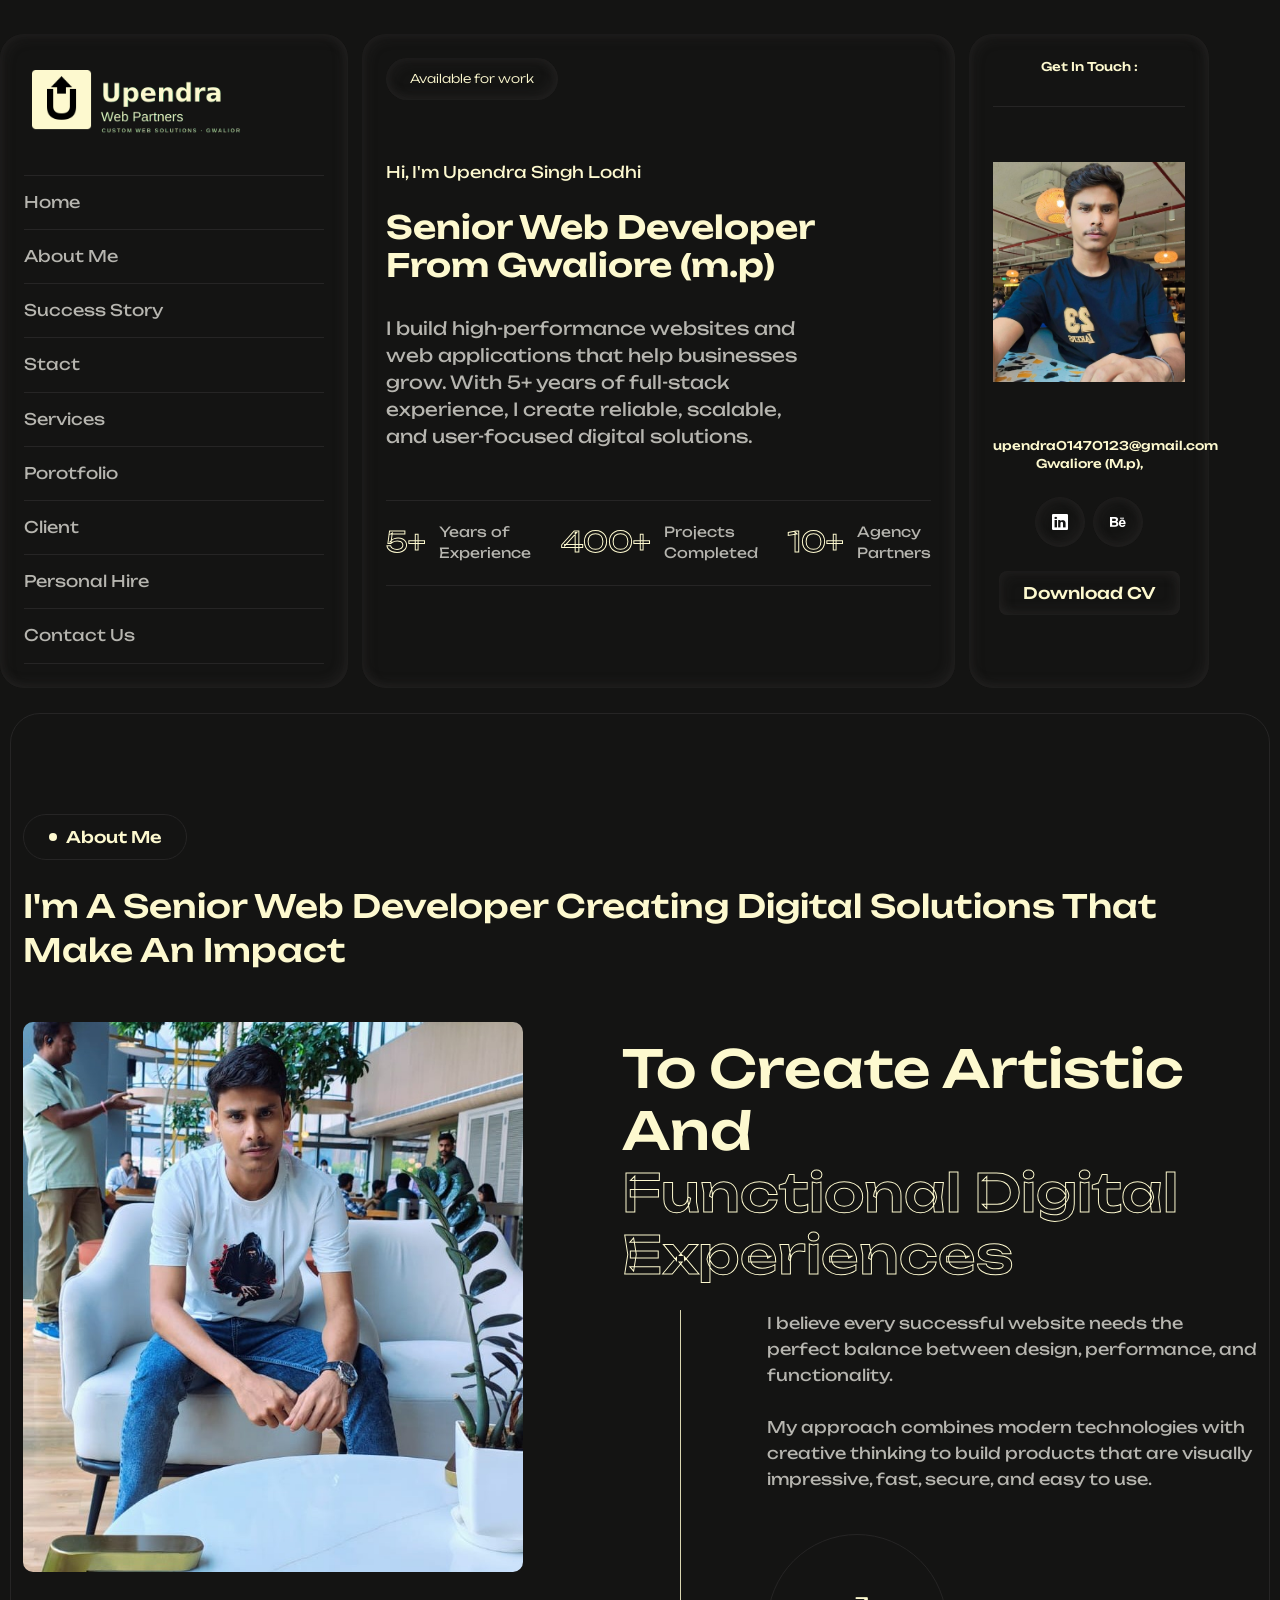
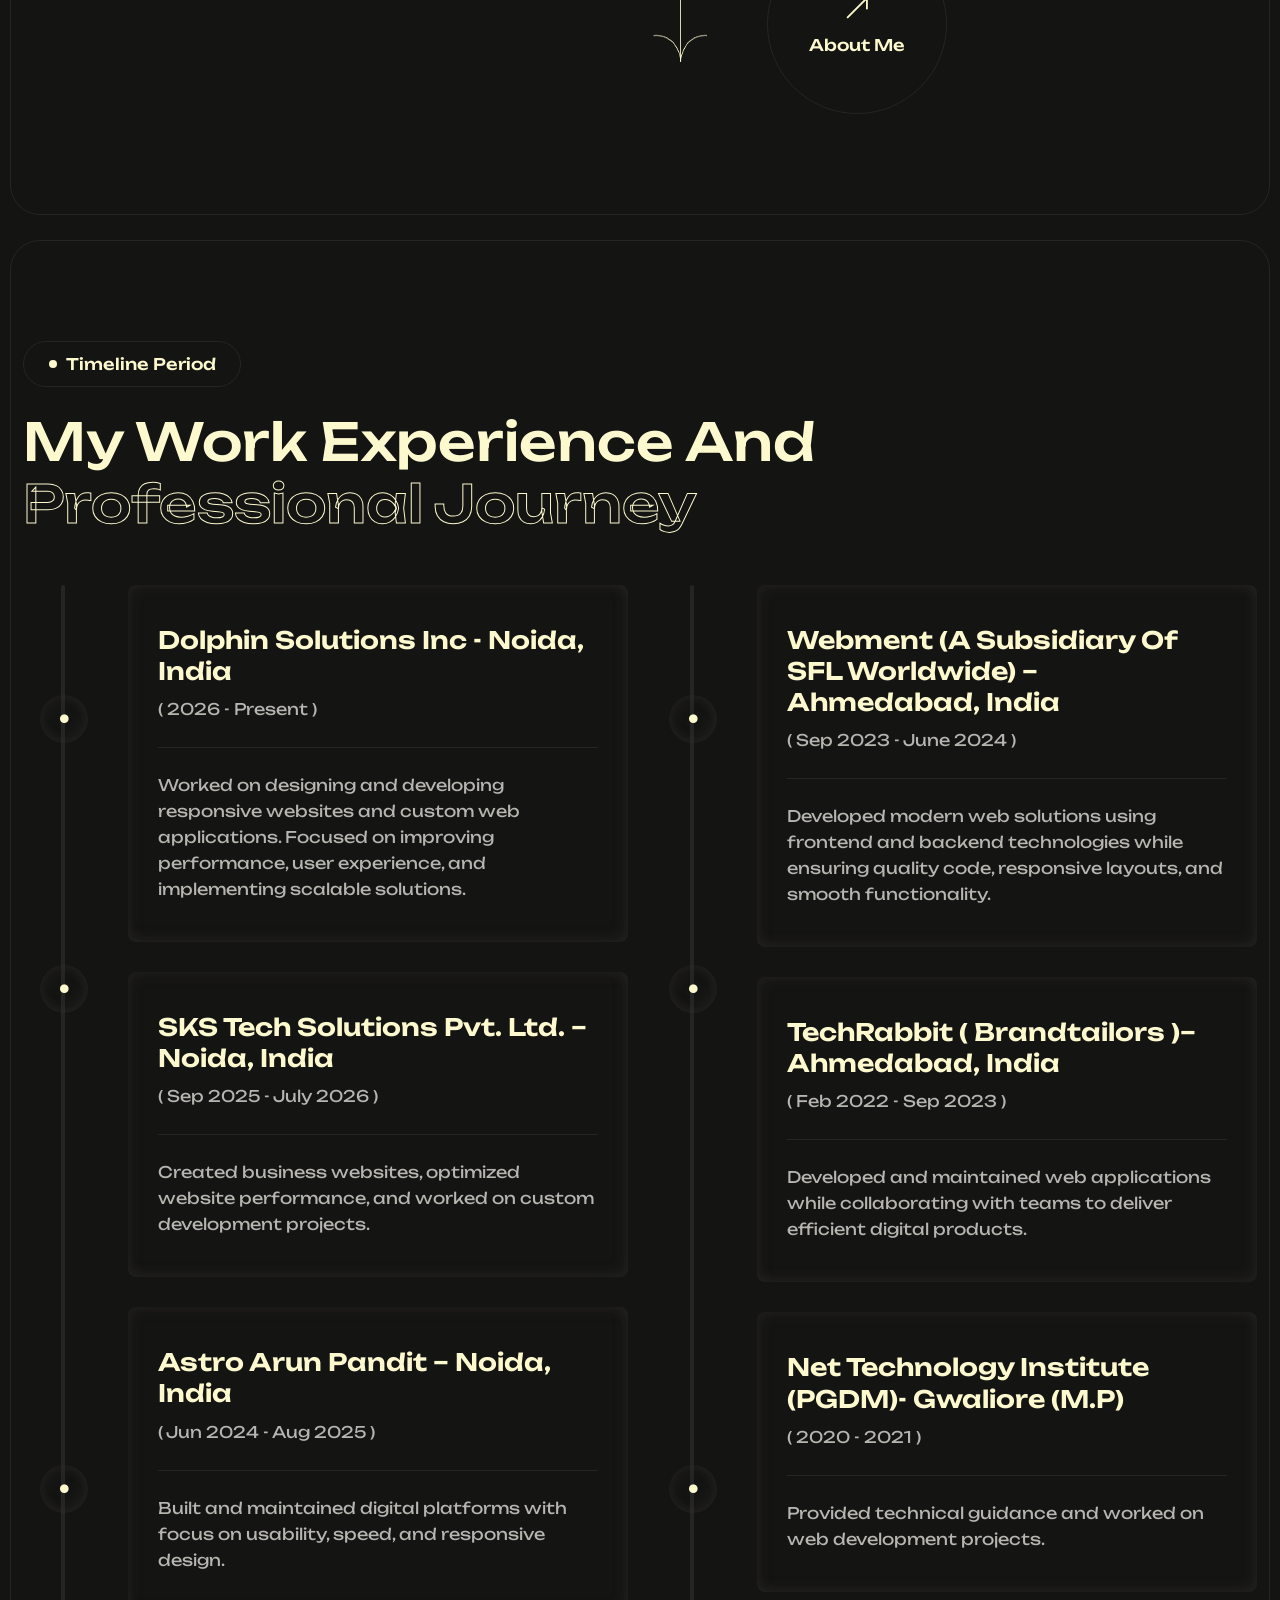
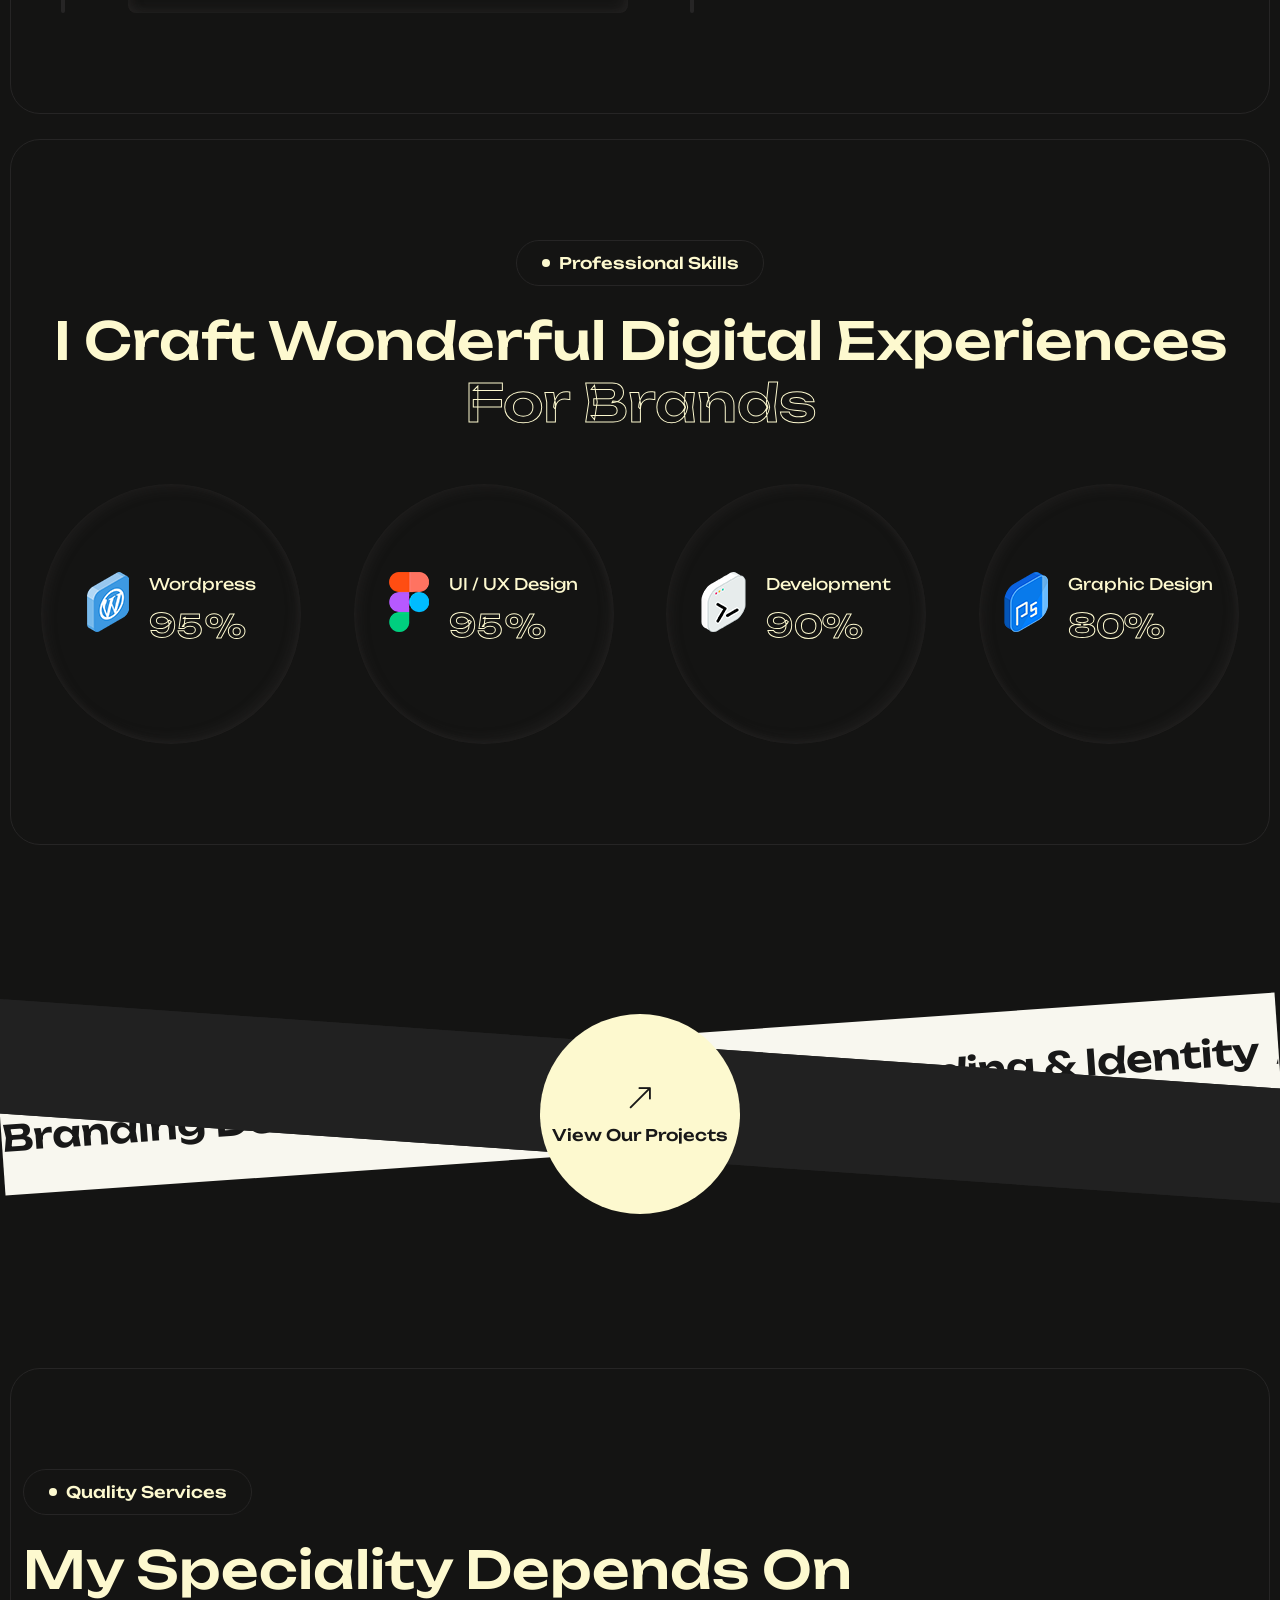
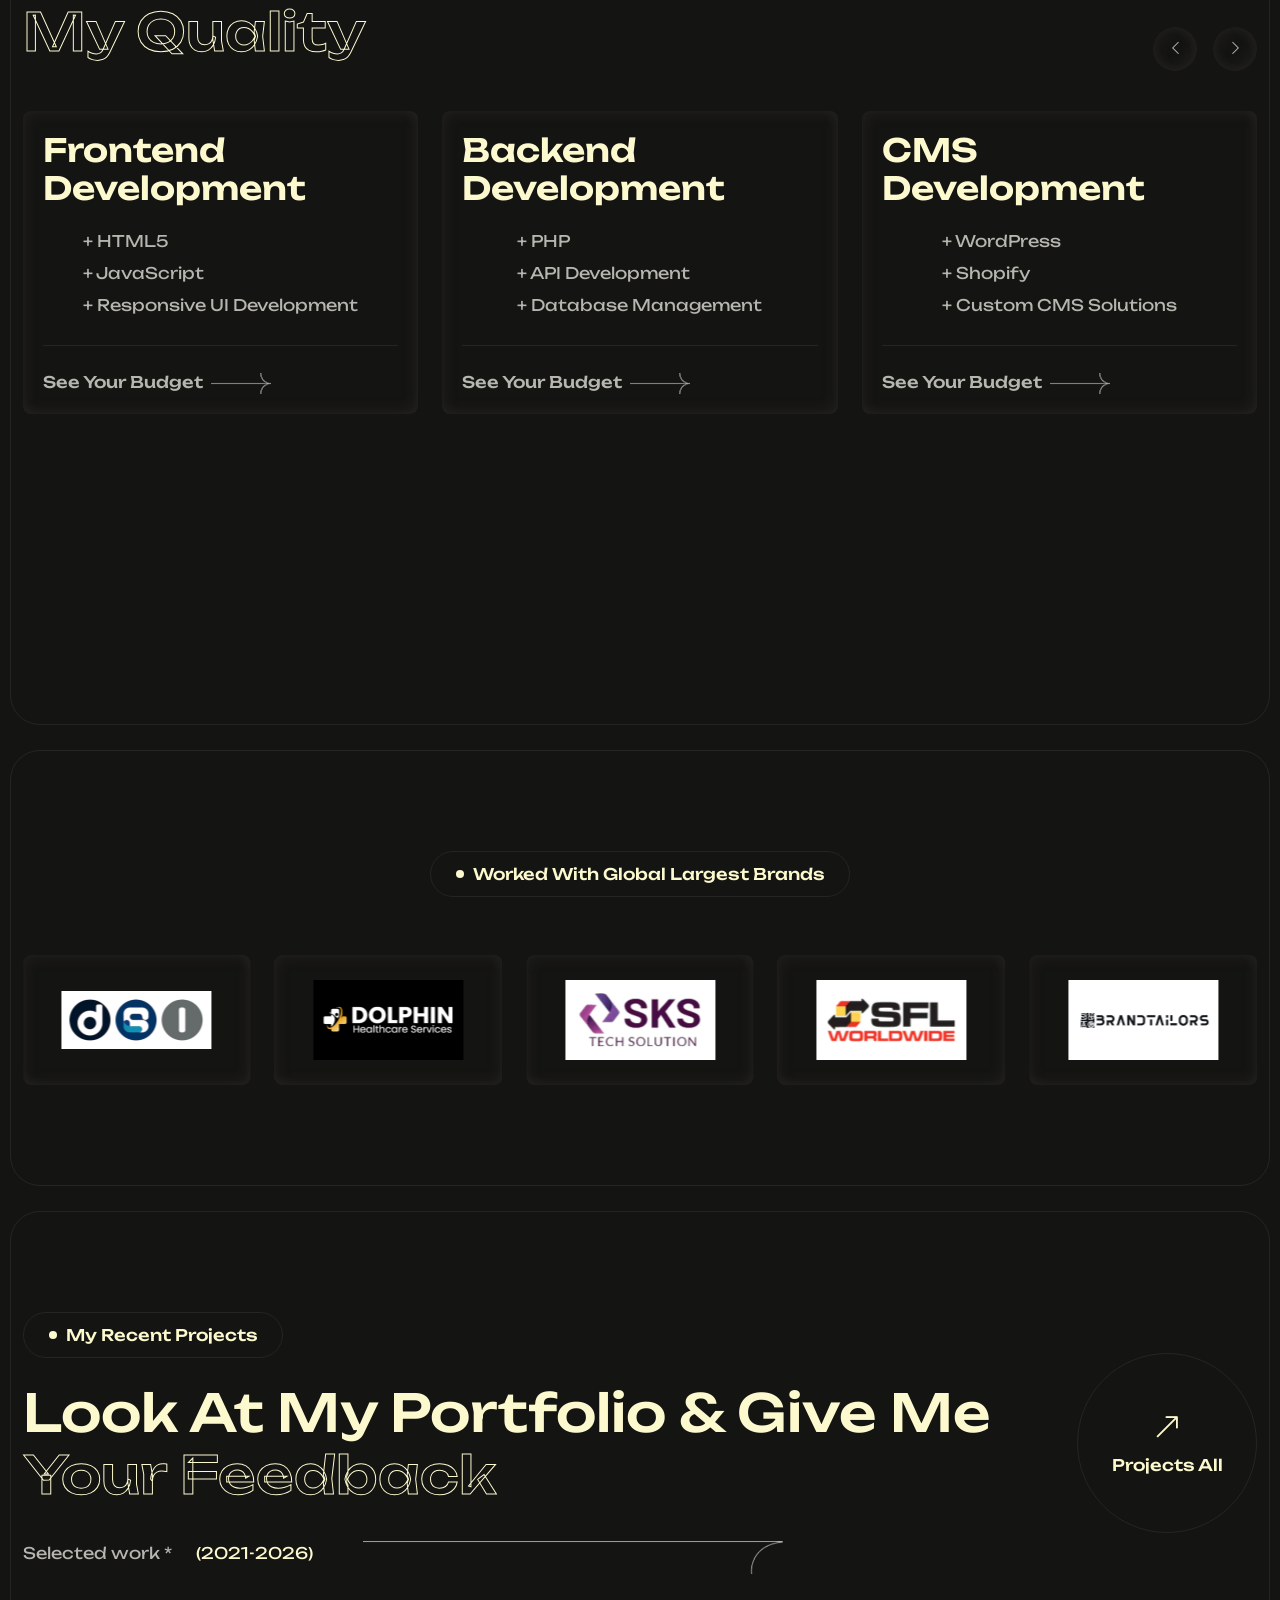
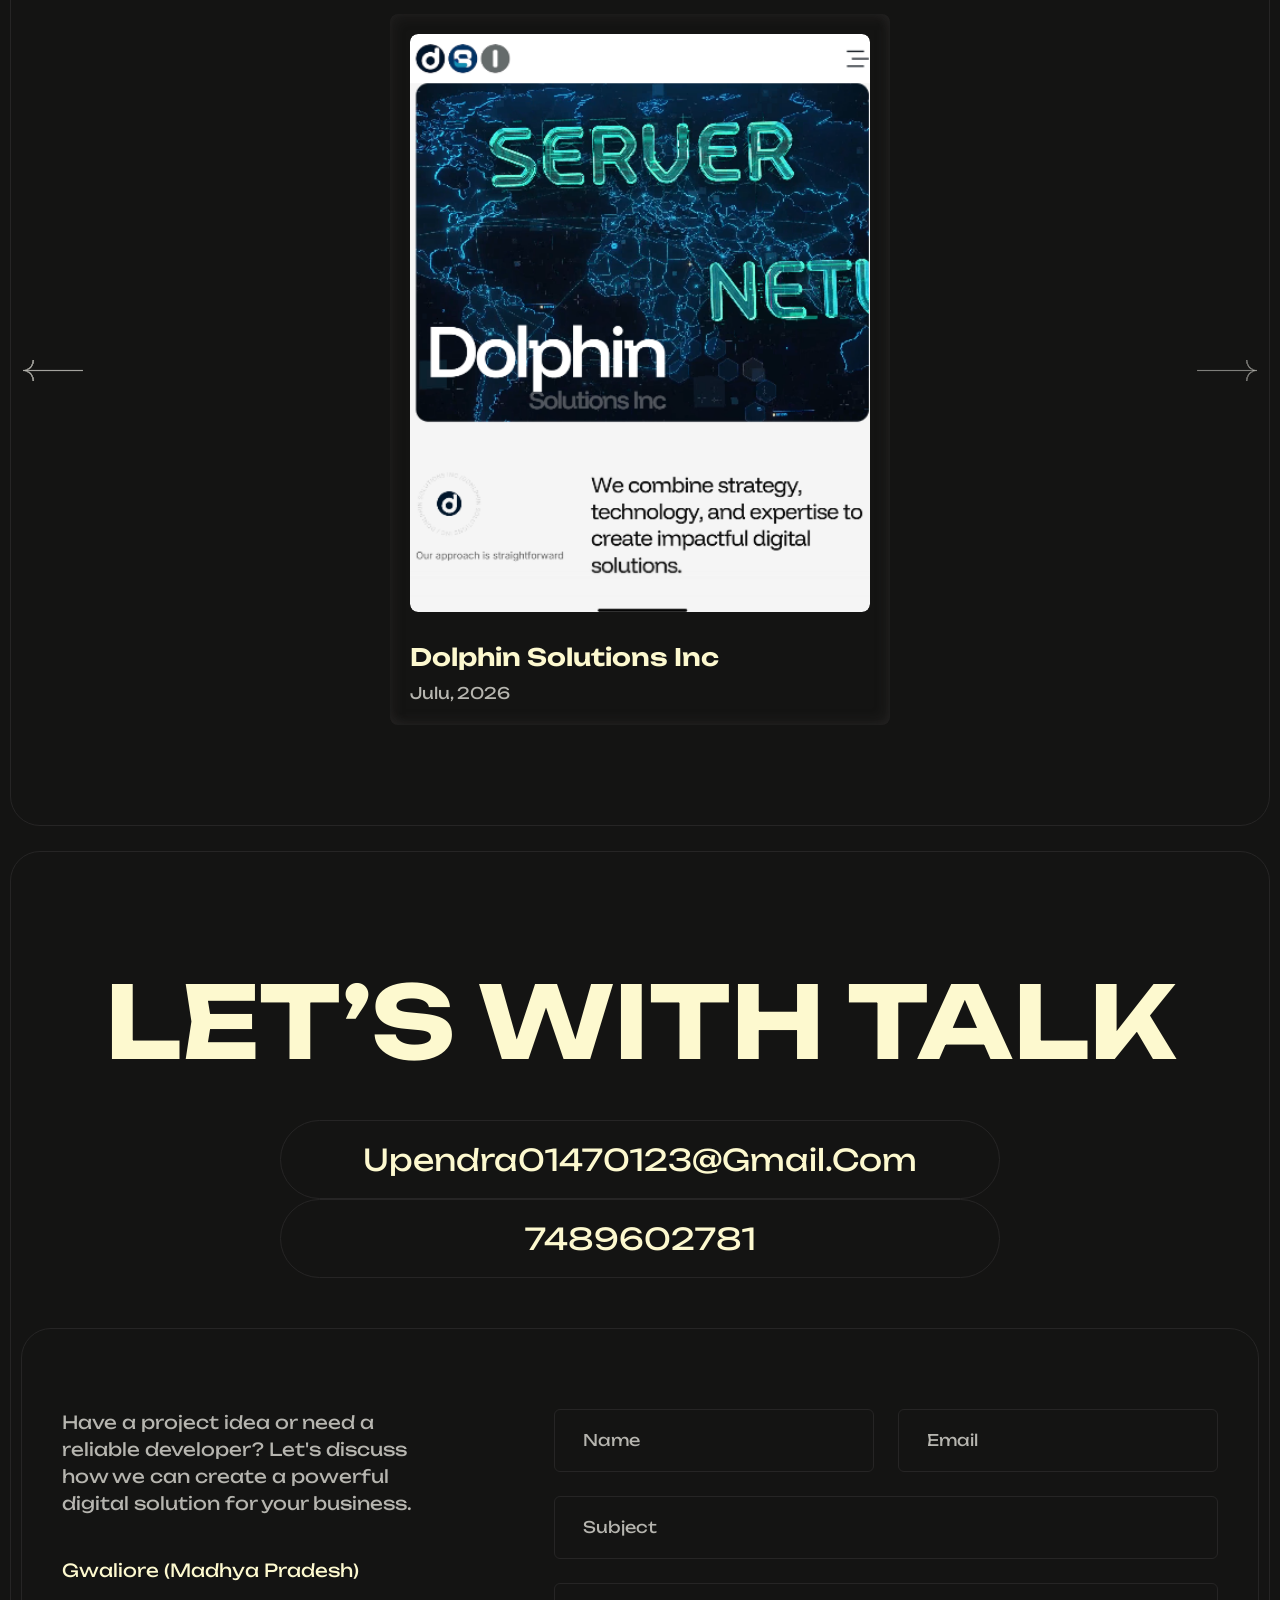
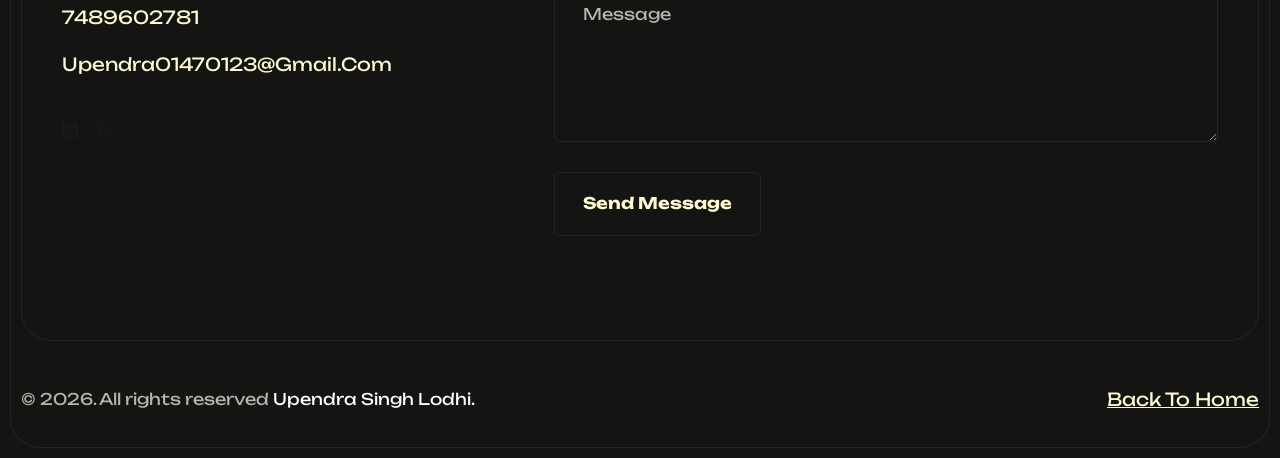
==== commit 4c1a0f74: "Update index.html" ====
--- a/index.html
+++ b/index.html
@@ -88,7 +88,7 @@
                   <li class="menu-border"></li>
                   <li>
                      <a href="#ports">
-                        Protfolio
+                        Porotfolio
                      </a>
                   </li>
                   <li class="menu-border"></li>
@@ -991,7 +991,6 @@
                      <div class="col-lg-6">
                         <input type="email" name="email" placeholder="Email" required>
                      </div>
-
                      <div class="col-lg-12">
                         <input type="text" name="subject" placeholder="Subject" required>
                      </div>
@@ -1013,6 +1012,7 @@
                      </div>
 
                   </form>
+
 
                </div>
             </div>
@@ -1078,7 +1078,6 @@
          const result = document.getElementById("formResult");
          const button = this;
 
-         // HTML required fields check
          if (!form.checkValidity()) {
             form.reportValidity();
             return;
@@ -1090,8 +1089,6 @@
 
          const formData = new FormData(form);
 
-         formData.append("access_key", "504bacd2-a3a8-449a-9749-7d6253acab59");
-
          try {
 
             const response = await fetch("https://api.web3forms.com/submit", {
@@ -1101,24 +1098,27 @@
 
             const data = await response.json();
 
+            console.log(data);
+
             if (data.success) {
                result.innerText = "Message sent successfully!";
                form.reset();
             } else {
-               result.innerText = "Something went wrong. Please try again.";
-               console.log(data);
+               result.innerText = data.message;
             }
 
          } catch (error) {
+            console.error(error);
             result.innerText = "Something went wrong. Please try again.";
-            console.error(error);
          }
 
          button.disabled = false;
          button.innerText = "Send Message";
       });
+
+
    </script>
    <!--<< Main.js >>-->
 </body>
 
-</html>+</html>
--- a/assets/css/main.css
+++ b/assets/css/main.css
@@ -234,6 +234,7 @@
     display:flex;
     align-items:center;
     justify-content:center;
+    text-align:center;   /* ye add karein */
     z-index:99999;
 }
 
@@ -337,22 +338,26 @@
 @media(max-width:768px){
 
     .loader-logo{
-        width:85px;
-        height:85px;
+        width:115px;
+        height:115px;
         border-radius:10px;
     }
 
-
     .loader-logo img{
-        width:50px;
-        height:50px;
+        width:80px;
+        height:80px;
     }
 
+    .logo-img img {
+        width: 80px !important;
+        height: 80px !important;
+    }
 
     .loader-text{
-        font-size:13px;
+        font-size:12px;
         margin-top:25px;
     }
+  
 
 }
 
@@ -450,13 +455,13 @@
   }
 
   .about-img {
-    height: 400px !important;
-  }
-
-  .working-work-items {
-    width: auto !important;
-    margin-right: 65px !important;
-  }
+    height: auto !important;
+  }
+
+.working-work-items {
+  width: 100% !important;
+  margin-right: 0 !important;
+}
 }
 
 h3 {
@@ -5012,7 +5017,7 @@
 }
 
 .sponsor__slide {
-  width: 240px;
+  width: auto;
   height: 130px;
 }
 
@@ -5027,7 +5032,7 @@
 @media (max-width: 575px) {
   .sponsor__slide img {
     transition: all 0.4s;
-    width: 100px;
+    width: auto;
     height: 30px;
     object-fit: contain;
   }
@@ -5596,4 +5601,42 @@
   }
 }
 
+@media (max-width: 575px) {
+
+    .round10 {
+      height: 400px !important;
+    }
+
+  .working-wrap {
+    width: 100% !important;
+    max-width: 100% !important;
+    min-width: 0 !important;
+    margin-left: 0 !important;
+    margin-right: 0 !important;
+  }
+
+  .working-wrap .working-work-items {
+    width: 100% !important;
+    max-width: 100% !important;
+    min-width: 0 !important;
+    margin-left: 0 !important;
+    margin-right: 0 !important;
+    box-sizing: border-box;
+  }
+
+  .working-wrap .working-work-items .thumb {
+    width: 100% !important;
+    max-width: 100% !important;
+  }
+
+  .working-wrap .working-work-items .thumb img {
+    width: 100% !important;
+    max-width: 100% !important;
+    height: auto !important;
+    display: block;
+  }
+
+}
+
+
 /*# sourceMappingURL=main.css.map */
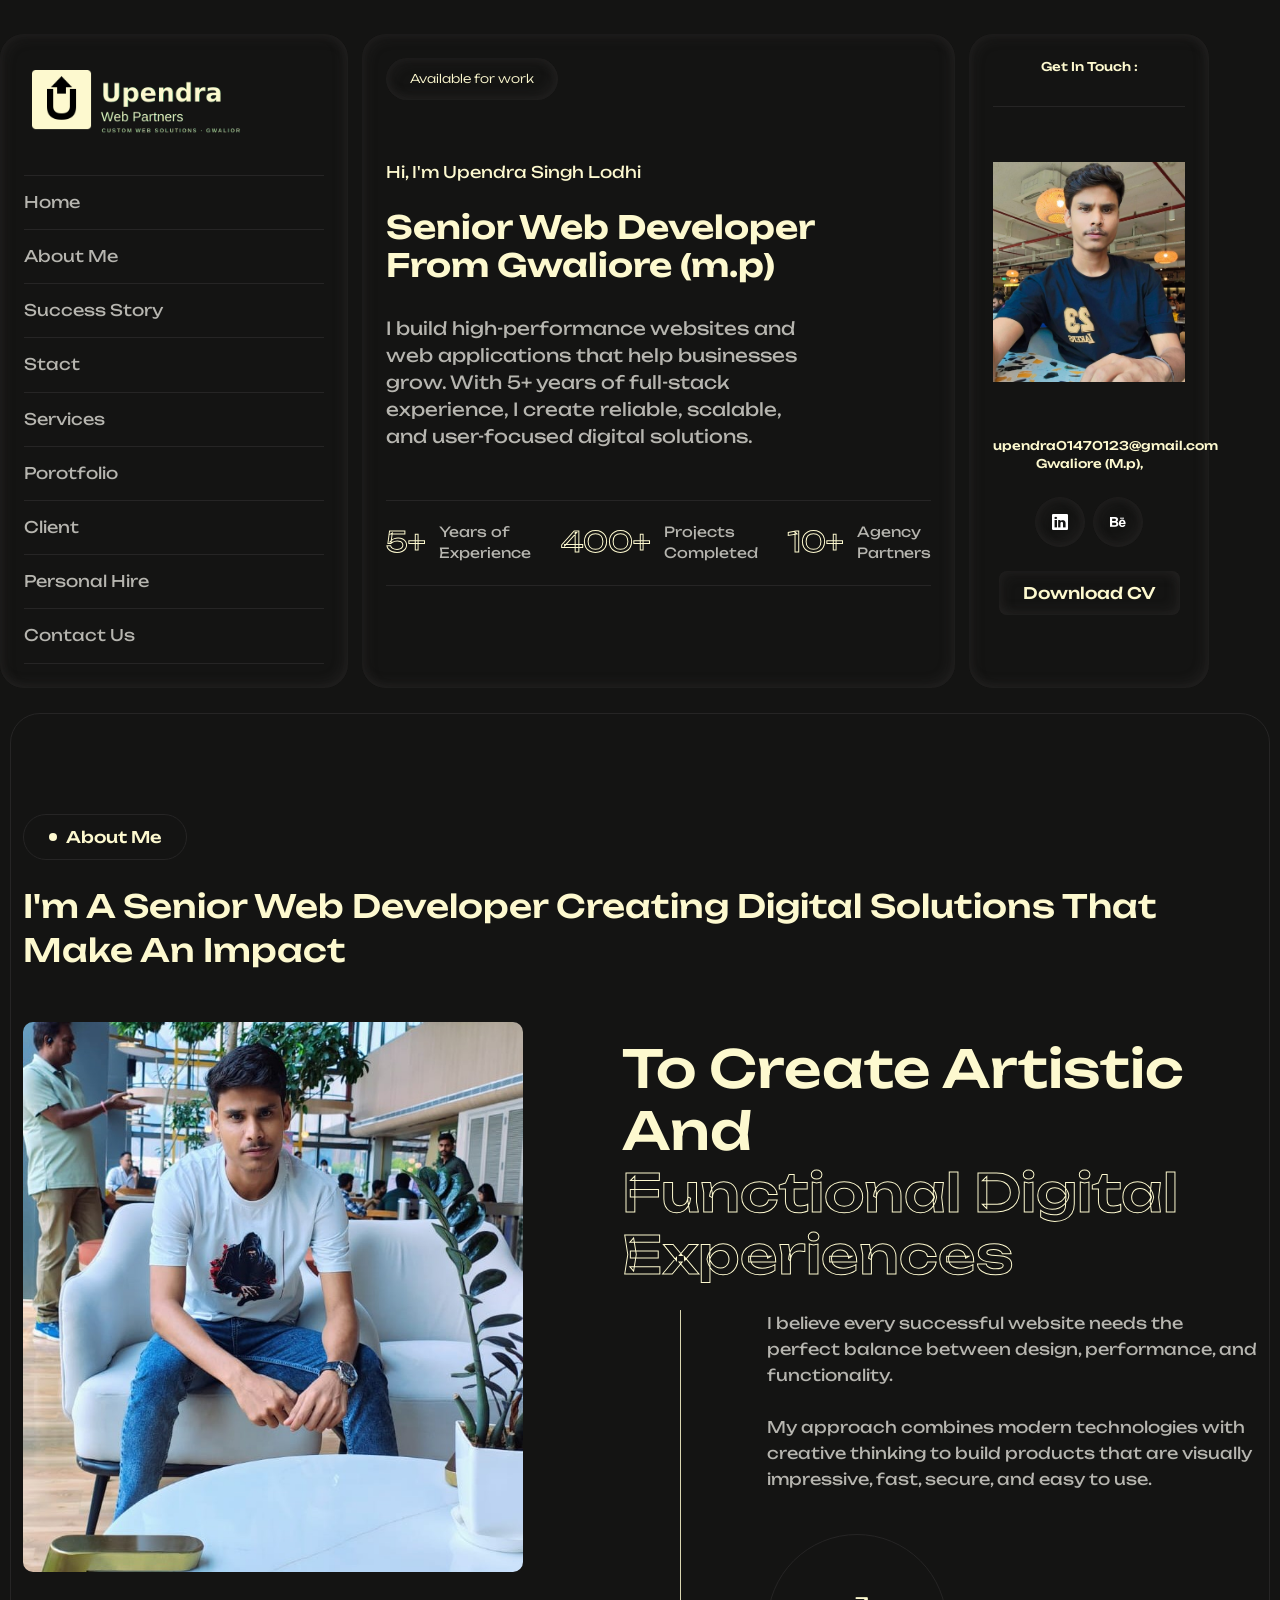
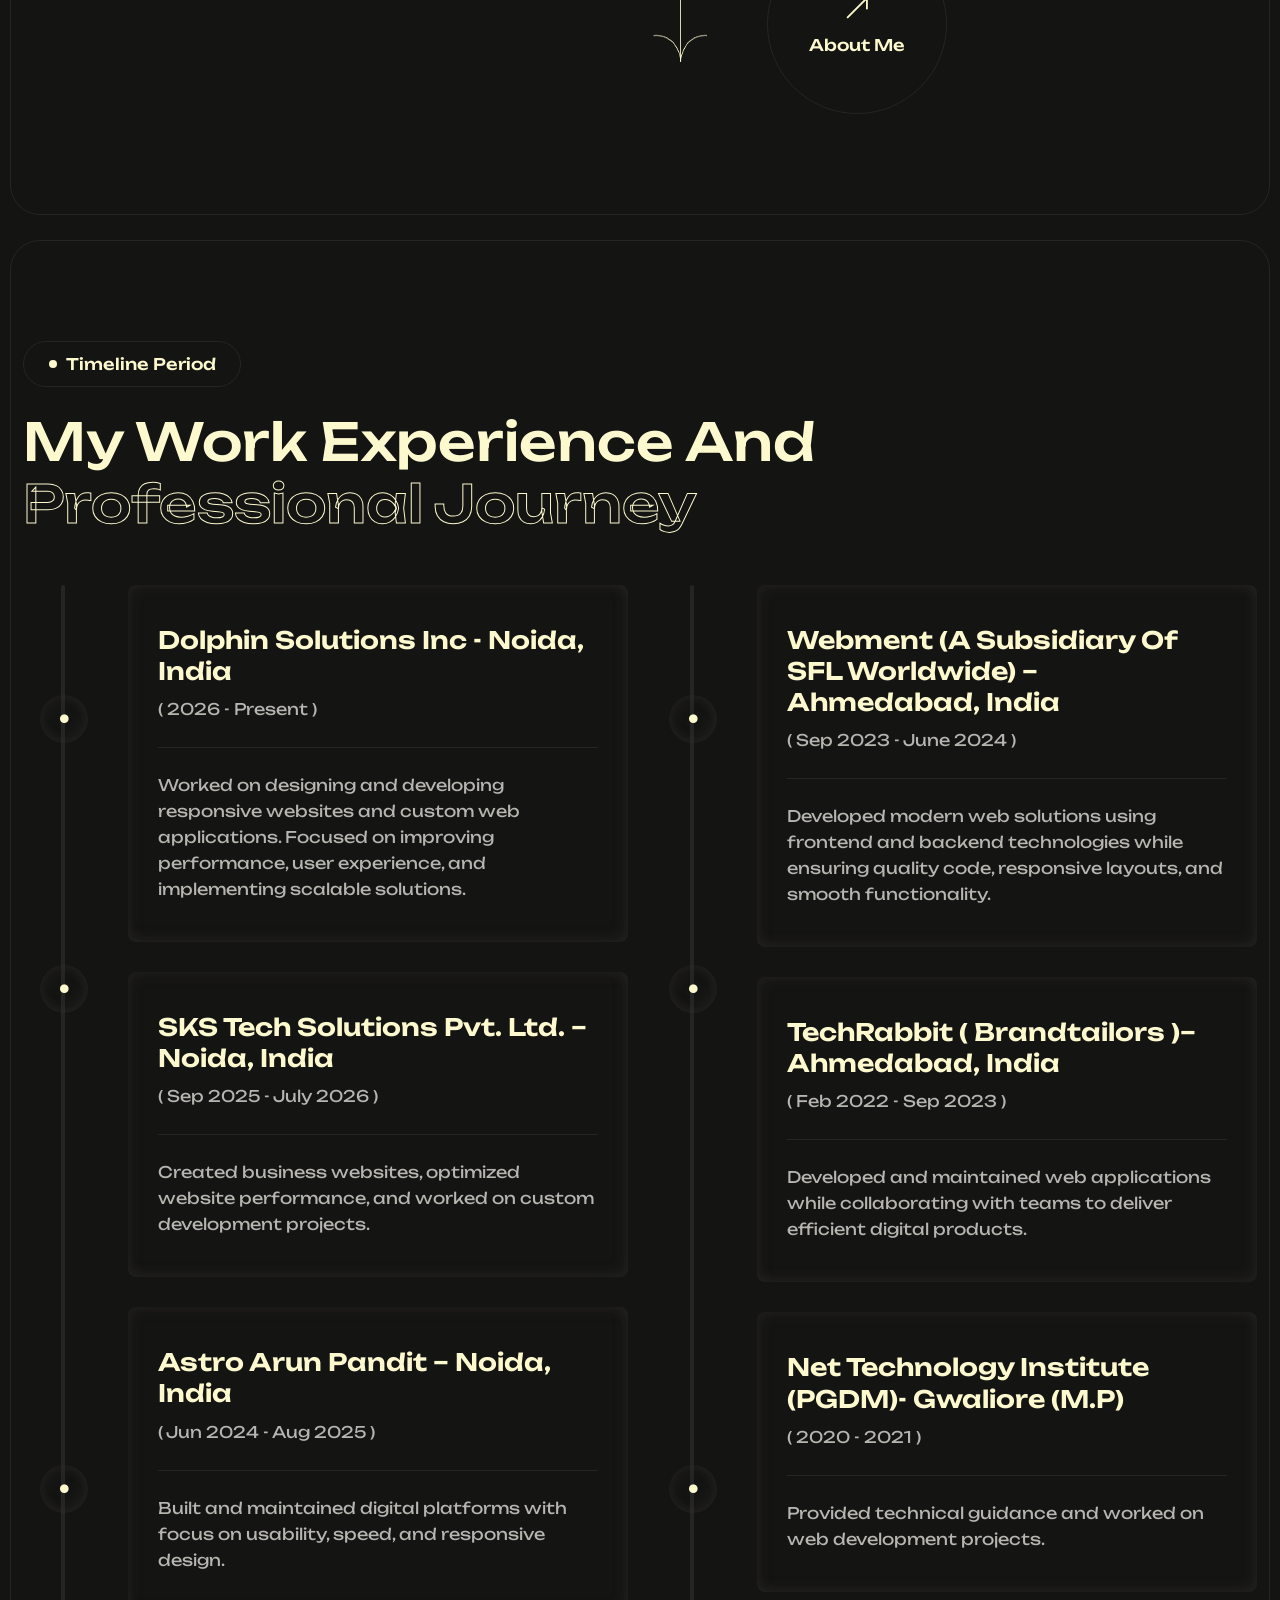
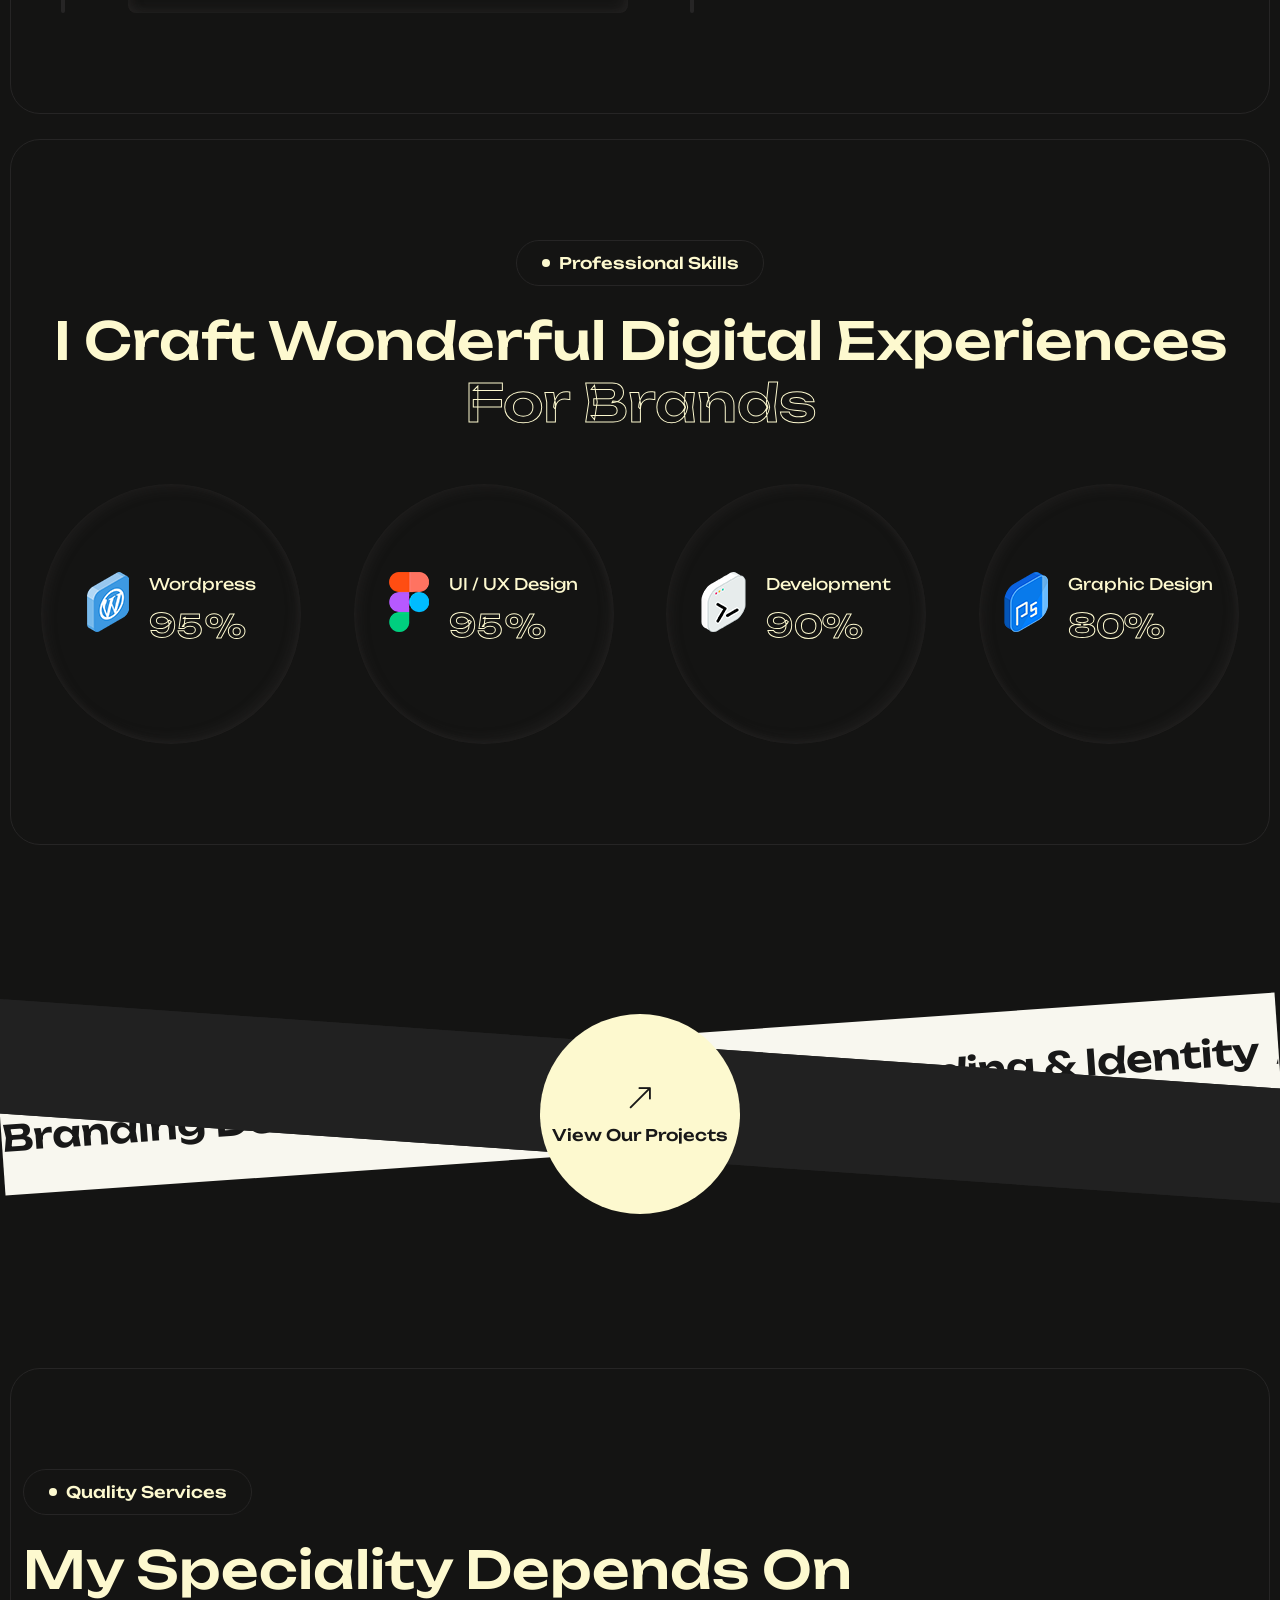
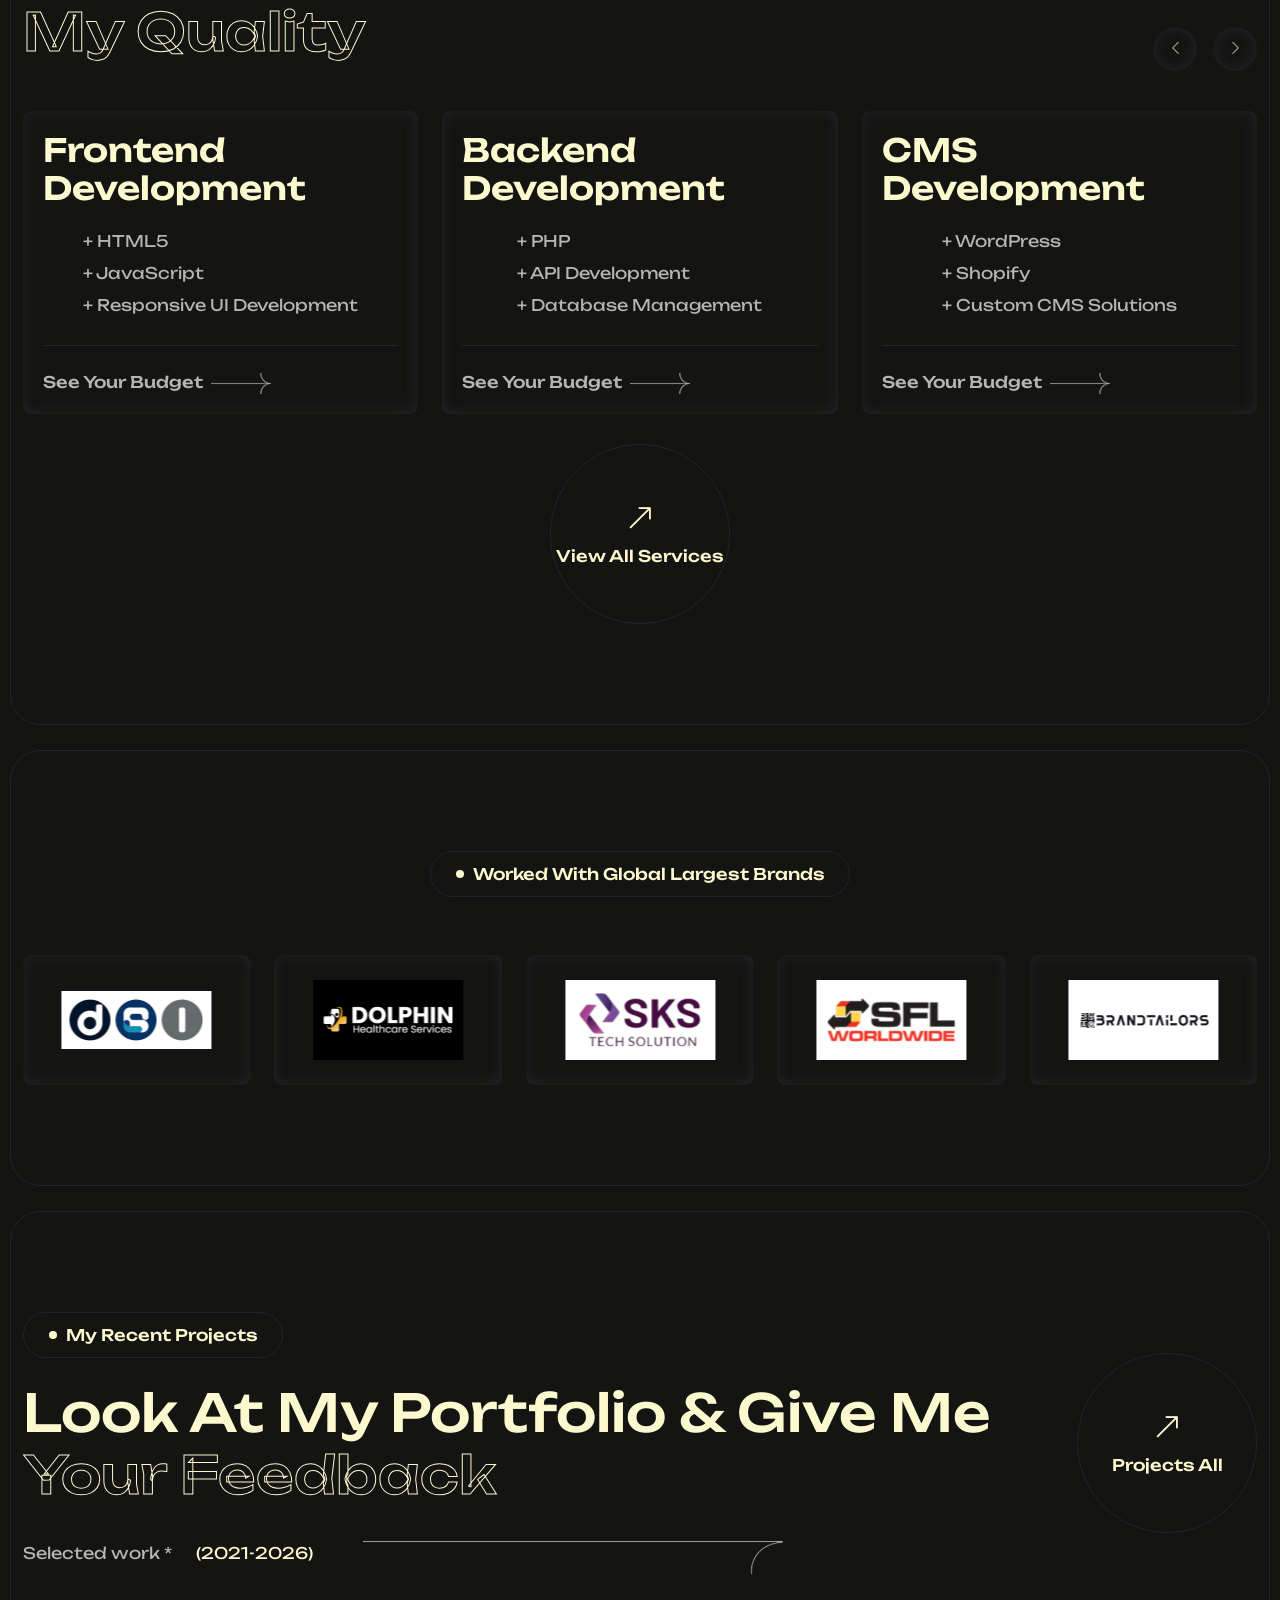
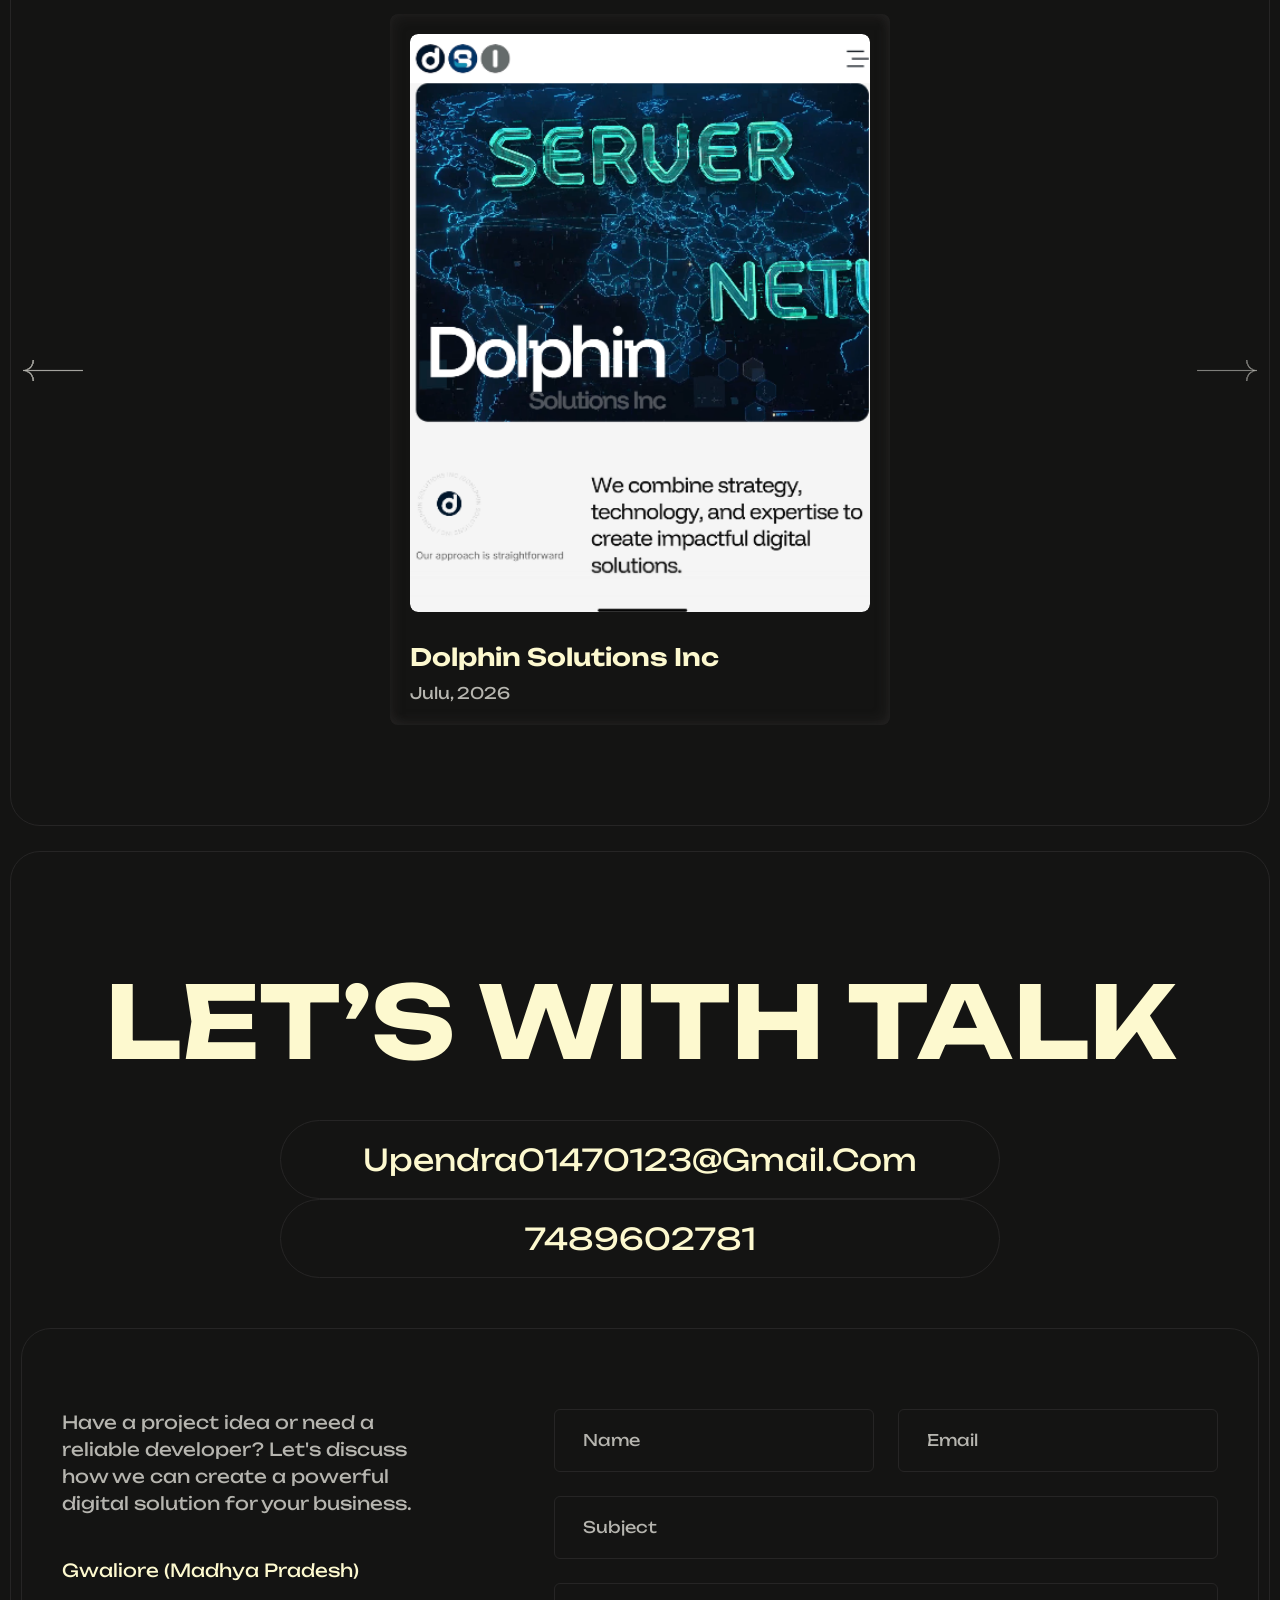
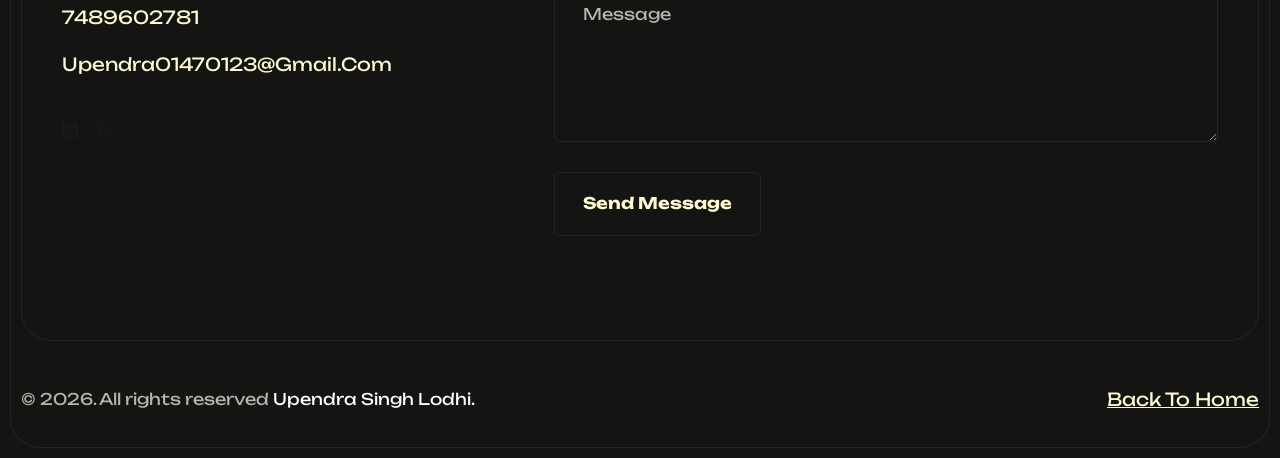
==== commit 15667350: "Update index.html" ====
--- a/index.html
+++ b/index.html
@@ -520,7 +520,7 @@
    <!-- Text SLider Start -->
    <section class="textslide-solution position-relative">
       <div class="textsslide-hoverbox d-flex justify-content-center">
-         <a href="protfolio.html" class="hover-circle cmborder wow fadeInUp" data-wow-duration="1.6s">
+         <a href="porotfolio.html" class="hover-circle cmborder wow fadeInUp" data-wow-duration="1.6s">
             <span class="box">
                <i class="bi bi-arrow-up-right title"></i>
                <span class="textmore">
@@ -827,7 +827,7 @@
                </div>
             </div>
             <div class="blog-hoverbox">
-               <a href="protfolio.html" class="hover-circle cmborder wow fadeInUp" data-wow-duration="1.6s">
+               <a href="porotfolio.html" class="hover-circle cmborder wow fadeInUp" data-wow-duration="1.6s">
                   <span class="box">
                      <i class="bi bi-arrow-up-right"></i>
                      <span class="textmore">
